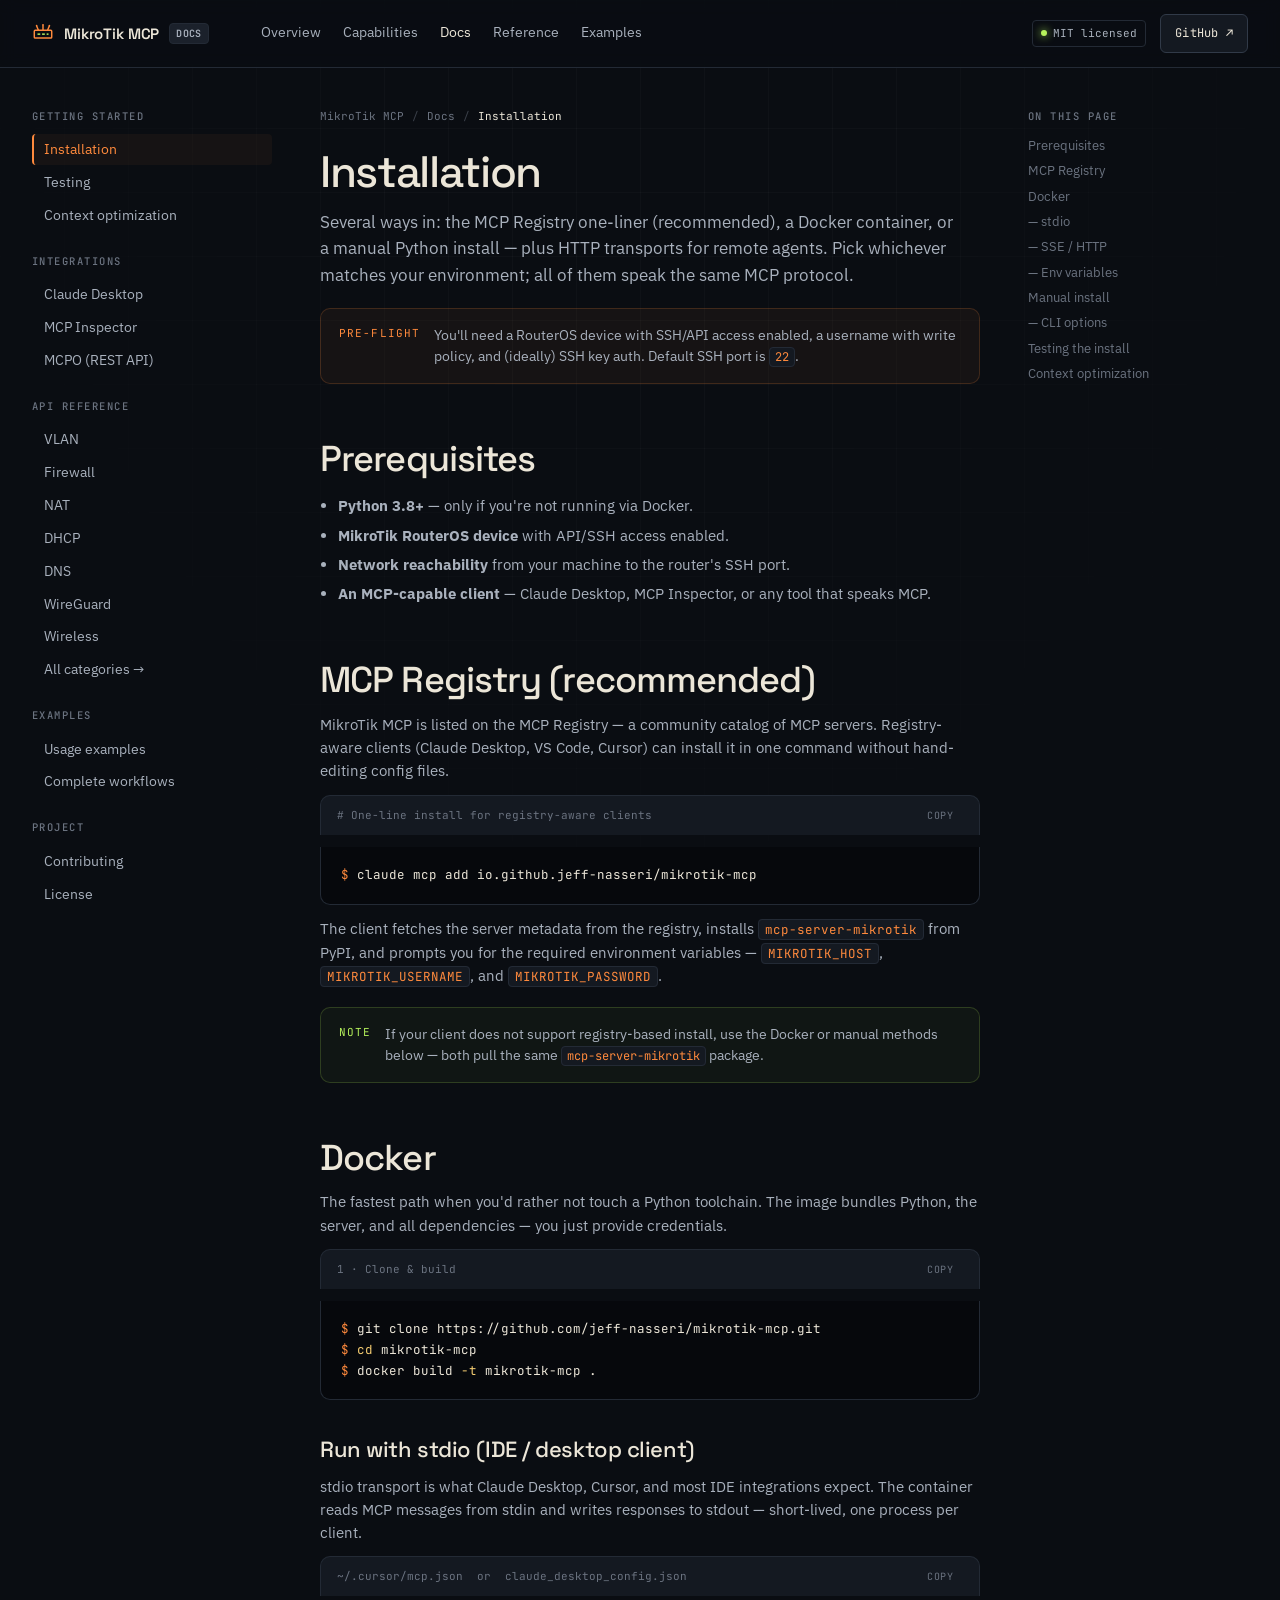
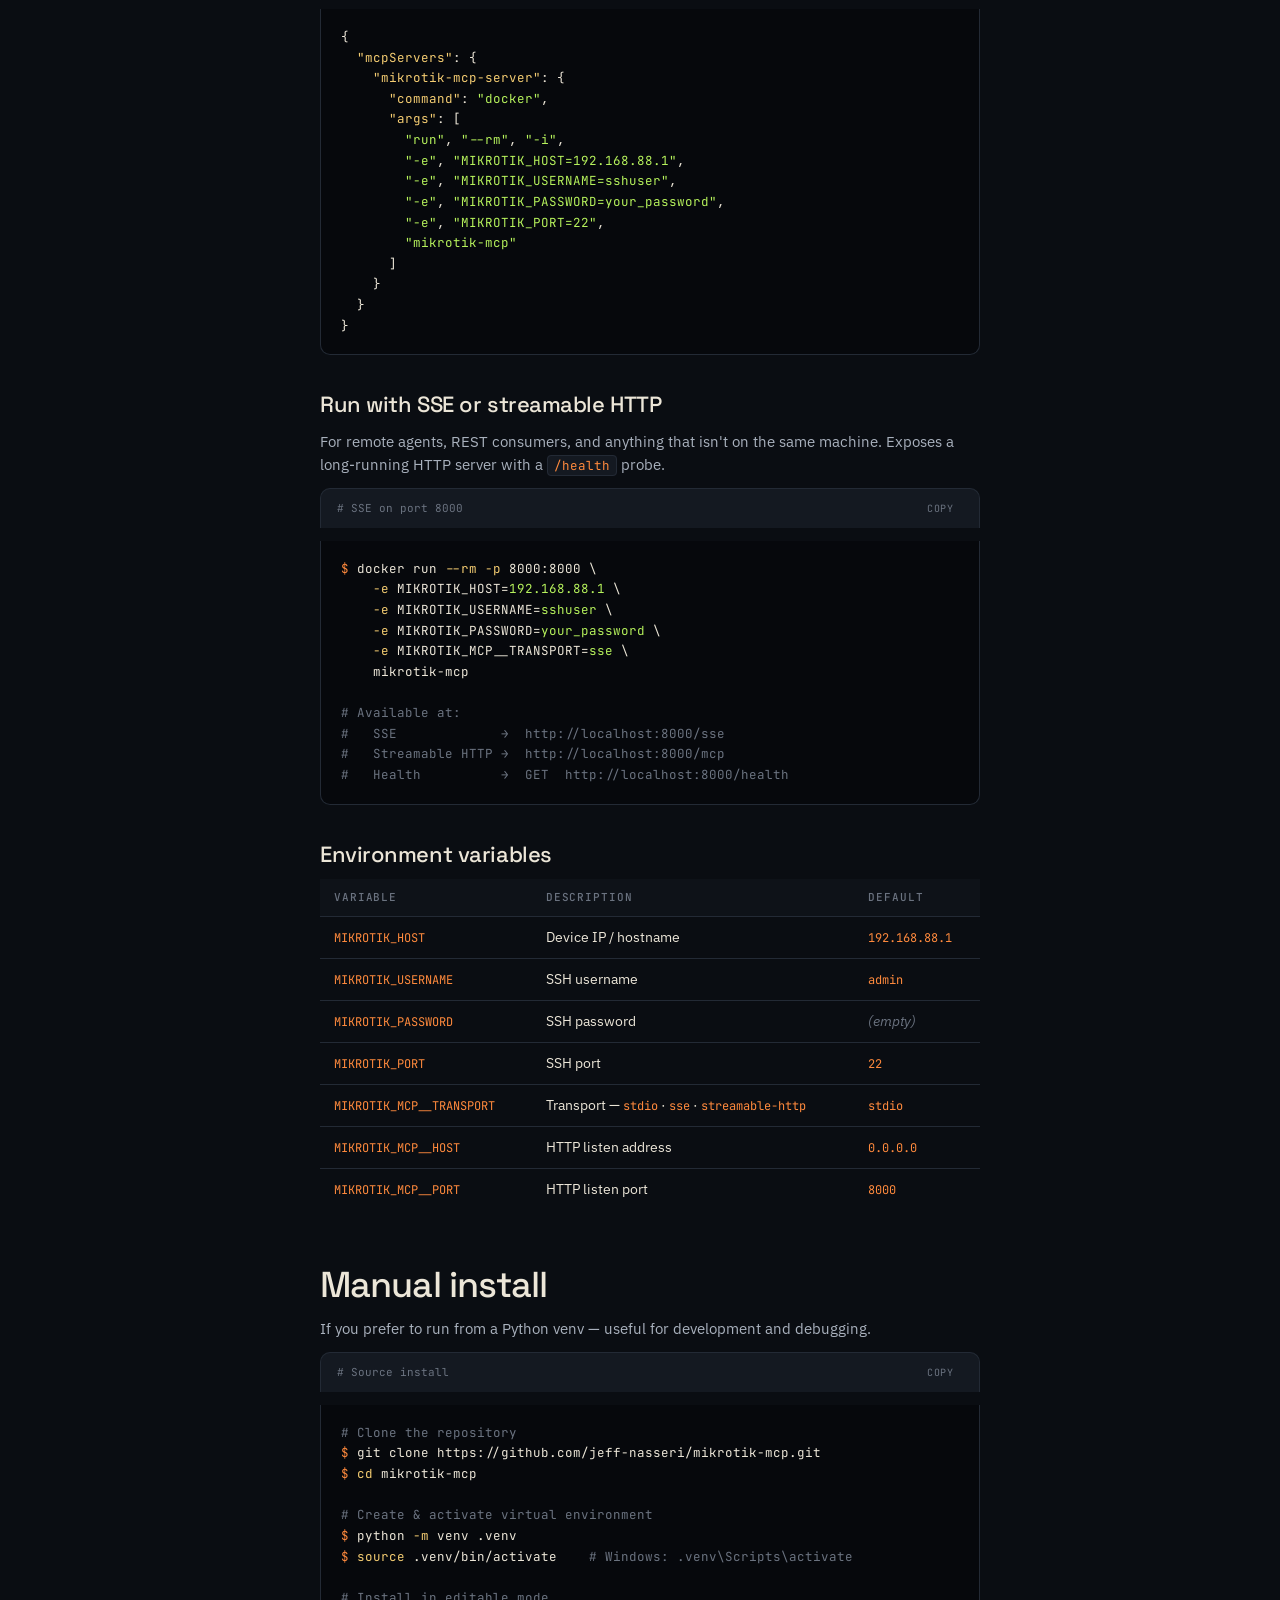
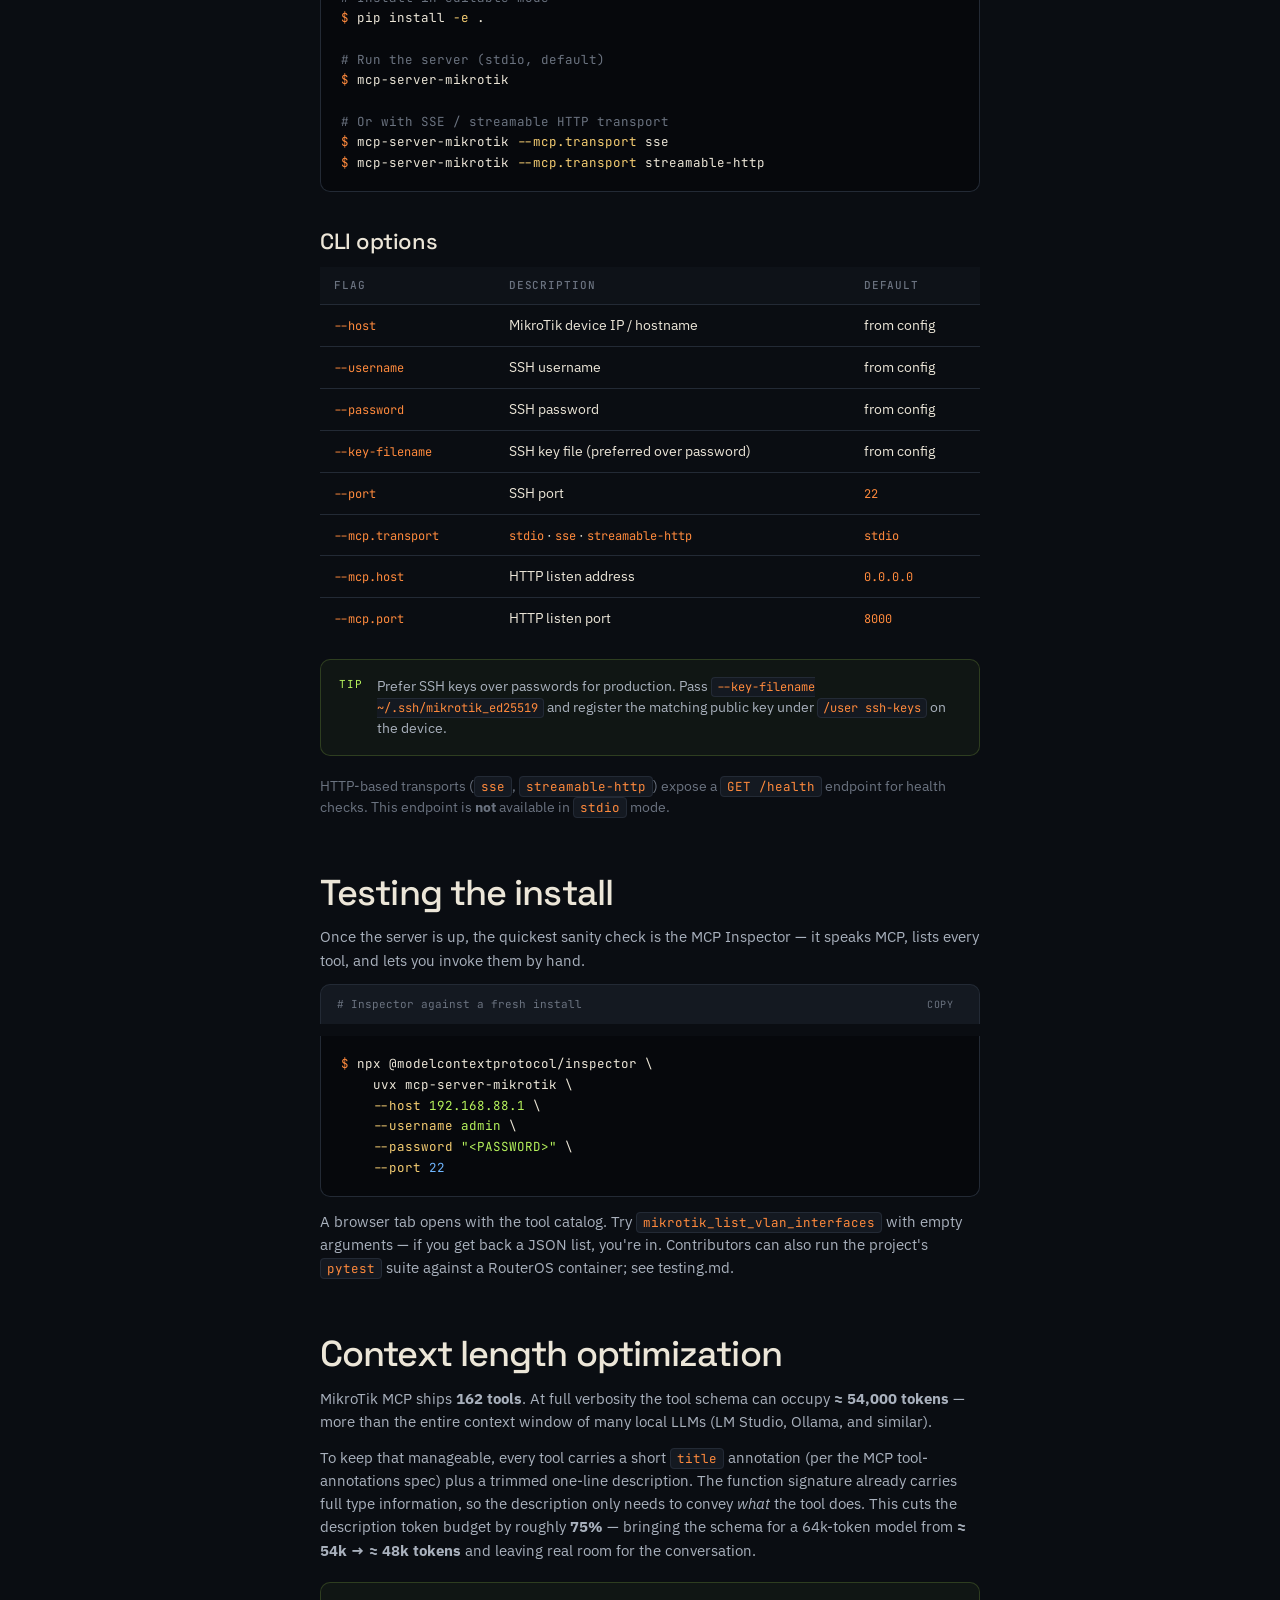
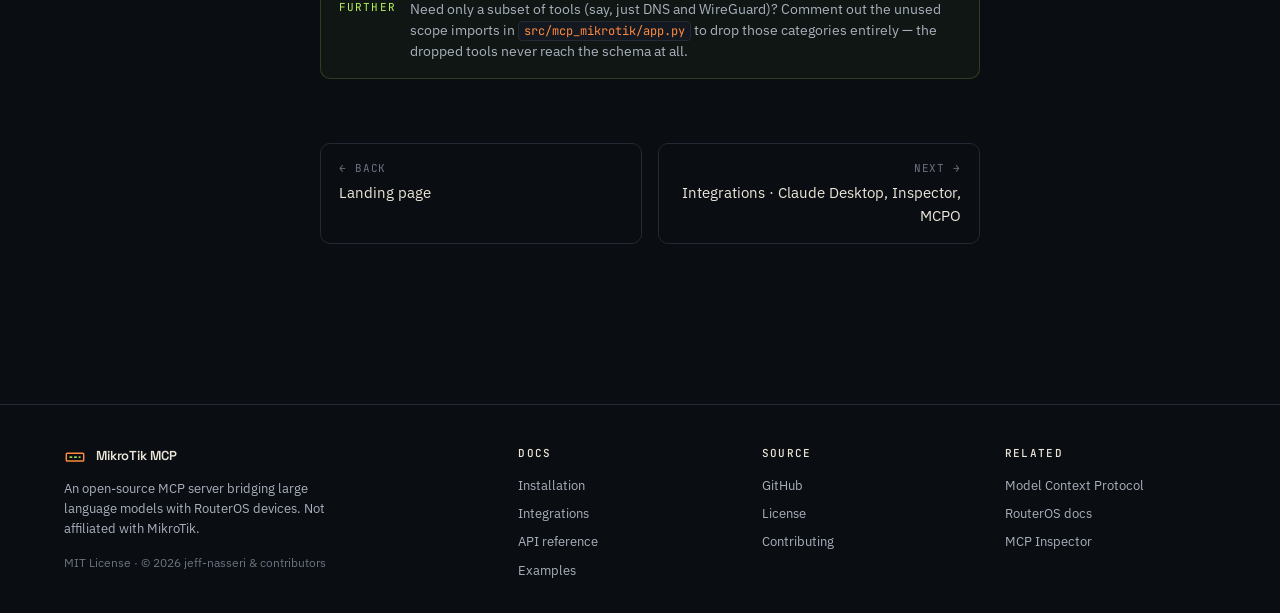
==== website-src/docs/index.html @ 06d845b5 "feat: add MikroTik MCP marketing and documentation website Static site (HTML/CSS/vanilla JS) for the" ====
<!doctype html>
<html lang="en">
<head>
<meta charset="utf-8" />
<meta name="viewport" content="width=device-width, initial-scale=1" />
<title>Installation — MikroTik MCP docs</title>
<meta name="description" content="Install the MikroTik MCP server via the MCP Registry, Docker, or a manual Python install. Configuration, environment variables, CLI options, and context optimization." />
<link rel="preconnect" href="https://fonts.googleapis.com" />
<link rel="preconnect" href="https://fonts.gstatic.com" crossorigin />
<link href="https://fonts.googleapis.com/css2?family=Space+Grotesk:wght@400;500;600&family=IBM+Plex+Sans:wght@300;400;500;600&family=JetBrains+Mono:wght@400;500;600&display=swap" rel="stylesheet" />
<link rel="stylesheet" href="../styles.css" />
</head>
<body>
<div class="grid-bg"></div>

<!-- NAV -->
<nav class="nav">
  <a href="../index.html" class="brand">
    <span class="brand-mark">
      <svg viewBox="0 0 24 24" width="22" height="22" fill="none" stroke="currentColor" stroke-width="1.6">
        <rect x="2.5" y="9" width="19" height="8.5" rx="1" stroke="var(--amber)"/>
        <line x1="6" y1="13.25" x2="9" y2="13.25" stroke="var(--lime)"/>
        <line x1="11" y1="13.25" x2="14" y2="13.25" stroke="var(--lime)"/>
        <line x1="16" y1="13.25" x2="18" y2="13.25" stroke="var(--lime)"/>
        <line x1="7" y1="9" x2="5" y2="4" stroke="var(--amber)"/>
        <line x1="12" y1="9" x2="12" y2="3" stroke="var(--amber)"/>
        <line x1="17" y1="9" x2="19" y2="4" stroke="var(--amber)"/>
        <circle cx="5" cy="4" r="0.9" fill="var(--amber)" stroke="none"/>
        <circle cx="12" cy="3" r="0.9" fill="var(--amber)" stroke="none"/>
        <circle cx="19" cy="4" r="0.9" fill="var(--amber)" stroke="none"/>
      </svg>
    </span>
    MikroTik MCP <span class="brand-tag">docs</span>
  </a>
  <div class="nav-links">
    <a href="../index.html#what">Overview</a>
    <a href="../index.html#capabilities">Capabilities</a>
    <a href="index.html" class="active">Docs</a>
    <a href="reference.html">Reference</a>
    <a href="examples.html">Examples</a>
  </div>
  <div class="nav-right">
    <span class="pill"><span class="dot"></span> MIT licensed</span>
    <a class="btn" href="https://github.com/jeff-nasseri/mikrotik-mcp" target="_blank" rel="noopener">GitHub ↗</a>
  </div>
</nav>

<!-- DOCS LAYOUT -->
<div class="docs">
  <!-- SIDEBAR -->
  <aside class="sidebar">
    <h6>Getting started</h6>
    <ul>
      <li><a href="index.html" class="active">Installation</a></li>
      <li><a href="index.html#testing">Testing</a></li>
      <li><a href="index.html#context">Context optimization</a></li>
    </ul>
    <h6>Integrations</h6>
    <ul>
      <li><a href="configure.html#claude">Claude Desktop</a></li>
      <li><a href="configure.html#inspector">MCP Inspector</a></li>
      <li><a href="configure.html#mcpo">MCPO (REST API)</a></li>
    </ul>
    <h6>API reference</h6>
    <ul>
      <li><a href="reference.html#vlan">VLAN</a></li>
      <li><a href="reference.html#firewall">Firewall</a></li>
      <li><a href="reference.html#nat">NAT</a></li>
      <li><a href="reference.html#dhcp">DHCP</a></li>
      <li><a href="reference.html#dns">DNS</a></li>
      <li><a href="reference.html#wireguard">WireGuard</a></li>
      <li><a href="reference.html#wireless">Wireless</a></li>
      <li><a href="reference.html">All categories →</a></li>
    </ul>
    <h6>Examples</h6>
    <ul>
      <li><a href="examples.html">Usage examples</a></li>
      <li><a href="examples.html#workflows">Complete workflows</a></li>
    </ul>
    <h6>Project</h6>
    <ul>
      <li><a href="https://github.com/jeff-nasseri/mikrotik-mcp/blob/master/docs/contributing.md" target="_blank" rel="noopener">Contributing</a></li>
      <li><a href="https://github.com/jeff-nasseri/mikrotik-mcp/blob/master/LICENSE" target="_blank" rel="noopener">License</a></li>
    </ul>
  </aside>

  <!-- MAIN -->
  <main class="doc-main">
    <div class="crumbs">
      <a href="../index.html">MikroTik MCP</a> <span>/</span>
      <a href="index.html">Docs</a> <span>/</span>
      <span style="color:var(--ink);opacity:1">Installation</span>
    </div>
    <h1 class="doc-title">Installation</h1>
    <p class="doc-lede">
      Several ways in: the MCP Registry one-liner (recommended), a Docker container,
      or a manual Python install — plus HTTP transports for remote agents.
      Pick whichever matches your environment; all of them speak the same MCP protocol.
    </p>

    <div class="callout">
      <span class="icon">PRE-FLIGHT</span>
      <div>
        You'll need a RouterOS device with SSH/API access enabled, a username with write policy,
        and (ideally) SSH key auth. Default SSH port is <code>22</code>.
      </div>
    </div>

    <h2 id="prereq">Prerequisites</h2>
    <ul>
      <li><strong>Python 3.8+</strong> — only if you're not running via Docker.</li>
      <li><strong>MikroTik RouterOS device</strong> with API/SSH access enabled.</li>
      <li><strong>Network reachability</strong> from your machine to the router's SSH port.</li>
      <li><strong>An MCP-capable client</strong> — Claude Desktop, MCP Inspector, or any tool that speaks MCP.</li>
    </ul>

    <!-- REGISTRY -->
    <h2 id="registry">MCP Registry (recommended)</h2>
    <p>MikroTik MCP is listed on the <a href="https://registry.modelcontextprotocol.io" target="_blank" rel="noopener">MCP Registry</a> —
      a community catalog of MCP servers. Registry-aware clients (Claude Desktop, VS Code, Cursor) can install it
      in one command without hand-editing config files.</p>

    <div class="code-header"><span># One-line install for registry-aware clients</span><button class="copy-btn">Copy</button></div>
    <pre class="code"><span class="p">$</span> claude mcp add io.github.jeff-nasseri/mikrotik-mcp</pre>

    <p>The client fetches the server metadata from the registry, installs
      <code>mcp-server-mikrotik</code> from PyPI, and prompts you for the required environment variables —
      <code>MIKROTIK_HOST</code>, <code>MIKROTIK_USERNAME</code>, and <code>MIKROTIK_PASSWORD</code>.</p>

    <div class="callout tip">
      <span class="icon">NOTE</span>
      <div>
        If your client does not support registry-based install, use the Docker or manual methods below —
        both pull the same <code>mcp-server-mikrotik</code> package.
      </div>
    </div>

    <!-- DOCKER -->
    <h2 id="docker">Docker</h2>
    <p>The fastest path when you'd rather not touch a Python toolchain. The image bundles Python, the server,
      and all dependencies — you just provide credentials.</p>

    <div class="code-header"><span>1 · Clone &amp; build</span><button class="copy-btn">Copy</button></div>
    <pre class="code"><span class="p">$</span> git clone https://github.com/jeff-nasseri/mikrotik-mcp.git
<span class="p">$</span> <span class="k">cd</span> mikrotik-mcp
<span class="p">$</span> docker build <span class="k">-t</span> mikrotik-mcp .</pre>

    <h3 id="stdio-docker">Run with stdio (IDE / desktop client)</h3>
    <p>stdio transport is what Claude Desktop, Cursor, and most IDE integrations expect. The container reads
      MCP messages from stdin and writes responses to stdout — short-lived, one process per client.</p>

    <div class="code-header"><span>~/.cursor/mcp.json &nbsp;or&nbsp; claude_desktop_config.json</span><button class="copy-btn">Copy</button></div>
    <pre class="code">{
  <span class="k">"mcpServers"</span>: {
    <span class="k">"mikrotik-mcp-server"</span>: {
      <span class="k">"command"</span>: <span class="s">"docker"</span>,
      <span class="k">"args"</span>: [
        <span class="s">"run"</span>, <span class="s">"--rm"</span>, <span class="s">"-i"</span>,
        <span class="s">"-e"</span>, <span class="s">"MIKROTIK_HOST=192.168.88.1"</span>,
        <span class="s">"-e"</span>, <span class="s">"MIKROTIK_USERNAME=sshuser"</span>,
        <span class="s">"-e"</span>, <span class="s">"MIKROTIK_PASSWORD=your_password"</span>,
        <span class="s">"-e"</span>, <span class="s">"MIKROTIK_PORT=22"</span>,
        <span class="s">"mikrotik-mcp"</span>
      ]
    }
  }
}</pre>

    <h3 id="sse-docker">Run with SSE or streamable HTTP</h3>
    <p>For remote agents, REST consumers, and anything that isn't on the same machine.
      Exposes a long-running HTTP server with a <code>/health</code> probe.</p>

    <div class="code-header"><span># SSE on port 8000</span><button class="copy-btn">Copy</button></div>
    <pre class="code"><span class="p">$</span> docker run <span class="k">--rm -p</span> 8000:8000 \
    <span class="k">-e</span> MIKROTIK_HOST=<span class="s">192.168.88.1</span> \
    <span class="k">-e</span> MIKROTIK_USERNAME=<span class="s">sshuser</span> \
    <span class="k">-e</span> MIKROTIK_PASSWORD=<span class="s">your_password</span> \
    <span class="k">-e</span> MIKROTIK_MCP__TRANSPORT=<span class="s">sse</span> \
    mikrotik-mcp

<span class="c"># Available at:</span>
<span class="c">#   SSE             →  http://localhost:8000/sse</span>
<span class="c">#   Streamable HTTP →  http://localhost:8000/mcp</span>
<span class="c">#   Health          →  GET  http://localhost:8000/health</span></pre>

    <h3 id="env">Environment variables</h3>
    <table class="table">
      <thead>
        <tr><th>Variable</th><th>Description</th><th>Default</th></tr>
      </thead>
      <tbody>
        <tr><td><code class="mono">MIKROTIK_HOST</code></td><td>Device IP / hostname</td><td><code class="mono">192.168.88.1</code></td></tr>
        <tr><td><code class="mono">MIKROTIK_USERNAME</code></td><td>SSH username</td><td><code class="mono">admin</code></td></tr>
        <tr><td><code class="mono">MIKROTIK_PASSWORD</code></td><td>SSH password</td><td><em style="color:var(--ink-mute)">(empty)</em></td></tr>
        <tr><td><code class="mono">MIKROTIK_PORT</code></td><td>SSH port</td><td><code class="mono">22</code></td></tr>
        <tr><td><code class="mono">MIKROTIK_MCP__TRANSPORT</code></td><td>Transport — <code>stdio</code> · <code>sse</code> · <code>streamable-http</code></td><td><code class="mono">stdio</code></td></tr>
        <tr><td><code class="mono">MIKROTIK_MCP__HOST</code></td><td>HTTP listen address</td><td><code class="mono">0.0.0.0</code></td></tr>
        <tr><td><code class="mono">MIKROTIK_MCP__PORT</code></td><td>HTTP listen port</td><td><code class="mono">8000</code></td></tr>
      </tbody>
    </table>

    <!-- MANUAL -->
    <h2 id="manual">Manual install</h2>
    <p>If you prefer to run from a Python venv — useful for development and debugging.</p>

    <div class="code-header"><span># Source install</span><button class="copy-btn">Copy</button></div>
    <pre class="code"><span class="c"># Clone the repository</span>
<span class="p">$</span> git clone https://github.com/jeff-nasseri/mikrotik-mcp.git
<span class="p">$</span> <span class="k">cd</span> mikrotik-mcp

<span class="c"># Create &amp; activate virtual environment</span>
<span class="p">$</span> python <span class="k">-m</span> venv .venv
<span class="p">$</span> <span class="k">source</span> .venv/bin/activate    <span class="c"># Windows: .venv\Scripts\activate</span>

<span class="c"># Install in editable mode</span>
<span class="p">$</span> pip install <span class="k">-e</span> .

<span class="c"># Run the server (stdio, default)</span>
<span class="p">$</span> mcp-server-mikrotik

<span class="c"># Or with SSE / streamable HTTP transport</span>
<span class="p">$</span> mcp-server-mikrotik <span class="k">--mcp.transport</span> sse
<span class="p">$</span> mcp-server-mikrotik <span class="k">--mcp.transport</span> streamable-http</pre>

    <h3 id="cli">CLI options</h3>
    <table class="table">
      <thead>
        <tr><th>Flag</th><th>Description</th><th>Default</th></tr>
      </thead>
      <tbody>
        <tr><td><code class="mono">--host</code></td><td>MikroTik device IP / hostname</td><td>from config</td></tr>
        <tr><td><code class="mono">--username</code></td><td>SSH username</td><td>from config</td></tr>
        <tr><td><code class="mono">--password</code></td><td>SSH password</td><td>from config</td></tr>
        <tr><td><code class="mono">--key-filename</code></td><td>SSH key file (preferred over password)</td><td>from config</td></tr>
        <tr><td><code class="mono">--port</code></td><td>SSH port</td><td><code class="mono">22</code></td></tr>
        <tr><td><code class="mono">--mcp.transport</code></td><td><code>stdio</code> · <code>sse</code> · <code>streamable-http</code></td><td><code class="mono">stdio</code></td></tr>
        <tr><td><code class="mono">--mcp.host</code></td><td>HTTP listen address</td><td><code class="mono">0.0.0.0</code></td></tr>
        <tr><td><code class="mono">--mcp.port</code></td><td>HTTP listen port</td><td><code class="mono">8000</code></td></tr>
      </tbody>
    </table>

    <div class="callout tip">
      <span class="icon">TIP</span>
      <div>
        Prefer SSH keys over passwords for production. Pass <code>--key-filename ~/.ssh/mikrotik_ed25519</code>
        and register the matching public key under <code>/user ssh-keys</code> on the device.
      </div>
    </div>

    <p style="font-size:13.5px;color:var(--ink-mute)">HTTP-based transports (<code>sse</code>, <code>streamable-http</code>)
      expose a <code>GET /health</code> endpoint for health checks. This endpoint is <strong>not</strong> available in
      <code>stdio</code> mode.</p>

    <!-- TESTING -->
    <h2 id="testing">Testing the install</h2>
    <p>Once the server is up, the quickest sanity check is the MCP Inspector — it speaks MCP, lists every tool,
      and lets you invoke them by hand.</p>

    <div class="code-header"><span># Inspector against a fresh install</span><button class="copy-btn">Copy</button></div>
    <pre class="code"><span class="p">$</span> npx @modelcontextprotocol/inspector \
    uvx mcp-server-mikrotik \
    <span class="k">--host</span> <span class="s">192.168.88.1</span> \
    <span class="k">--username</span> <span class="s">admin</span> \
    <span class="k">--password</span> <span class="s">"&lt;PASSWORD&gt;"</span> \
    <span class="k">--port</span> <span class="n">22</span></pre>

    <p>A browser tab opens with the tool catalog. Try <code>mikrotik_list_vlan_interfaces</code> with empty
      arguments — if you get back a JSON list, you're in. Contributors can also run the project's
      <code>pytest</code> suite against a RouterOS container; see
      <a href="https://github.com/jeff-nasseri/mikrotik-mcp/blob/master/docs/getting-started/testing.md" target="_blank" rel="noopener">testing.md</a>.</p>

    <!-- CONTEXT -->
    <h2 id="context">Context length optimization</h2>
    <p>MikroTik MCP ships <strong>162 tools</strong>. At full verbosity the tool schema can occupy
      <strong>≈ 54,000 tokens</strong> — more than the entire context window of many local LLMs
      (LM Studio, Ollama, and similar).</p>

    <p>To keep that manageable, every tool carries a short <code>title</code> annotation
      (per the MCP tool-annotations spec) plus a trimmed one-line description. The function signature
      already carries full type information, so the description only needs to convey <em>what</em> the
      tool does. This cuts the description token budget by roughly <strong>75%</strong> — bringing the
      schema for a 64k-token model from <strong>≈ 54k → ≈ 48k tokens</strong> and leaving real room for
      the conversation.</p>

    <div class="callout tip">
      <span class="icon">FURTHER</span>
      <div>
        Need only a subset of tools (say, just DNS and WireGuard)? Comment out the unused scope imports in
        <code>src/mcp_mikrotik/app.py</code> to drop those categories entirely — the dropped tools never
        reach the schema at all.
      </div>
    </div>

    <!-- NEXT -->
    <div class="pager">
      <a href="../index.html">
        <span class="label">← back</span>
        <span class="target">Landing page</span>
      </a>
      <a href="configure.html" class="next">
        <span class="label">next →</span>
        <span class="target">Integrations · Claude Desktop, Inspector, MCPO</span>
      </a>
    </div>
  </main>

  <!-- TOC -->
  <aside class="toc">
    <h6>On this page</h6>
    <ul>
      <li><a href="#prereq">Prerequisites</a></li>
      <li><a href="#registry">MCP Registry</a></li>
      <li><a href="#docker">Docker</a></li>
      <li><a href="#stdio-docker">— stdio</a></li>
      <li><a href="#sse-docker">— SSE / HTTP</a></li>
      <li><a href="#env">— Env variables</a></li>
      <li><a href="#manual">Manual install</a></li>
      <li><a href="#cli">— CLI options</a></li>
      <li><a href="#testing">Testing the install</a></li>
      <li><a href="#context">Context optimization</a></li>
    </ul>
  </aside>
</div>

<!-- FOOTER -->
<footer class="footer">
  <div class="wrap">
    <div>
      <div class="brand" style="margin-bottom: 12px;">
        <span class="brand-mark">
          <svg viewBox="0 0 24 24" width="22" height="22" fill="none" stroke="currentColor" stroke-width="1.6">
            <rect x="2.5" y="9" width="19" height="8.5" rx="1" stroke="var(--amber)"/>
            <line x1="6" y1="13.25" x2="9" y2="13.25" stroke="var(--lime)"/>
            <line x1="11" y1="13.25" x2="14" y2="13.25" stroke="var(--lime)"/>
            <line x1="16" y1="13.25" x2="18" y2="13.25" stroke="var(--lime)"/>
          </svg>
        </span>
        MikroTik MCP
      </div>
      <p style="font-size:13px;max-width:280px;">An open-source MCP server bridging large language models with RouterOS devices. Not affiliated with MikroTik.</p>
      <p style="margin-top: 14px; font-size: 12px; color: var(--ink-mute);">MIT License · © 2026 jeff-nasseri &amp; contributors</p>
    </div>
    <div>
      <h5>Docs</h5>
      <ul>
        <li><a href="index.html">Installation</a></li>
        <li><a href="configure.html">Integrations</a></li>
        <li><a href="reference.html">API reference</a></li>
        <li><a href="examples.html">Examples</a></li>
      </ul>
    </div>
    <div>
      <h5>Source</h5>
      <ul>
        <li><a href="https://github.com/jeff-nasseri/mikrotik-mcp" target="_blank" rel="noopener">GitHub</a></li>
        <li><a href="https://github.com/jeff-nasseri/mikrotik-mcp/blob/master/LICENSE" target="_blank" rel="noopener">License</a></li>
        <li><a href="https://github.com/jeff-nasseri/mikrotik-mcp/blob/master/docs/contributing.md" target="_blank" rel="noopener">Contributing</a></li>
      </ul>
    </div>
    <div>
      <h5>Related</h5>
      <ul>
        <li><a href="https://modelcontextprotocol.io" target="_blank" rel="noopener">Model Context Protocol</a></li>
        <li><a href="https://help.mikrotik.com/docs" target="_blank" rel="noopener">RouterOS docs</a></li>
        <li><a href="https://github.com/modelcontextprotocol/inspector" target="_blank" rel="noopener">MCP Inspector</a></li>
      </ul>
    </div>
  </div>
</footer>

<script>
  document.querySelectorAll('.copy-btn').forEach(btn => {
    btn.addEventListener('click', () => {
      const code = btn.closest('.code-header').nextElementSibling.innerText;
      navigator.clipboard.writeText(code).then(() => {
        const orig = btn.textContent;
        btn.textContent = 'Copied';
        setTimeout(() => btn.textContent = orig, 1200);
      });
    });
  });
</script>
</body>
</html>
---- website-src/styles.css ----
/* ---------- MikroTik MCP design system ---------- */
:root {
  --bg: #0a0d12;
  --bg-1: #0e1218;
  --bg-2: #141921;
  --bg-3: #1b212b;
  --line: #232a35;
  --line-strong: #313a48;
  --ink: #ece6d8;
  --ink-dim: #a9b1bd;
  --ink-mute: #6b7380;
  --amber: #ff8a3d;
  --amber-deep: #d96a22;
  --lime: #b6f25c;
  --azure: #6fb6ff;
  --rose: #ff5d6c;
  --shadow-1: 0 1px 0 rgba(255,255,255,0.04) inset, 0 0 0 1px var(--line);
  --rad: 6px;
  --rad-lg: 10px;
  --mono: "JetBrains Mono", ui-monospace, Menlo, monospace;
  --sans: "IBM Plex Sans", -apple-system, system-ui, sans-serif;
  --display: "Space Grotesk", "IBM Plex Sans", sans-serif;
}

* { box-sizing: border-box; }
html, body { margin: 0; padding: 0; background: var(--bg); color: var(--ink); }
html { scroll-behavior: smooth; }
body {
  font-family: var(--sans);
  font-size: 15px;
  line-height: 1.55;
  -webkit-font-smoothing: antialiased;
  text-rendering: optimizeLegibility;
}
::selection { background: var(--amber); color: #1a0e05; }

a { color: inherit; text-decoration: none; }
a:hover { color: var(--amber); }

/* Grid backdrop */
.grid-bg {
  position: fixed; inset: 0; pointer-events: none; z-index: 0;
  background-image:
    linear-gradient(to right, rgba(255,255,255,0.025) 1px, transparent 1px),
    linear-gradient(to bottom, rgba(255,255,255,0.025) 1px, transparent 1px);
  background-size: 64px 64px;
  mask-image: radial-gradient(ellipse at top, black 30%, transparent 80%);
}

/* ---------- Top nav ---------- */
.nav {
  position: sticky; top: 0; z-index: 50;
  display: flex; align-items: center; gap: 24px;
  padding: 14px 32px;
  background: rgba(10,13,18,0.78);
  backdrop-filter: blur(8px);
  border-bottom: 1px solid var(--line);
}
.brand {
  display: flex; align-items: center; gap: 10px;
  font-family: var(--display); font-weight: 600; letter-spacing: -0.01em;
  color: var(--ink);
}
.brand-mark {
  width: 22px; height: 22px; flex-shrink: 0;
  display: grid; place-items: center;
}
.brand-tag {
  font-family: var(--mono); font-size: 10px; padding: 2px 6px;
  background: var(--bg-3); border: 1px solid var(--line); border-radius: 4px;
  color: var(--ink-dim); letter-spacing: 0.04em; text-transform: uppercase;
}
.nav-links { display: flex; gap: 22px; margin-left: 28px; font-size: 14px; color: var(--ink-dim); }
.nav-links a:hover { color: var(--amber); }
.nav-links a.active { color: var(--ink); }
.nav-right { margin-left: auto; display: flex; align-items: center; gap: 14px; font-size: 13px; color: var(--ink-dim); }
.nav-right .pill {
  font-family: var(--mono); font-size: 11px; padding: 4px 8px;
  border: 1px solid var(--line); border-radius: 4px;
  display: inline-flex; align-items: center; gap: 6px;
}
.dot { width: 6px; height: 6px; border-radius: 50%; background: var(--lime); box-shadow: 0 0 8px var(--lime); }

.btn {
  display: inline-flex; align-items: center; gap: 8px;
  padding: 9px 14px; border-radius: var(--rad);
  font-family: var(--mono); font-size: 12px; letter-spacing: 0.02em;
  border: 1px solid var(--line-strong);
  background: var(--bg-2); color: var(--ink);
  cursor: pointer; transition: all 0.15s ease;
}
.btn:hover { border-color: var(--amber); color: var(--amber); }
.btn-primary {
  background: var(--amber); color: #18100a; border-color: var(--amber);
}
.btn-primary:hover { background: #ffa066; border-color: #ffa066; color: #18100a; }

/* ---------- Containers ---------- */
.wrap { max-width: 1280px; margin: 0 auto; padding: 0 32px; position: relative; z-index: 1; }
.narrow { max-width: 920px; margin: 0 auto; }

/* ---------- Typography ---------- */
h1, h2, h3, h4 { font-family: var(--display); font-weight: 500; letter-spacing: -0.02em; margin: 0; color: var(--ink); }
h1 { font-size: 64px; line-height: 1.02; letter-spacing: -0.035em; }
h2 { font-size: 36px; line-height: 1.1; letter-spacing: -0.025em; }
h3 { font-size: 22px; line-height: 1.2; }
h4 { font-size: 16px; line-height: 1.3; }
p { color: var(--ink-dim); margin: 0; }
.eyebrow {
  font-family: var(--mono); font-size: 11px; letter-spacing: 0.18em; text-transform: uppercase;
  color: var(--amber);
}
.divider-line {
  height: 1px; background: linear-gradient(to right, transparent, var(--line-strong) 20%, var(--line-strong) 80%, transparent);
}
.tick { color: var(--lime); font-family: var(--mono); }

/* ---------- Code blocks ---------- */
.code {
  font-family: var(--mono); font-size: 12.5px; line-height: 1.65;
  background: #06080c; border: 1px solid var(--line);
  border-radius: var(--rad-lg); padding: 18px 20px;
  color: var(--ink); white-space: pre; overflow-x: auto;
  position: relative;
}
.code-header {
  display: flex; align-items: center; justify-content: space-between;
  font-family: var(--mono); font-size: 11px; color: var(--ink-mute);
  padding: 10px 16px; border: 1px solid var(--line); border-bottom: 0;
  border-radius: var(--rad-lg) var(--rad-lg) 0 0;
  background: var(--bg-2);
}
.code-header + .code { border-radius: 0 0 var(--rad-lg) var(--rad-lg); border-top: 0; }
.code .c { color: var(--ink-mute); }              /* comment */
.code .k { color: #f5cd72; }                       /* keyword */
.code .s { color: var(--lime); }                   /* string */
.code .n { color: var(--azure); }                  /* number */
.code .p { color: var(--amber); }                  /* punctuation/prompt */
.code .v { color: #e2a3ff; }                       /* variable */
.code .f { color: #ffd47a; }                       /* function */
.copy-btn {
  font-family: var(--mono); font-size: 10px; letter-spacing: 0.08em; text-transform: uppercase;
  background: transparent; color: var(--ink-mute); border: 1px solid transparent;
  padding: 2px 8px; border-radius: 3px; cursor: pointer;
}
.copy-btn:hover { color: var(--amber); border-color: var(--line-strong); }
.kbd {
  font-family: var(--mono); font-size: 11px;
  background: var(--bg-3); border: 1px solid var(--line-strong);
  border-bottom-width: 2px;
  padding: 2px 6px; border-radius: 4px; color: var(--ink);
}

/* ---------- Cards ---------- */
.card {
  background: var(--bg-1);
  border: 1px solid var(--line);
  border-radius: var(--rad-lg);
  padding: 22px;
}

/* ---------- Tables ---------- */
table.table {
  width: 100%; border-collapse: collapse; font-size: 13.5px;
  margin: 12px 0;
}
table.table th, table.table td {
  text-align: left; padding: 10px 14px;
  border-bottom: 1px solid var(--line);
}
table.table th {
  font-family: var(--mono); font-size: 11px; letter-spacing: 0.08em;
  text-transform: uppercase; color: var(--ink-mute); font-weight: 500;
  background: var(--bg-1);
}
table.table tr:last-child td { border-bottom: 0; }
table.table td code, table.table td .mono {
  font-family: var(--mono); font-size: 12px; color: var(--amber);
}

/* ---------- Tags / chips ---------- */
.tag {
  display: inline-flex; align-items: center; gap: 6px;
  font-family: var(--mono); font-size: 11px;
  padding: 3px 8px; border-radius: 4px;
  background: var(--bg-3); border: 1px solid var(--line);
  color: var(--ink-dim);
}
.tag.required { color: var(--rose); border-color: rgba(255,93,108,0.3); }
.tag.optional { color: var(--ink-mute); }
.tag.method { color: var(--lime); border-color: rgba(182,242,92,0.25); }

/* ---------- Footer ---------- */
.footer {
  border-top: 1px solid var(--line);
  padding: 40px 32px 32px;
  margin-top: 80px;
  font-size: 13px; color: var(--ink-mute);
}
.footer .wrap { display: grid; grid-template-columns: 2fr 1fr 1fr 1fr; gap: 32px; }
.footer h5 {
  font-family: var(--mono); font-size: 11px; letter-spacing: 0.12em;
  text-transform: uppercase; color: var(--ink); font-weight: 500;
  margin: 0 0 14px;
}
.footer ul { list-style: none; padding: 0; margin: 0; display: grid; gap: 8px; }
.footer a { color: var(--ink-dim); }
.footer a:hover { color: var(--amber); }

/* ---------- Docs layout ---------- */
.docs {
  display: grid;
  grid-template-columns: 240px minmax(0, 1fr) 220px;
  gap: 48px;
  padding: 40px 32px 80px;
  max-width: 1320px;
  margin: 0 auto;
  position: relative; z-index: 1;
}
.sidebar {
  position: sticky; top: 80px; align-self: start;
  max-height: calc(100vh - 100px);
  overflow-y: auto;
  font-size: 13.5px;
}
.sidebar h6 {
  font-family: var(--mono); font-size: 10.5px; letter-spacing: 0.14em;
  text-transform: uppercase; color: var(--ink-mute); font-weight: 500;
  margin: 22px 0 10px;
}
.sidebar h6:first-child { margin-top: 0; }
.sidebar ul { list-style: none; padding: 0; margin: 0; display: grid; gap: 2px; }
.sidebar a {
  display: block; padding: 5px 10px; border-radius: 4px;
  color: var(--ink-dim); border-left: 2px solid transparent;
}
.sidebar a:hover { color: var(--ink); background: var(--bg-1); }
.sidebar a.active { color: var(--amber); border-left-color: var(--amber); background: rgba(255,138,61,0.05); }
.toc {
  position: sticky; top: 80px; align-self: start;
  font-size: 12.5px;
}
.toc h6 {
  font-family: var(--mono); font-size: 10.5px; letter-spacing: 0.14em;
  text-transform: uppercase; color: var(--ink-mute); font-weight: 500;
  margin: 0 0 12px;
}
.toc ul { list-style: none; padding: 0; margin: 0; display: grid; gap: 6px; }
.toc a { color: var(--ink-mute); }
.toc a:hover { color: var(--amber); }
.toc a.active { color: var(--amber); }

.doc-main { min-width: 0; }
.doc-main h2 { margin-top: 56px; }
.doc-main h2:first-child { margin-top: 0; }
.doc-main h3 { margin-top: 36px; margin-bottom: 8px; }
.doc-main p { margin: 12px 0; }
.doc-main p code, .doc-main li code {
  font-family: var(--mono); font-size: 12.5px;
  background: var(--bg-2); border: 1px solid var(--line);
  padding: 1px 6px; border-radius: 4px; color: var(--amber);
}
.doc-main ul { padding-left: 18px; color: var(--ink-dim); }
.doc-main ul li { margin: 6px 0; }
.crumbs {
  display: flex; gap: 8px; align-items: center;
  font-family: var(--mono); font-size: 11px; color: var(--ink-mute);
  margin-bottom: 24px;
}
.crumbs span { opacity: 0.5; }
.crumbs a:hover { color: var(--amber); }
.doc-title {
  font-size: 44px; line-height: 1.05; letter-spacing: -0.03em;
  margin-bottom: 14px;
}
.doc-lede {
  font-size: 17px; line-height: 1.55; color: var(--ink-dim);
  max-width: 640px; margin-bottom: 32px;
}

/* Note callout */
.callout {
  display: grid; grid-template-columns: auto 1fr; gap: 14px;
  padding: 16px 18px; border-radius: var(--rad-lg);
  background: rgba(255,138,61,0.05);
  border: 1px solid rgba(255,138,61,0.18);
  margin: 20px 0;
  font-size: 13.5px; color: var(--ink-dim);
}
.callout .icon {
  font-family: var(--mono); font-size: 11px; color: var(--amber);
  letter-spacing: 0.1em;
}
.callout.tip { background: rgba(182,242,92,0.04); border-color: rgba(182,242,92,0.18); }
.callout.tip .icon { color: var(--lime); }
.callout code {
  font-family: var(--mono); font-size: 12px;
  background: var(--bg-2); border: 1px solid var(--line);
  padding: 1px 5px; border-radius: 4px; color: var(--amber);
}

/* pages */
.pager {
  display: grid; grid-template-columns: 1fr 1fr; gap: 16px;
  margin-top: 64px;
}
.pager a {
  border: 1px solid var(--line); border-radius: var(--rad-lg);
  padding: 16px 18px;
  display: flex; flex-direction: column; gap: 4px;
}
.pager a:hover { border-color: var(--amber); }
.pager .label { font-family: var(--mono); font-size: 11px; color: var(--ink-mute); letter-spacing: 0.08em; text-transform: uppercase; }
.pager .target { font-family: var(--sans); font-size: 15px; color: var(--ink); }
.pager .next { text-align: right; }

/* ---------- Production touches ---------- */
/* Offset anchored headings so the sticky nav doesn't cover them */
[id] { scroll-margin-top: 84px; }

/* Responsive docs + nav */
@media (max-width: 1100px) {
  .docs { grid-template-columns: 200px minmax(0, 1fr); }
  .toc { display: none; }
}
@media (max-width: 820px) {
  .docs { grid-template-columns: 1fr; gap: 24px; }
  .sidebar { position: static; max-height: none; border-bottom: 1px solid var(--line); padding-bottom: 16px; }
  .nav { gap: 14px; flex-wrap: wrap; padding: 12px 20px; }
  .nav-links { margin-left: 0; gap: 16px; order: 3; width: 100%; }
  .nav-right { gap: 10px; }
  .nav-right .pill { display: none; }
  .wrap { padding: 0 20px; }
  .footer .wrap { grid-template-columns: 1fr 1fr; }
}
@media (max-width: 540px) {
  .footer .wrap { grid-template-columns: 1fr; }
  .pager { grid-template-columns: 1fr; }
}
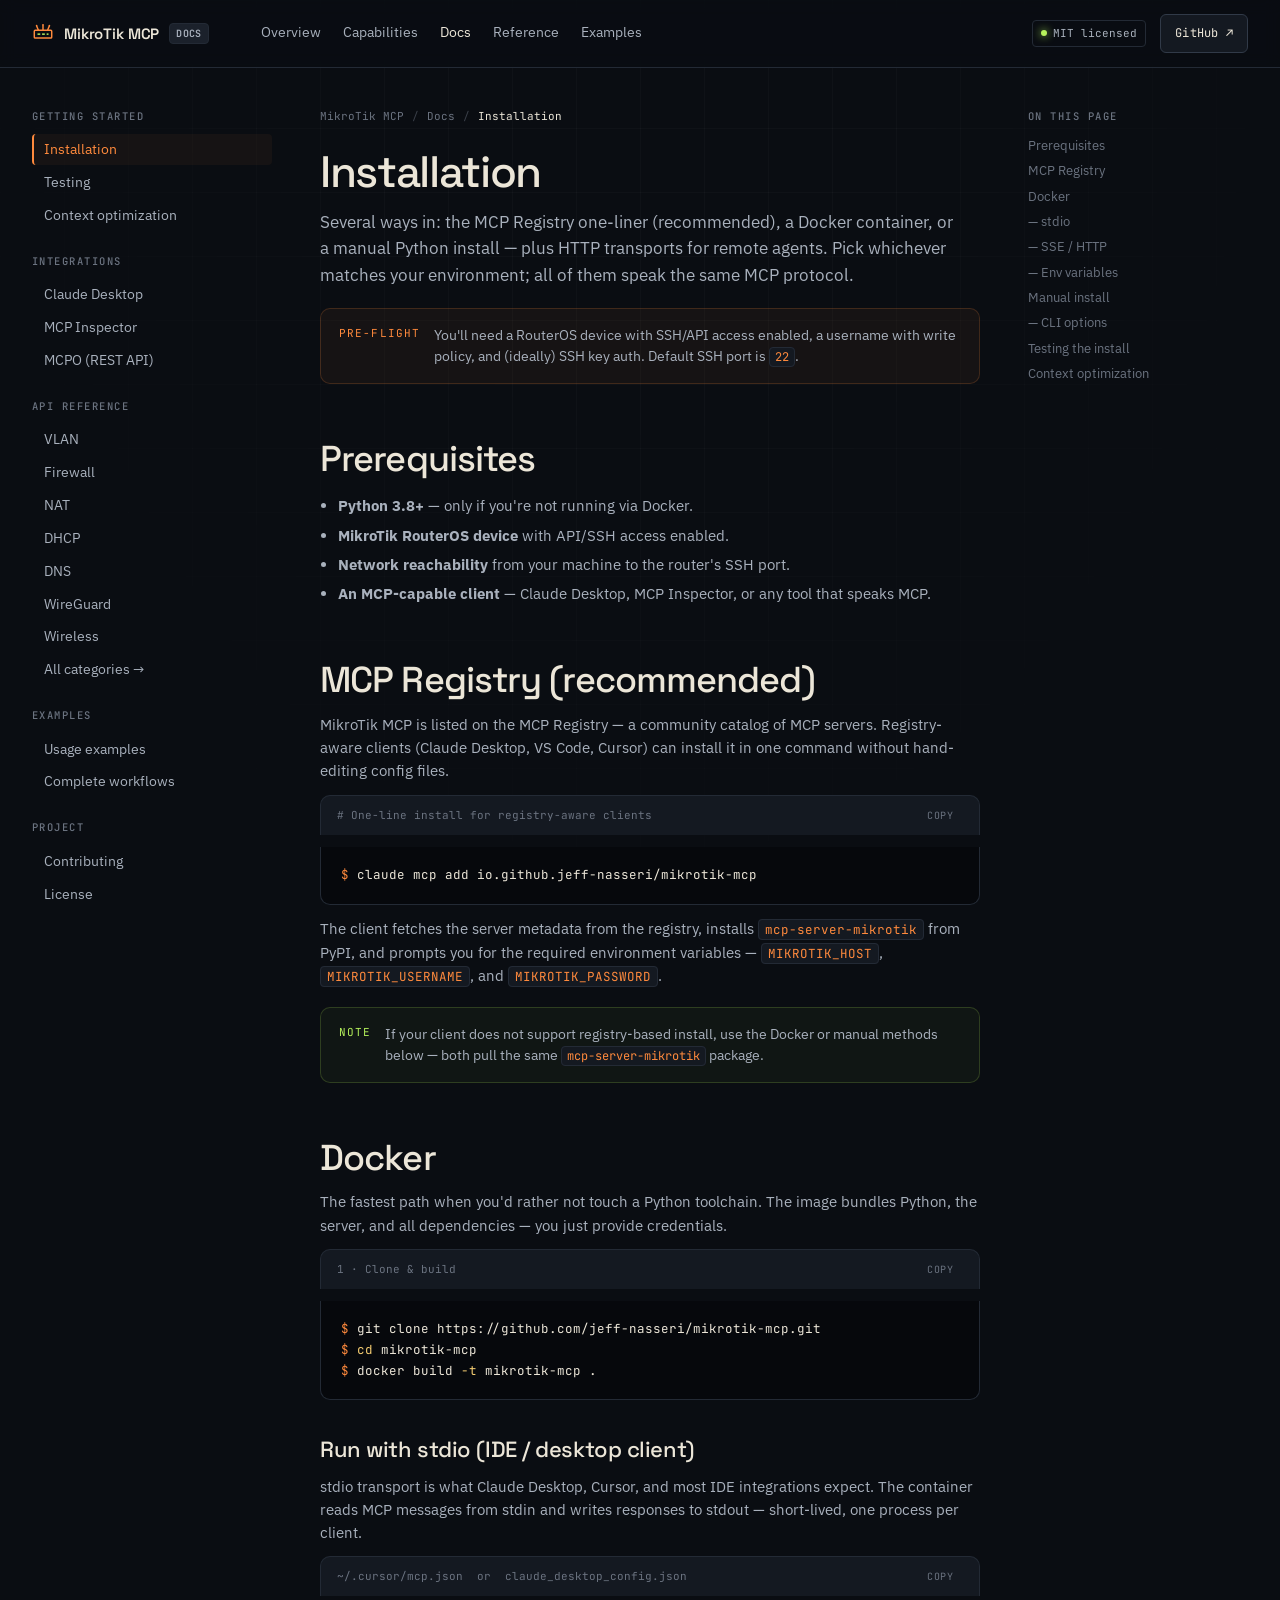
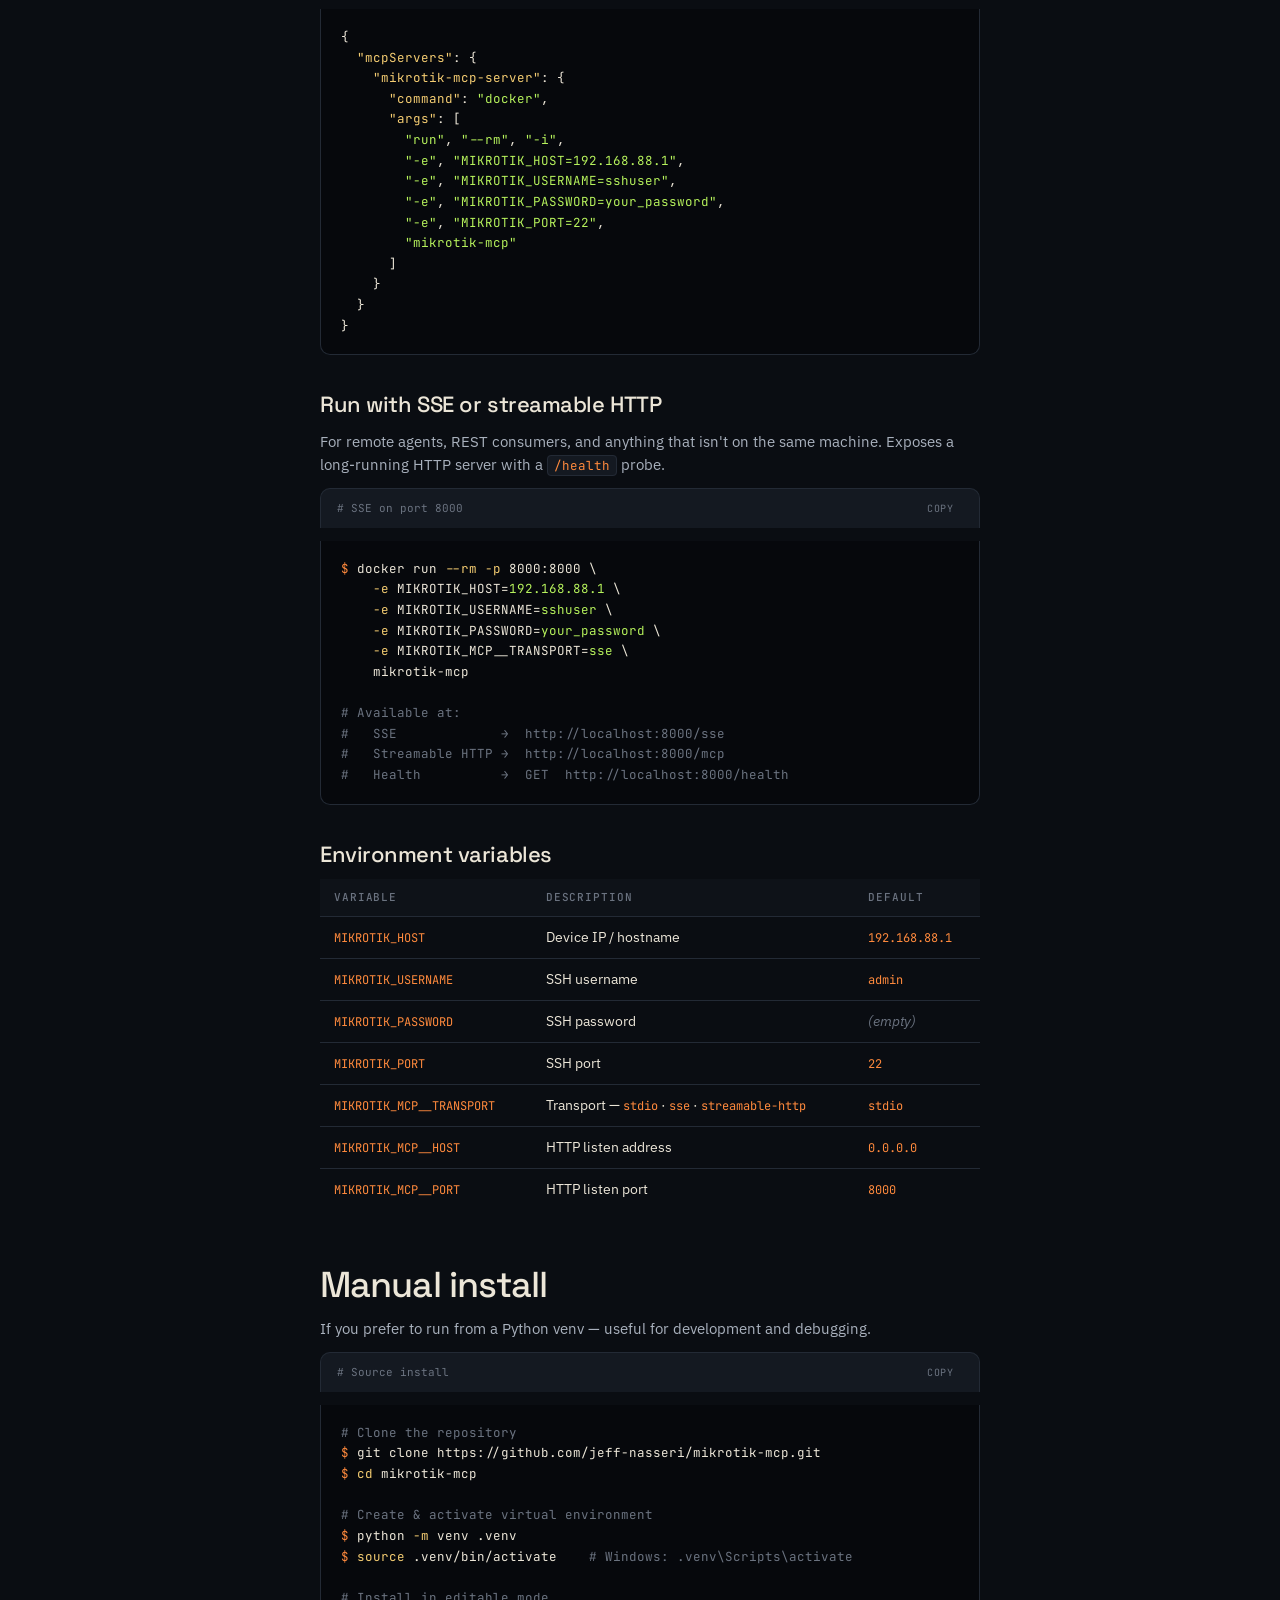
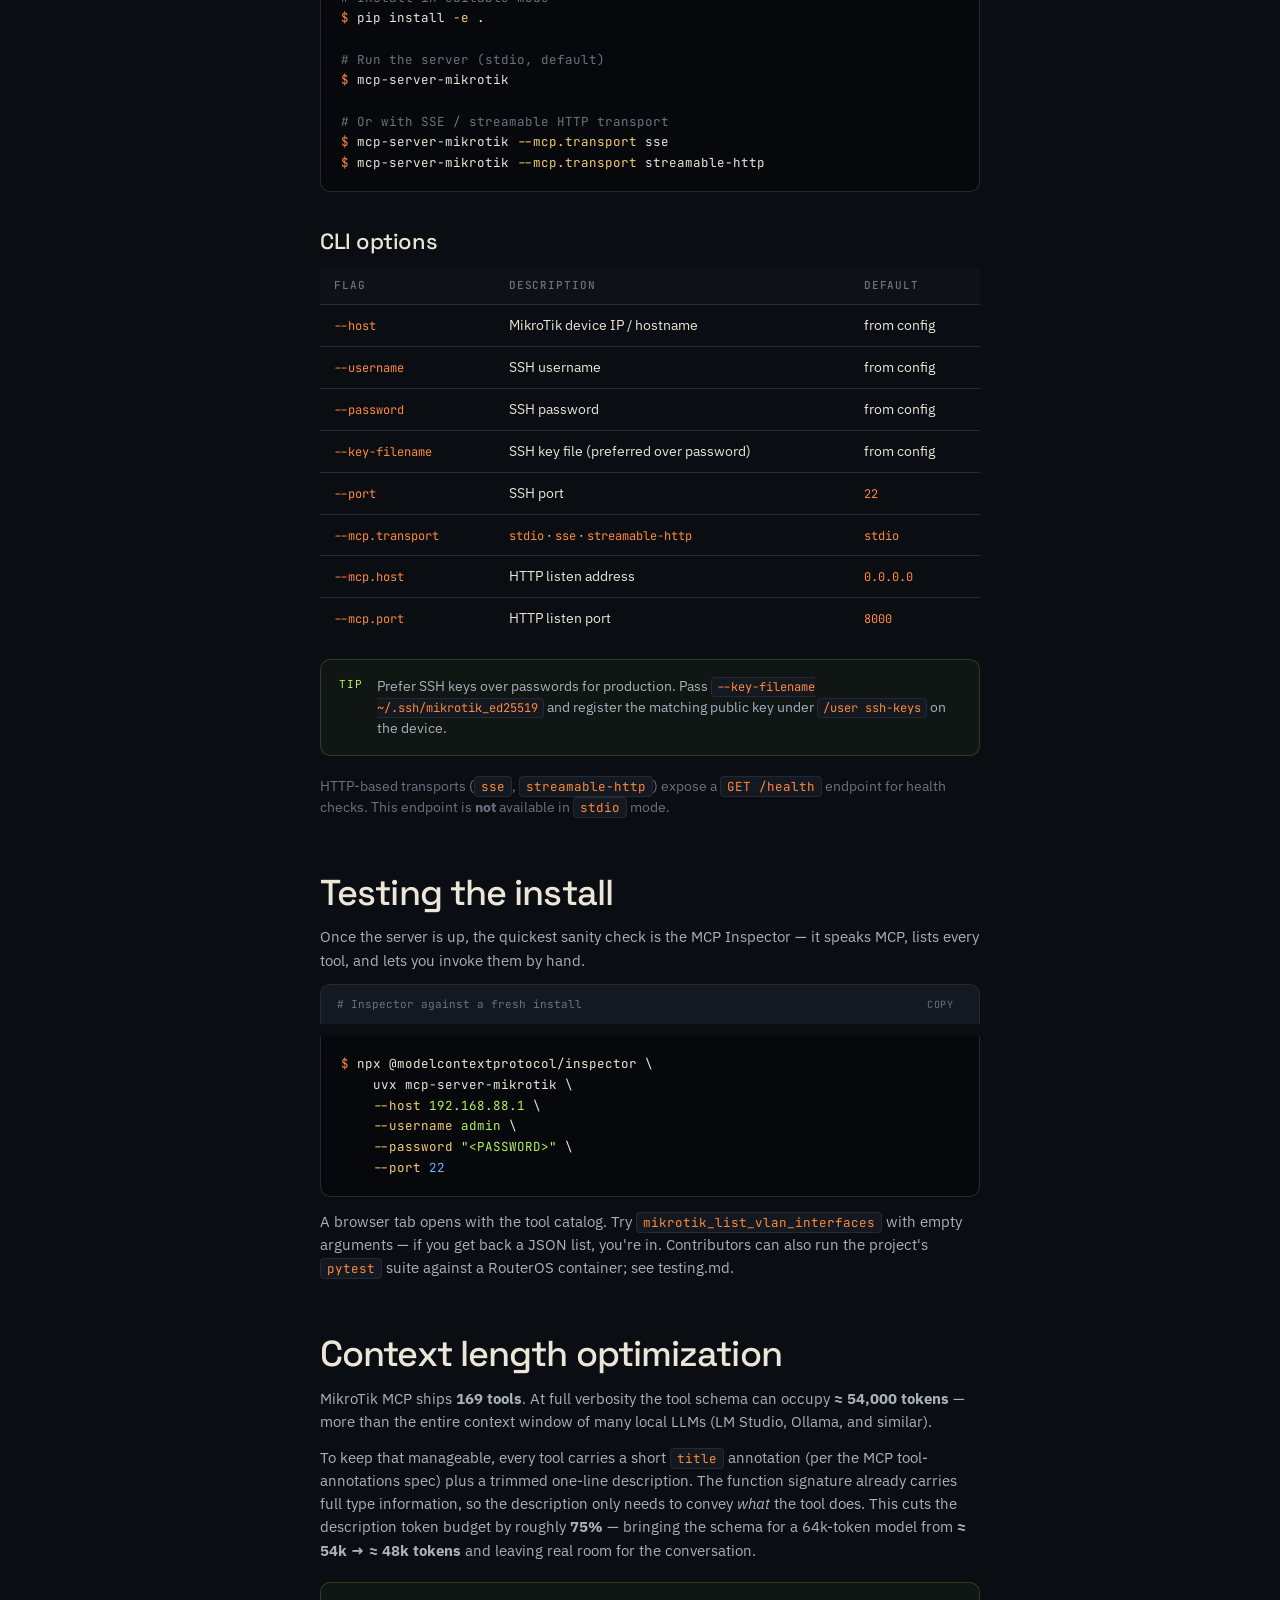
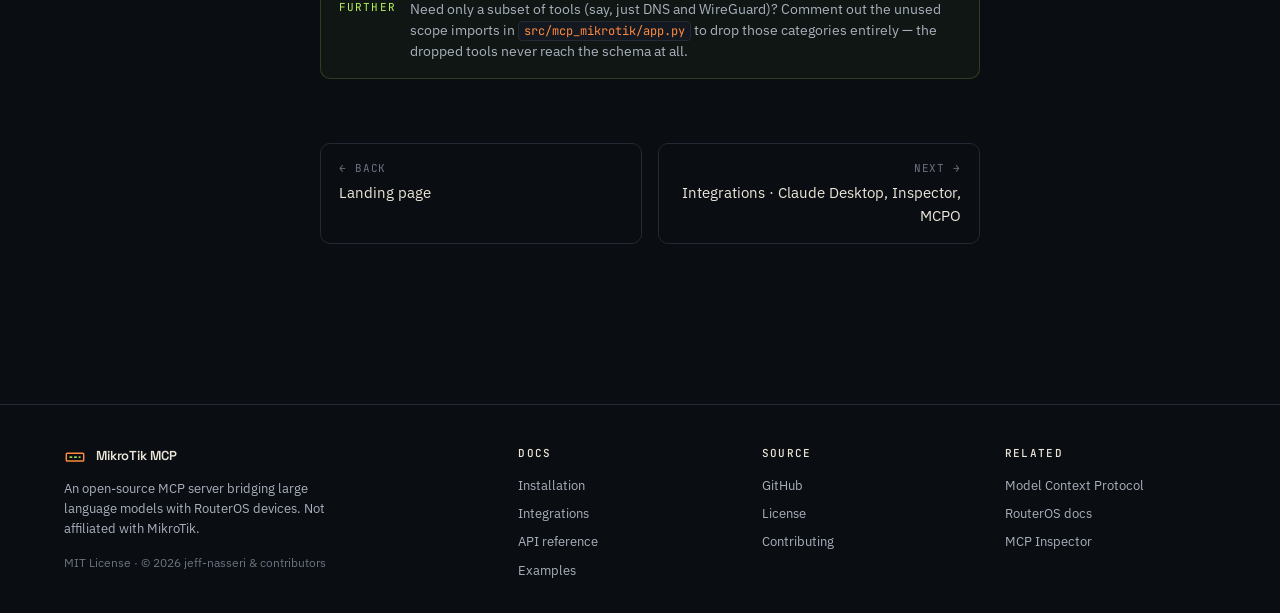
==== commit 13b4e365: "docs: document the PoE (Power over Ethernet) scope PoE monitoring shipped in the MCP server (get_poe" ====
--- a/website-src/docs/index.html
+++ b/website-src/docs/index.html
@@ -271,7 +271,7 @@
 
     <!-- CONTEXT -->
     <h2 id="context">Context length optimization</h2>
-    <p>MikroTik MCP ships <strong>162 tools</strong>. At full verbosity the tool schema can occupy
+    <p>MikroTik MCP ships <strong>169 tools</strong>. At full verbosity the tool schema can occupy
       <strong>≈ 54,000 tokens</strong> — more than the entire context window of many local LLMs
       (LM Studio, Ollama, and similar).</p>
 
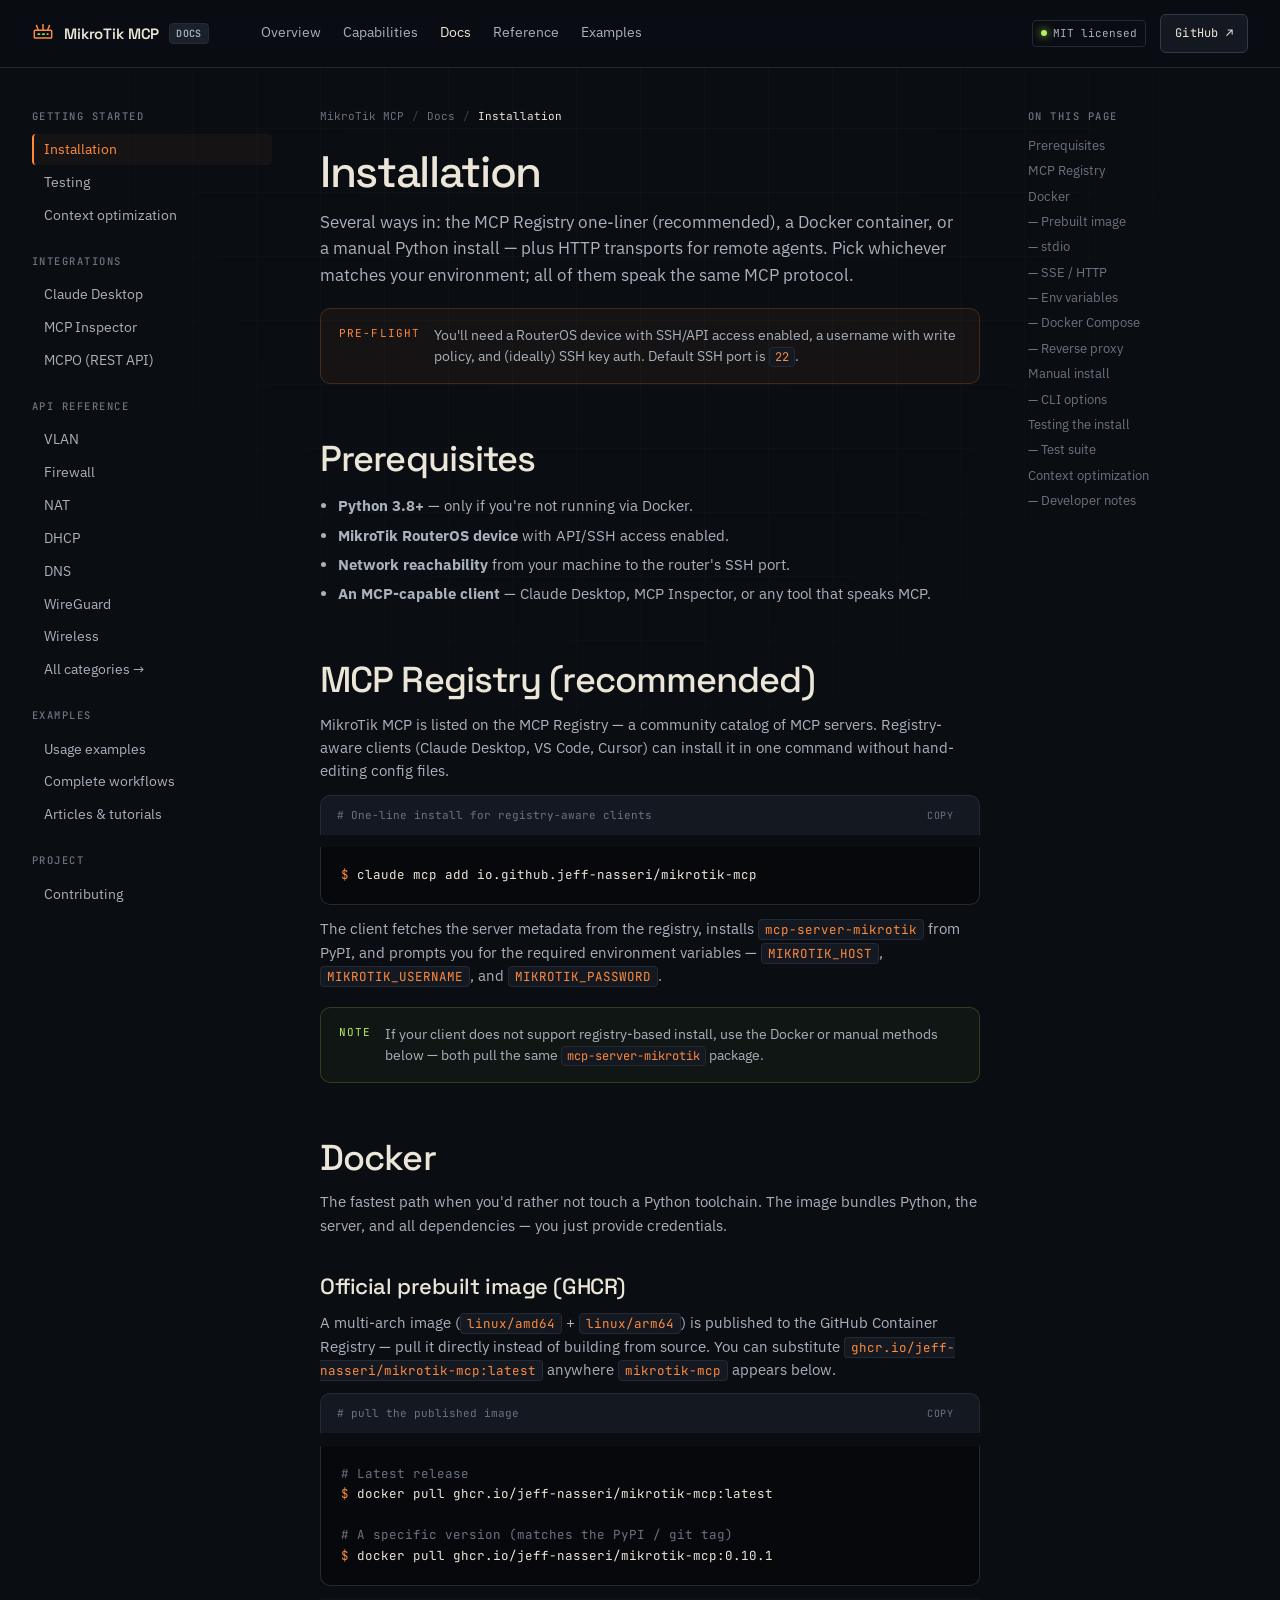
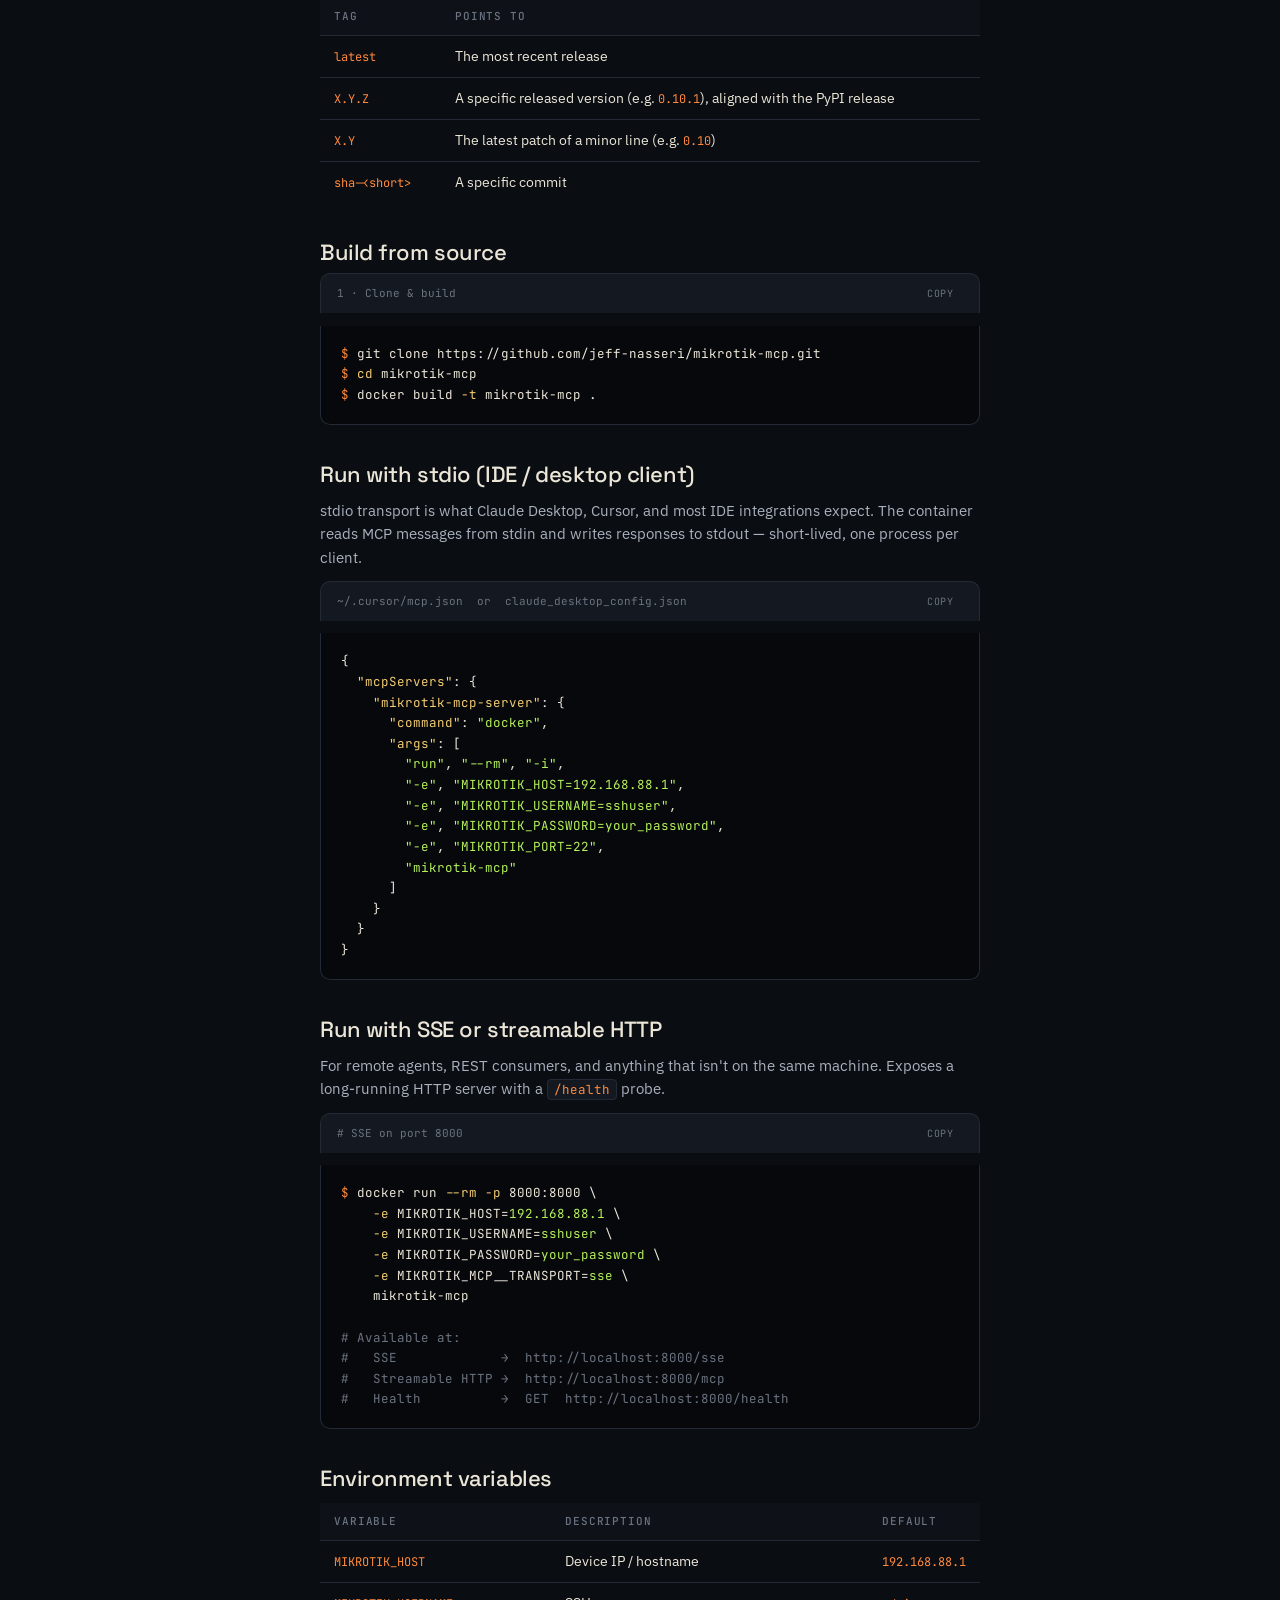
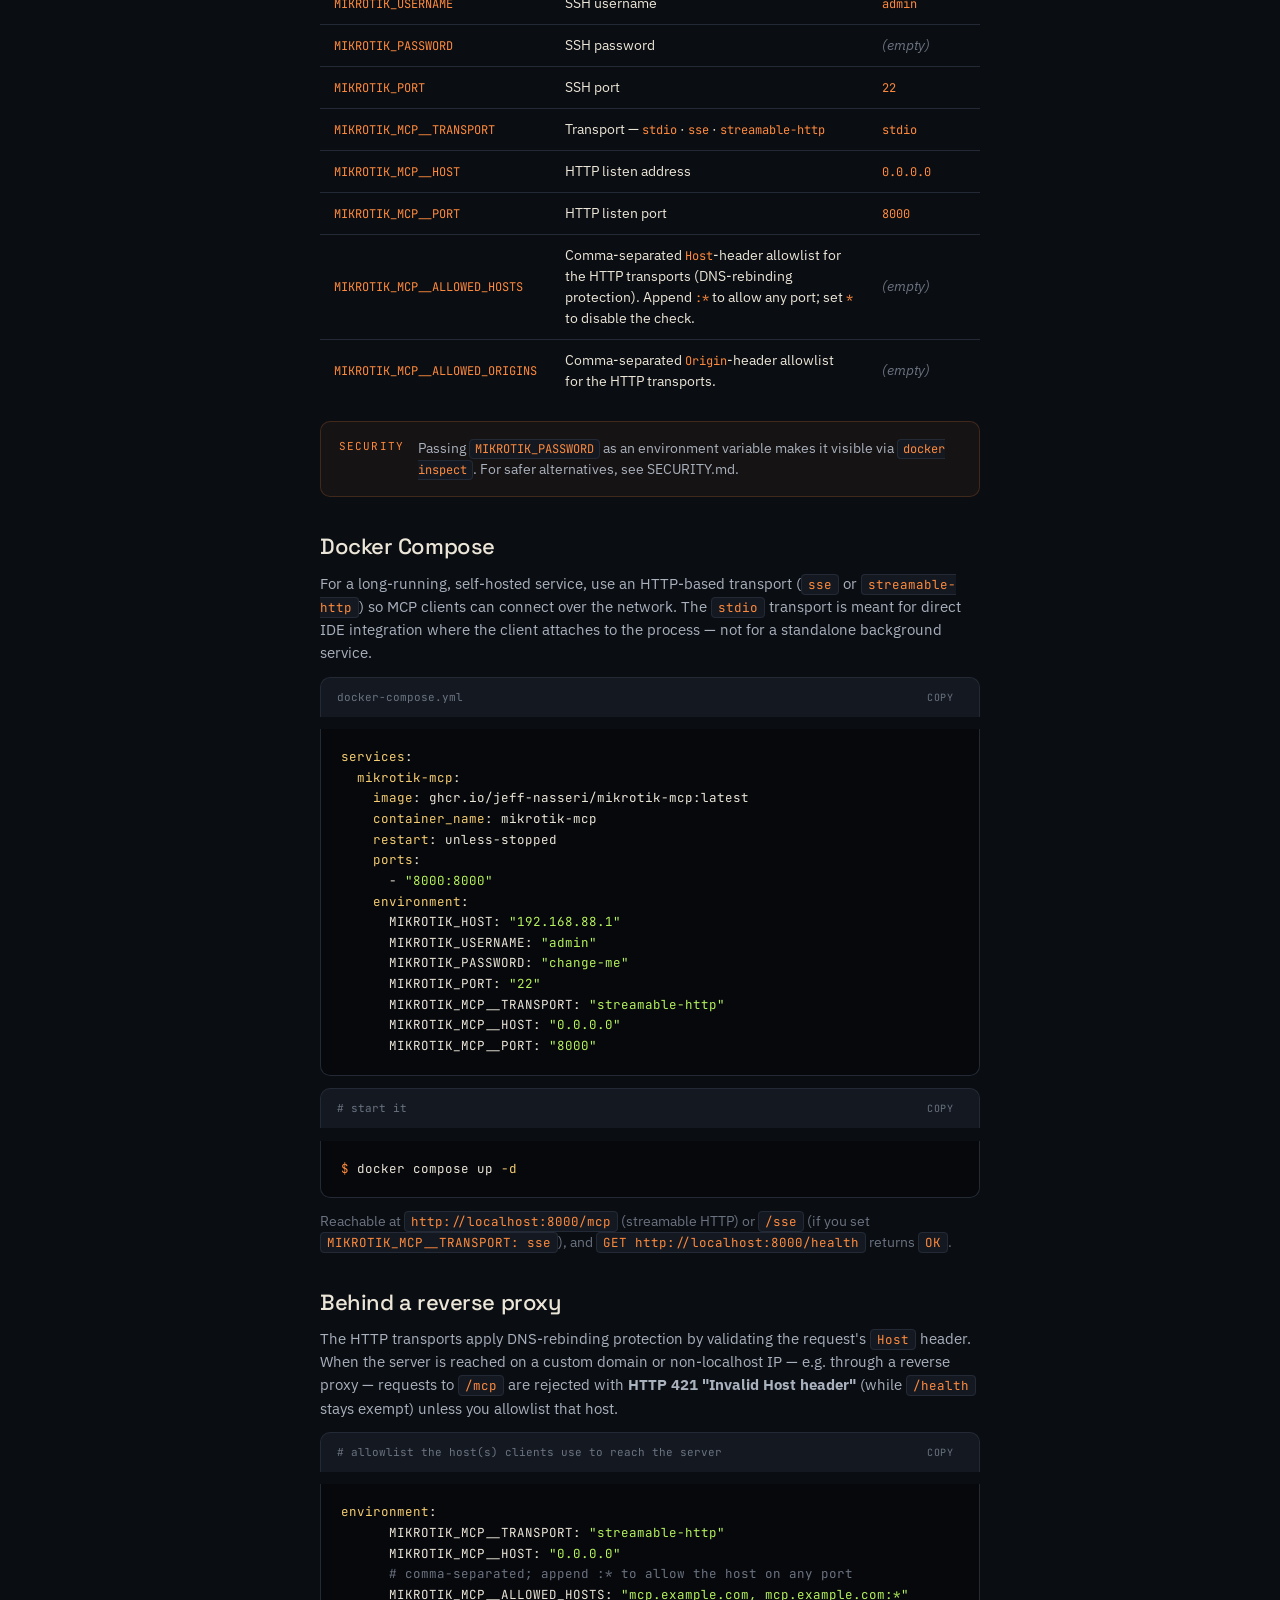
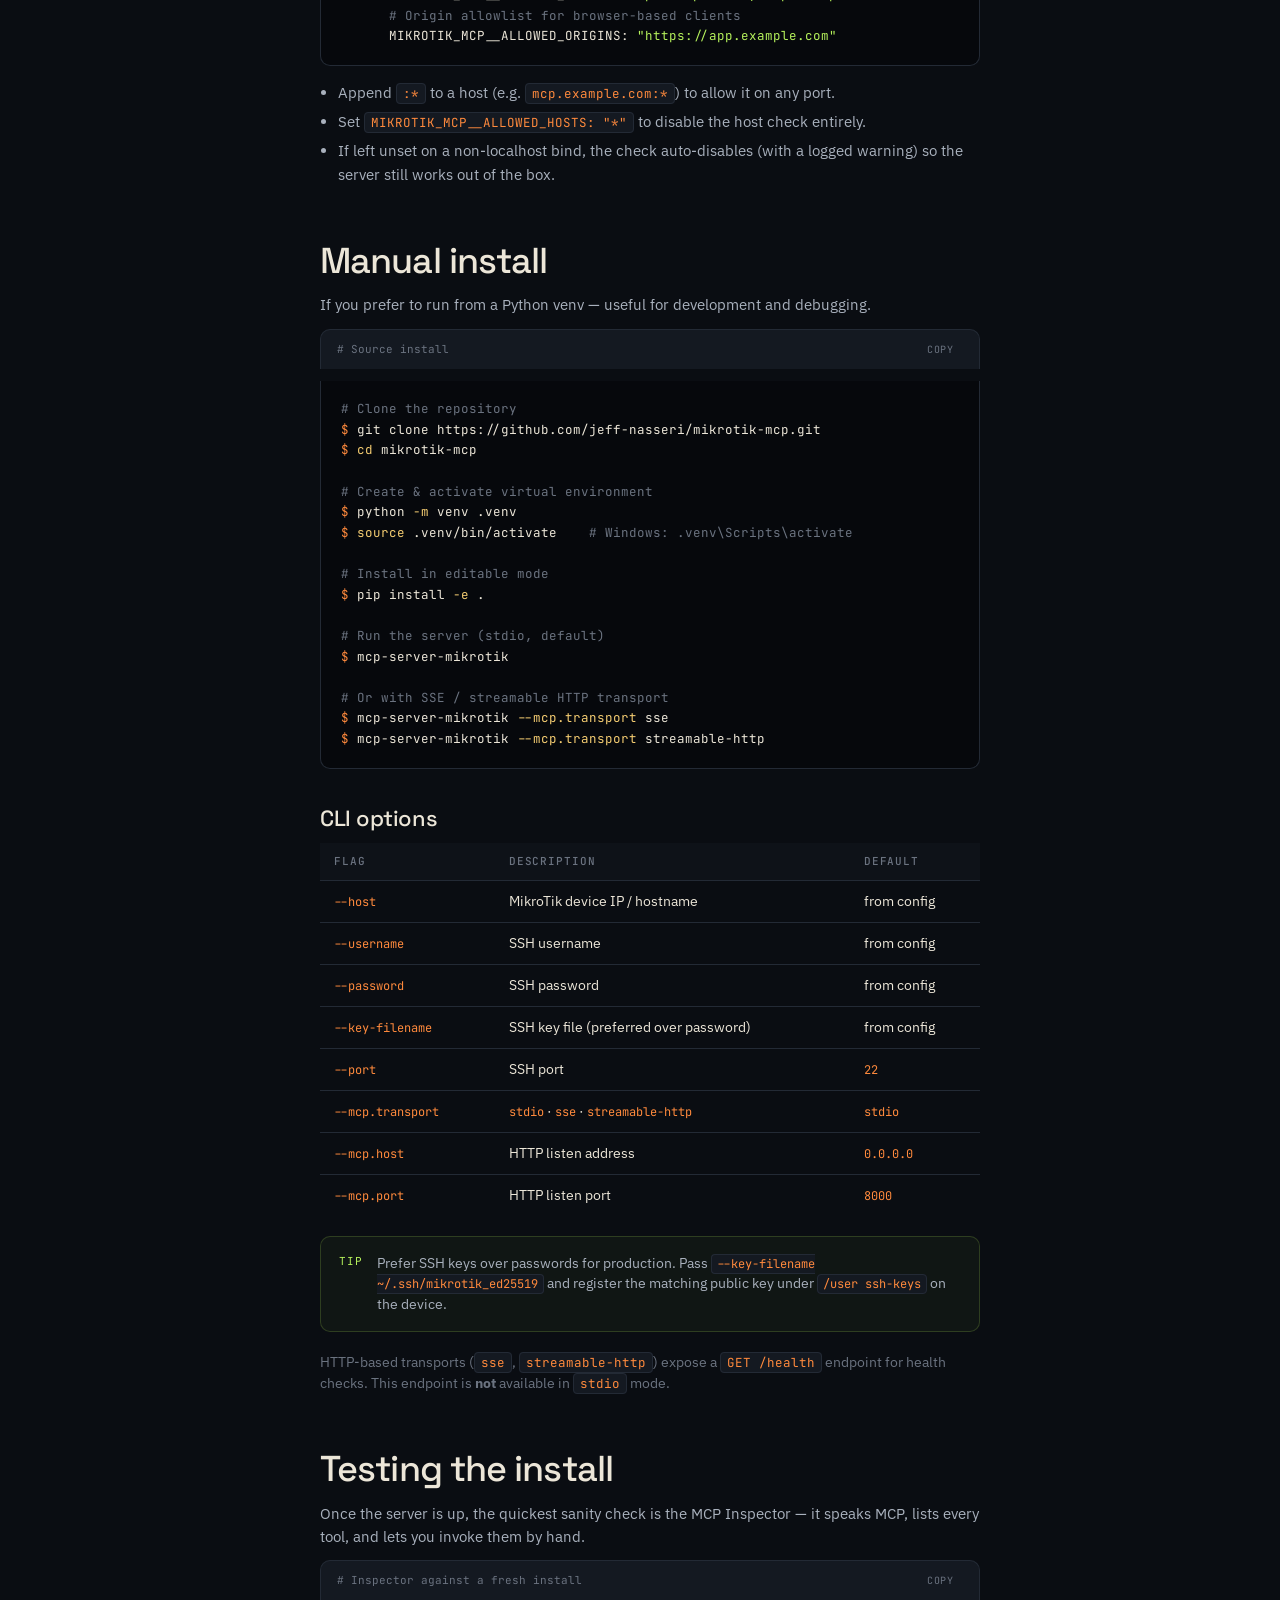
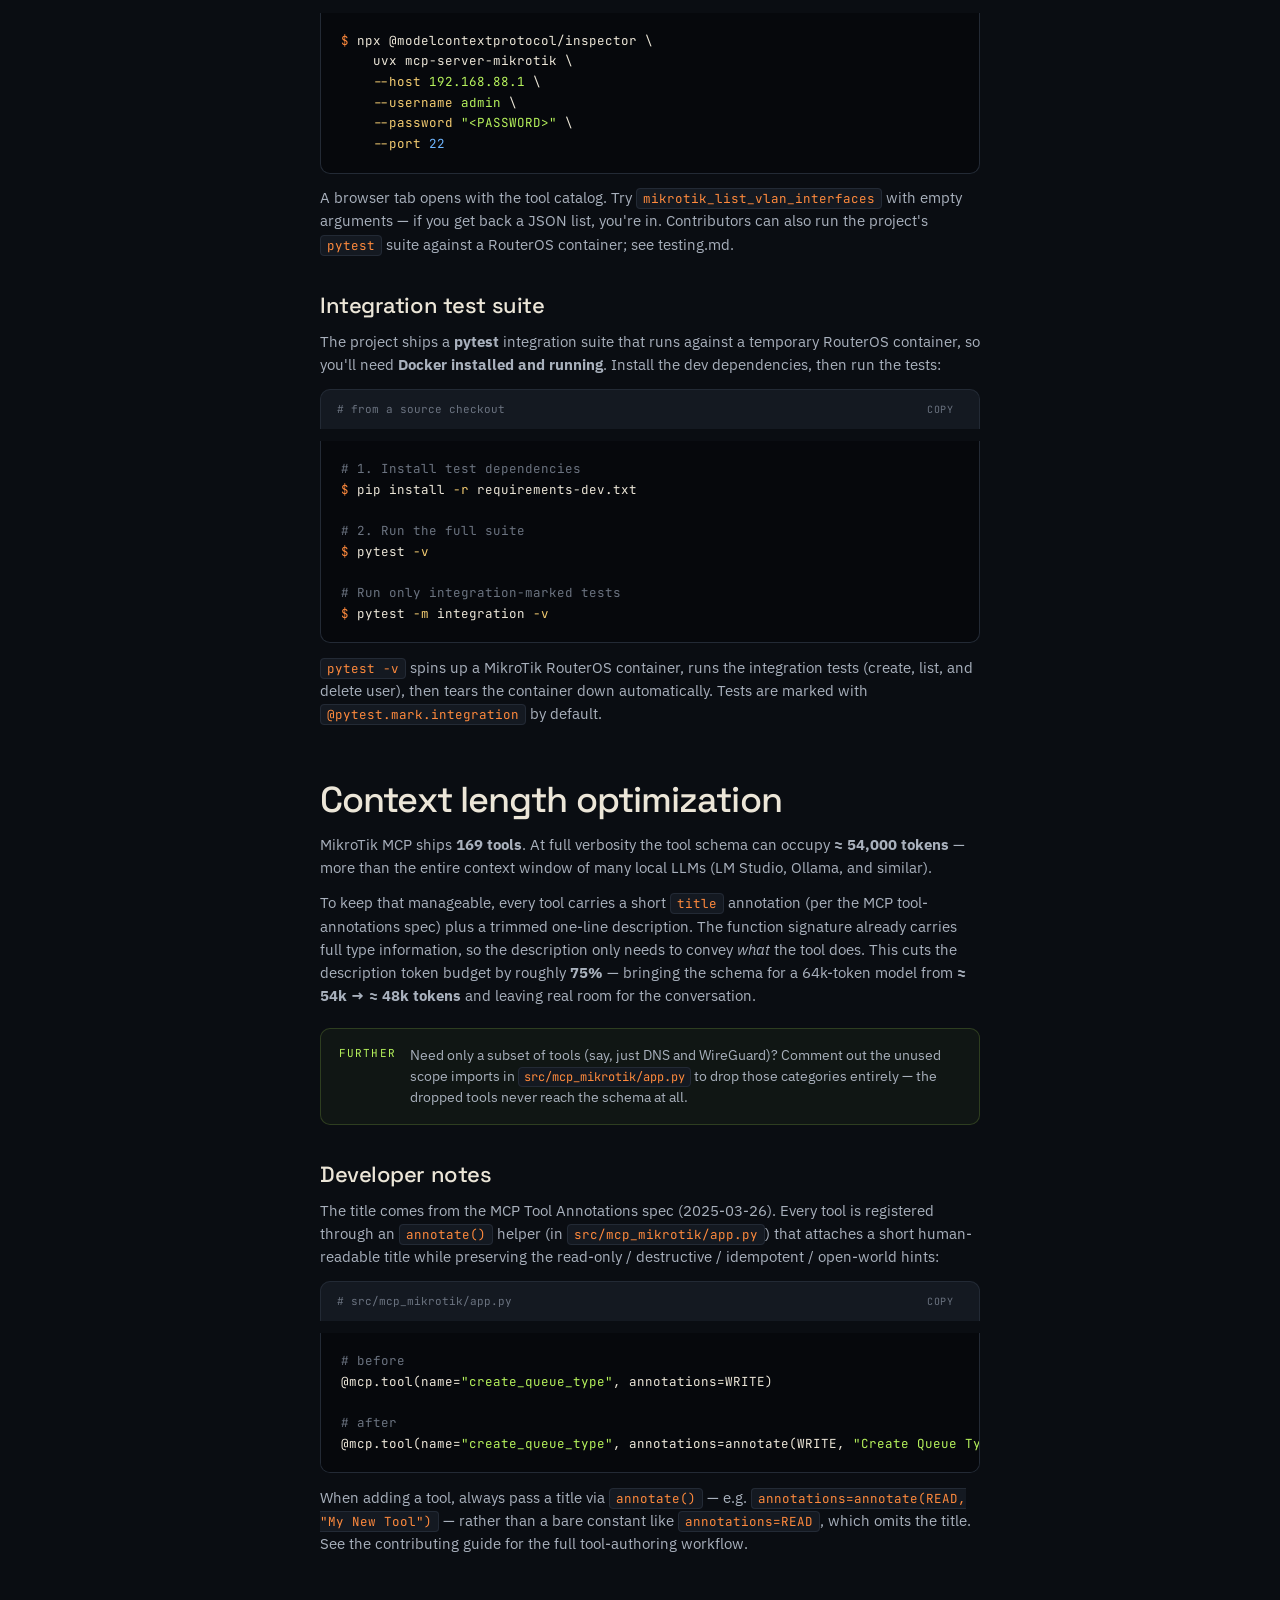
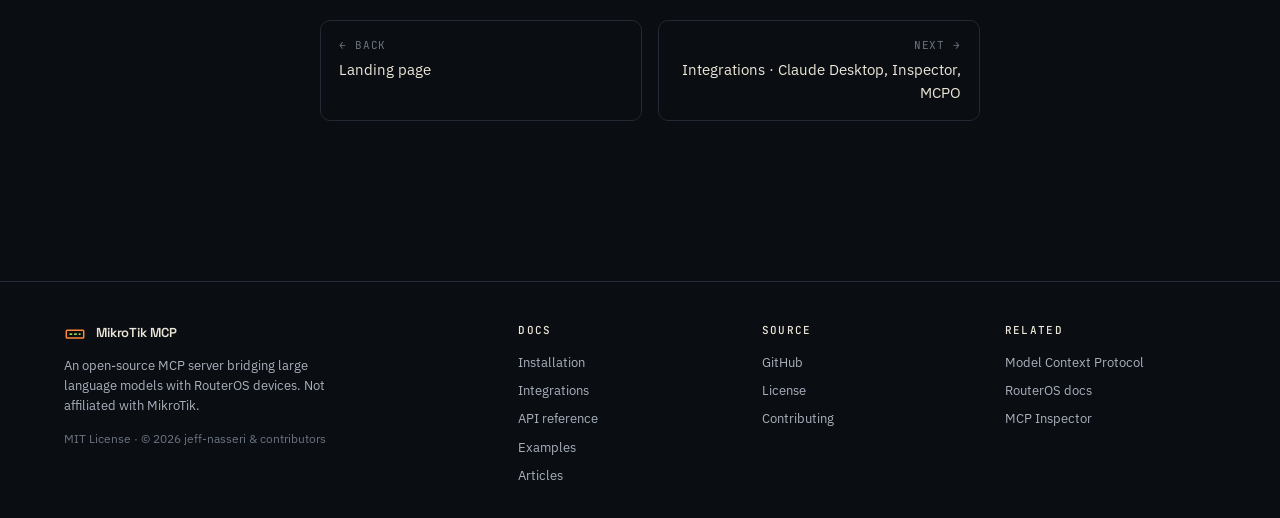
==== commit 6cdfe8ed: "docs: bring the website to 100% coverage of the GitHub Pages docs A coverage audit against the docs/" ====
--- a/website-src/docs/index.html
+++ b/website-src/docs/index.html
@@ -3,6 +3,12 @@
 <head>
 <meta charset="utf-8" />
 <meta name="viewport" content="width=device-width, initial-scale=1" />
+<link rel="icon" type="image/svg+xml" href="/favicon.svg" />
+<link rel="icon" type="image/png" sizes="32x32" href="/favicon-32.png" />
+<link rel="icon" type="image/png" sizes="16x16" href="/favicon-16.png" />
+<link rel="icon" href="/favicon.ico" sizes="any" />
+<link rel="apple-touch-icon" href="/apple-touch-icon.png" />
+<meta name="theme-color" content="#0a0d12" />
 <title>Installation — MikroTik MCP docs</title>
 <meta name="description" content="Install the MikroTik MCP server via the MCP Registry, Docker, or a manual Python install. Configuration, environment variables, CLI options, and context optimization." />
 <link rel="preconnect" href="https://fonts.googleapis.com" />
@@ -76,10 +82,11 @@
     <ul>
       <li><a href="examples.html">Usage examples</a></li>
       <li><a href="examples.html#workflows">Complete workflows</a></li>
+      <li><a href="articles.html">Articles &amp; tutorials</a></li>
     </ul>
     <h6>Project</h6>
     <ul>
-      <li><a href="https://github.com/jeff-nasseri/mikrotik-mcp/blob/master/docs/contributing.md" target="_blank" rel="noopener">Contributing</a></li>
+      <li><a href="contributing.html">Contributing</a></li>
       <li><a href="https://github.com/jeff-nasseri/mikrotik-mcp/blob/master/LICENSE" target="_blank" rel="noopener">License</a></li>
     </ul>
   </aside>
@@ -140,6 +147,27 @@
     <p>The fastest path when you'd rather not touch a Python toolchain. The image bundles Python, the server,
       and all dependencies — you just provide credentials.</p>
 
+    <h3 id="ghcr">Official prebuilt image (GHCR)</h3>
+    <p>A multi-arch image (<code>linux/amd64</code> + <code>linux/arm64</code>) is published to the GitHub
+      Container Registry — pull it directly instead of building from source. You can substitute
+      <code>ghcr.io/jeff-nasseri/mikrotik-mcp:latest</code> anywhere <code>mikrotik-mcp</code> appears below.</p>
+    <div class="code-header"><span># pull the published image</span><button class="copy-btn">Copy</button></div>
+    <pre class="code"><span class="c"># Latest release</span>
+<span class="p">$</span> docker pull ghcr.io/jeff-nasseri/mikrotik-mcp:latest
+
+<span class="c"># A specific version (matches the PyPI / git tag)</span>
+<span class="p">$</span> docker pull ghcr.io/jeff-nasseri/mikrotik-mcp:0.10.1</pre>
+    <table class="table">
+      <thead><tr><th>Tag</th><th>Points to</th></tr></thead>
+      <tbody>
+        <tr><td><code class="mono">latest</code></td><td>The most recent release</td></tr>
+        <tr><td><code class="mono">X.Y.Z</code></td><td>A specific released version (e.g. <code>0.10.1</code>), aligned with the PyPI release</td></tr>
+        <tr><td><code class="mono">X.Y</code></td><td>The latest patch of a minor line (e.g. <code>0.10</code>)</td></tr>
+        <tr><td><code class="mono">sha-&lt;short&gt;</code></td><td>A specific commit</td></tr>
+      </tbody>
+    </table>
+
+    <h3 id="build">Build from source</h3>
     <div class="code-header"><span>1 · Clone &amp; build</span><button class="copy-btn">Copy</button></div>
     <pre class="code"><span class="p">$</span> git clone https://github.com/jeff-nasseri/mikrotik-mcp.git
 <span class="p">$</span> <span class="k">cd</span> mikrotik-mcp
@@ -196,8 +224,65 @@
         <tr><td><code class="mono">MIKROTIK_MCP__TRANSPORT</code></td><td>Transport — <code>stdio</code> · <code>sse</code> · <code>streamable-http</code></td><td><code class="mono">stdio</code></td></tr>
         <tr><td><code class="mono">MIKROTIK_MCP__HOST</code></td><td>HTTP listen address</td><td><code class="mono">0.0.0.0</code></td></tr>
         <tr><td><code class="mono">MIKROTIK_MCP__PORT</code></td><td>HTTP listen port</td><td><code class="mono">8000</code></td></tr>
+        <tr><td><code class="mono">MIKROTIK_MCP__ALLOWED_HOSTS</code></td><td>Comma-separated <code>Host</code>-header allowlist for the HTTP transports (DNS-rebinding protection). Append <code>:*</code> to allow any port; set <code>*</code> to disable the check.</td><td><em style="color:var(--ink-mute)">(empty)</em></td></tr>
+        <tr><td><code class="mono">MIKROTIK_MCP__ALLOWED_ORIGINS</code></td><td>Comma-separated <code>Origin</code>-header allowlist for the HTTP transports.</td><td><em style="color:var(--ink-mute)">(empty)</em></td></tr>
       </tbody>
     </table>
+
+    <div class="callout">
+      <span class="icon">SECURITY</span>
+      <div>
+        Passing <code>MIKROTIK_PASSWORD</code> as an environment variable makes it visible via
+        <code>docker inspect</code>. For safer alternatives, see
+        <a href="https://github.com/jeff-nasseri/mikrotik-mcp/blob/master/SECURITY.md" target="_blank" rel="noopener">SECURITY.md</a>.
+      </div>
+    </div>
+
+    <h3 id="compose">Docker Compose</h3>
+    <p>For a long-running, self-hosted service, use an HTTP-based transport (<code>sse</code> or
+      <code>streamable-http</code>) so MCP clients can connect over the network. The <code>stdio</code>
+      transport is meant for direct IDE integration where the client attaches to the process — not for a
+      standalone background service.</p>
+    <div class="code-header"><span>docker-compose.yml</span><button class="copy-btn">Copy</button></div>
+    <pre class="code"><span class="k">services</span>:
+  <span class="k">mikrotik-mcp</span>:
+    <span class="k">image</span>: ghcr.io/jeff-nasseri/mikrotik-mcp:latest
+    <span class="k">container_name</span>: mikrotik-mcp
+    <span class="k">restart</span>: unless-stopped
+    <span class="k">ports</span>:
+      - <span class="s">"8000:8000"</span>
+    <span class="k">environment</span>:
+      MIKROTIK_HOST: <span class="s">"192.168.88.1"</span>
+      MIKROTIK_USERNAME: <span class="s">"admin"</span>
+      MIKROTIK_PASSWORD: <span class="s">"change-me"</span>
+      MIKROTIK_PORT: <span class="s">"22"</span>
+      MIKROTIK_MCP__TRANSPORT: <span class="s">"streamable-http"</span>
+      MIKROTIK_MCP__HOST: <span class="s">"0.0.0.0"</span>
+      MIKROTIK_MCP__PORT: <span class="s">"8000"</span></pre>
+    <div class="code-header"><span># start it</span><button class="copy-btn">Copy</button></div>
+    <pre class="code"><span class="p">$</span> docker compose up <span class="k">-d</span></pre>
+    <p style="font-size:13.5px;color:var(--ink-mute)">Reachable at <code>http://localhost:8000/mcp</code>
+      (streamable HTTP) or <code>/sse</code> (if you set <code>MIKROTIK_MCP__TRANSPORT: sse</code>), and
+      <code>GET http://localhost:8000/health</code> returns <code>OK</code>.</p>
+
+    <h3 id="reverse-proxy">Behind a reverse proxy</h3>
+    <p>The HTTP transports apply DNS-rebinding protection by validating the request's <code>Host</code>
+      header. When the server is reached on a custom domain or non-localhost IP — e.g. through a reverse
+      proxy — requests to <code>/mcp</code> are rejected with <strong>HTTP 421 "Invalid Host header"</strong>
+      (while <code>/health</code> stays exempt) unless you allowlist that host.</p>
+    <div class="code-header"><span># allowlist the host(s) clients use to reach the server</span><button class="copy-btn">Copy</button></div>
+    <pre class="code"><span class="k">environment</span>:
+      MIKROTIK_MCP__TRANSPORT: <span class="s">"streamable-http"</span>
+      MIKROTIK_MCP__HOST: <span class="s">"0.0.0.0"</span>
+      <span class="c"># comma-separated; append :* to allow the host on any port</span>
+      MIKROTIK_MCP__ALLOWED_HOSTS: <span class="s">"mcp.example.com, mcp.example.com:*"</span>
+      <span class="c"># Origin allowlist for browser-based clients</span>
+      MIKROTIK_MCP__ALLOWED_ORIGINS: <span class="s">"https://app.example.com"</span></pre>
+    <ul>
+      <li>Append <code>:*</code> to a host (e.g. <code>mcp.example.com:*</code>) to allow it on any port.</li>
+      <li>Set <code>MIKROTIK_MCP__ALLOWED_HOSTS: "*"</code> to disable the host check entirely.</li>
+      <li>If left unset on a non-localhost bind, the check auto-disables (with a logged warning) so the server still works out of the box.</li>
+    </ul>
 
     <!-- MANUAL -->
     <h2 id="manual">Manual install</h2>
@@ -269,6 +354,23 @@
       <code>pytest</code> suite against a RouterOS container; see
       <a href="https://github.com/jeff-nasseri/mikrotik-mcp/blob/master/docs/getting-started/testing.md" target="_blank" rel="noopener">testing.md</a>.</p>
 
+    <h3 id="pytest">Integration test suite</h3>
+    <p>The project ships a <strong>pytest</strong> integration suite that runs against a temporary RouterOS
+      container, so you'll need <strong>Docker installed and running</strong>. Install the dev dependencies,
+      then run the tests:</p>
+    <div class="code-header"><span># from a source checkout</span><button class="copy-btn">Copy</button></div>
+    <pre class="code"><span class="c"># 1. Install test dependencies</span>
+<span class="p">$</span> pip install <span class="k">-r</span> requirements-dev.txt
+
+<span class="c"># 2. Run the full suite</span>
+<span class="p">$</span> pytest <span class="k">-v</span>
+
+<span class="c"># Run only integration-marked tests</span>
+<span class="p">$</span> pytest <span class="k">-m</span> integration <span class="k">-v</span></pre>
+    <p><code>pytest -v</code> spins up a MikroTik RouterOS container, runs the integration tests (create,
+      list, and delete user), then tears the container down automatically. Tests are marked with
+      <code>@pytest.mark.integration</code> by default.</p>
+
     <!-- CONTEXT -->
     <h2 id="context">Context length optimization</h2>
     <p>MikroTik MCP ships <strong>169 tools</strong>. At full verbosity the tool schema can occupy
@@ -290,6 +392,22 @@
         reach the schema at all.
       </div>
     </div>
+
+    <h3 id="devnotes">Developer notes</h3>
+    <p>The title comes from the <a href="https://blog.modelcontextprotocol.io/posts/2026-03-16-tool-annotations/" target="_blank" rel="noopener">MCP Tool Annotations spec</a>
+      (2025-03-26). Every tool is registered through an <code>annotate()</code> helper (in
+      <code>src/mcp_mikrotik/app.py</code>) that attaches a short human-readable title while preserving the
+      read-only / destructive / idempotent / open-world hints:</p>
+    <div class="code-header"><span># src/mcp_mikrotik/app.py</span><button class="copy-btn">Copy</button></div>
+    <pre class="code"><span class="c"># before</span>
+@mcp.tool(name=<span class="s">"create_queue_type"</span>, annotations=WRITE)
+
+<span class="c"># after</span>
+@mcp.tool(name=<span class="s">"create_queue_type"</span>, annotations=annotate(WRITE, <span class="s">"Create Queue Type"</span>))</pre>
+    <p>When adding a tool, always pass a title via <code>annotate()</code> — e.g.
+      <code>annotations=annotate(READ, "My New Tool")</code> — rather than a bare constant like
+      <code>annotations=READ</code>, which omits the title. See the
+      <a href="contributing.html">contributing guide</a> for the full tool-authoring workflow.</p>
 
     <!-- NEXT -->
     <div class="pager">
@@ -311,13 +429,18 @@
       <li><a href="#prereq">Prerequisites</a></li>
       <li><a href="#registry">MCP Registry</a></li>
       <li><a href="#docker">Docker</a></li>
+      <li><a href="#ghcr">— Prebuilt image</a></li>
       <li><a href="#stdio-docker">— stdio</a></li>
       <li><a href="#sse-docker">— SSE / HTTP</a></li>
       <li><a href="#env">— Env variables</a></li>
+      <li><a href="#compose">— Docker Compose</a></li>
+      <li><a href="#reverse-proxy">— Reverse proxy</a></li>
       <li><a href="#manual">Manual install</a></li>
       <li><a href="#cli">— CLI options</a></li>
       <li><a href="#testing">Testing the install</a></li>
+      <li><a href="#pytest">— Test suite</a></li>
       <li><a href="#context">Context optimization</a></li>
+      <li><a href="#devnotes">— Developer notes</a></li>
     </ul>
   </aside>
 </div>
@@ -347,6 +470,7 @@
         <li><a href="configure.html">Integrations</a></li>
         <li><a href="reference.html">API reference</a></li>
         <li><a href="examples.html">Examples</a></li>
+        <li><a href="articles.html">Articles</a></li>
       </ul>
     </div>
     <div>
@@ -354,7 +478,7 @@
       <ul>
         <li><a href="https://github.com/jeff-nasseri/mikrotik-mcp" target="_blank" rel="noopener">GitHub</a></li>
         <li><a href="https://github.com/jeff-nasseri/mikrotik-mcp/blob/master/LICENSE" target="_blank" rel="noopener">License</a></li>
-        <li><a href="https://github.com/jeff-nasseri/mikrotik-mcp/blob/master/docs/contributing.md" target="_blank" rel="noopener">Contributing</a></li>
+        <li><a href="contributing.html">Contributing</a></li>
       </ul>
     </div>
     <div>
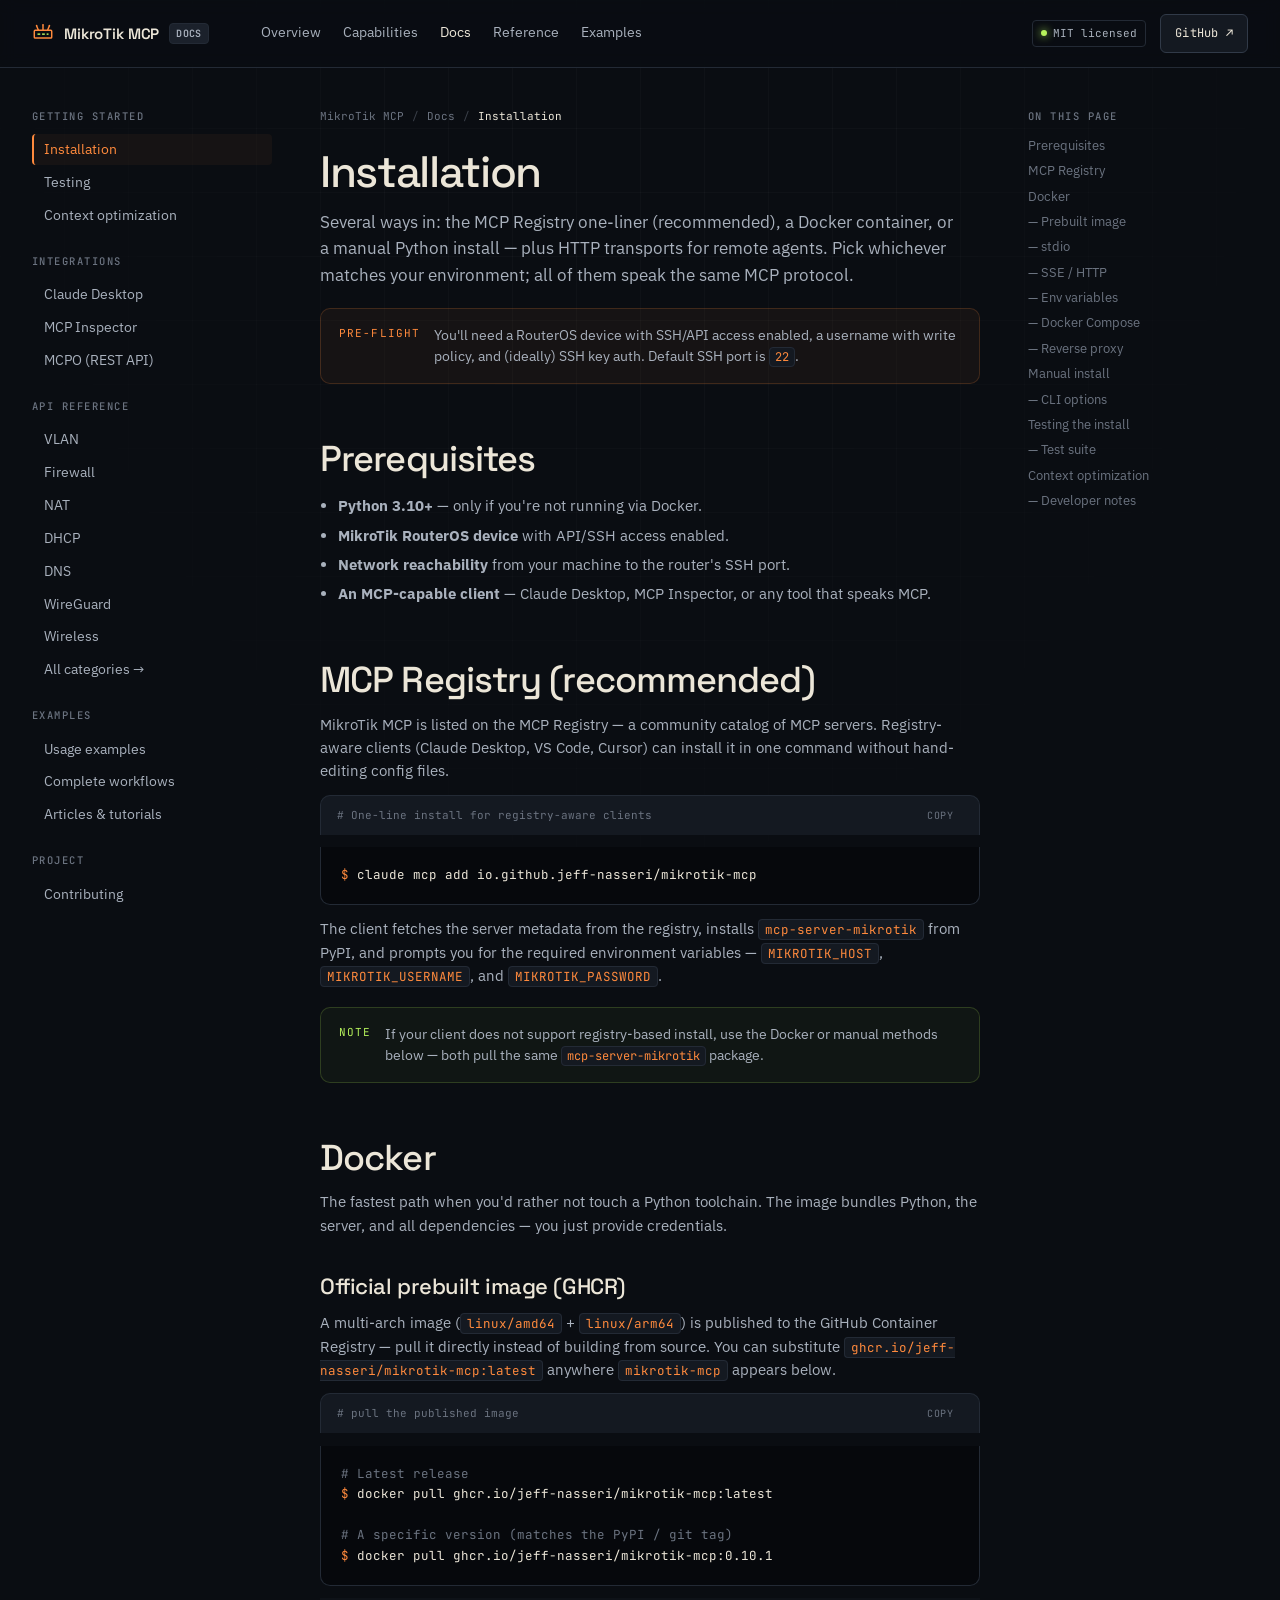
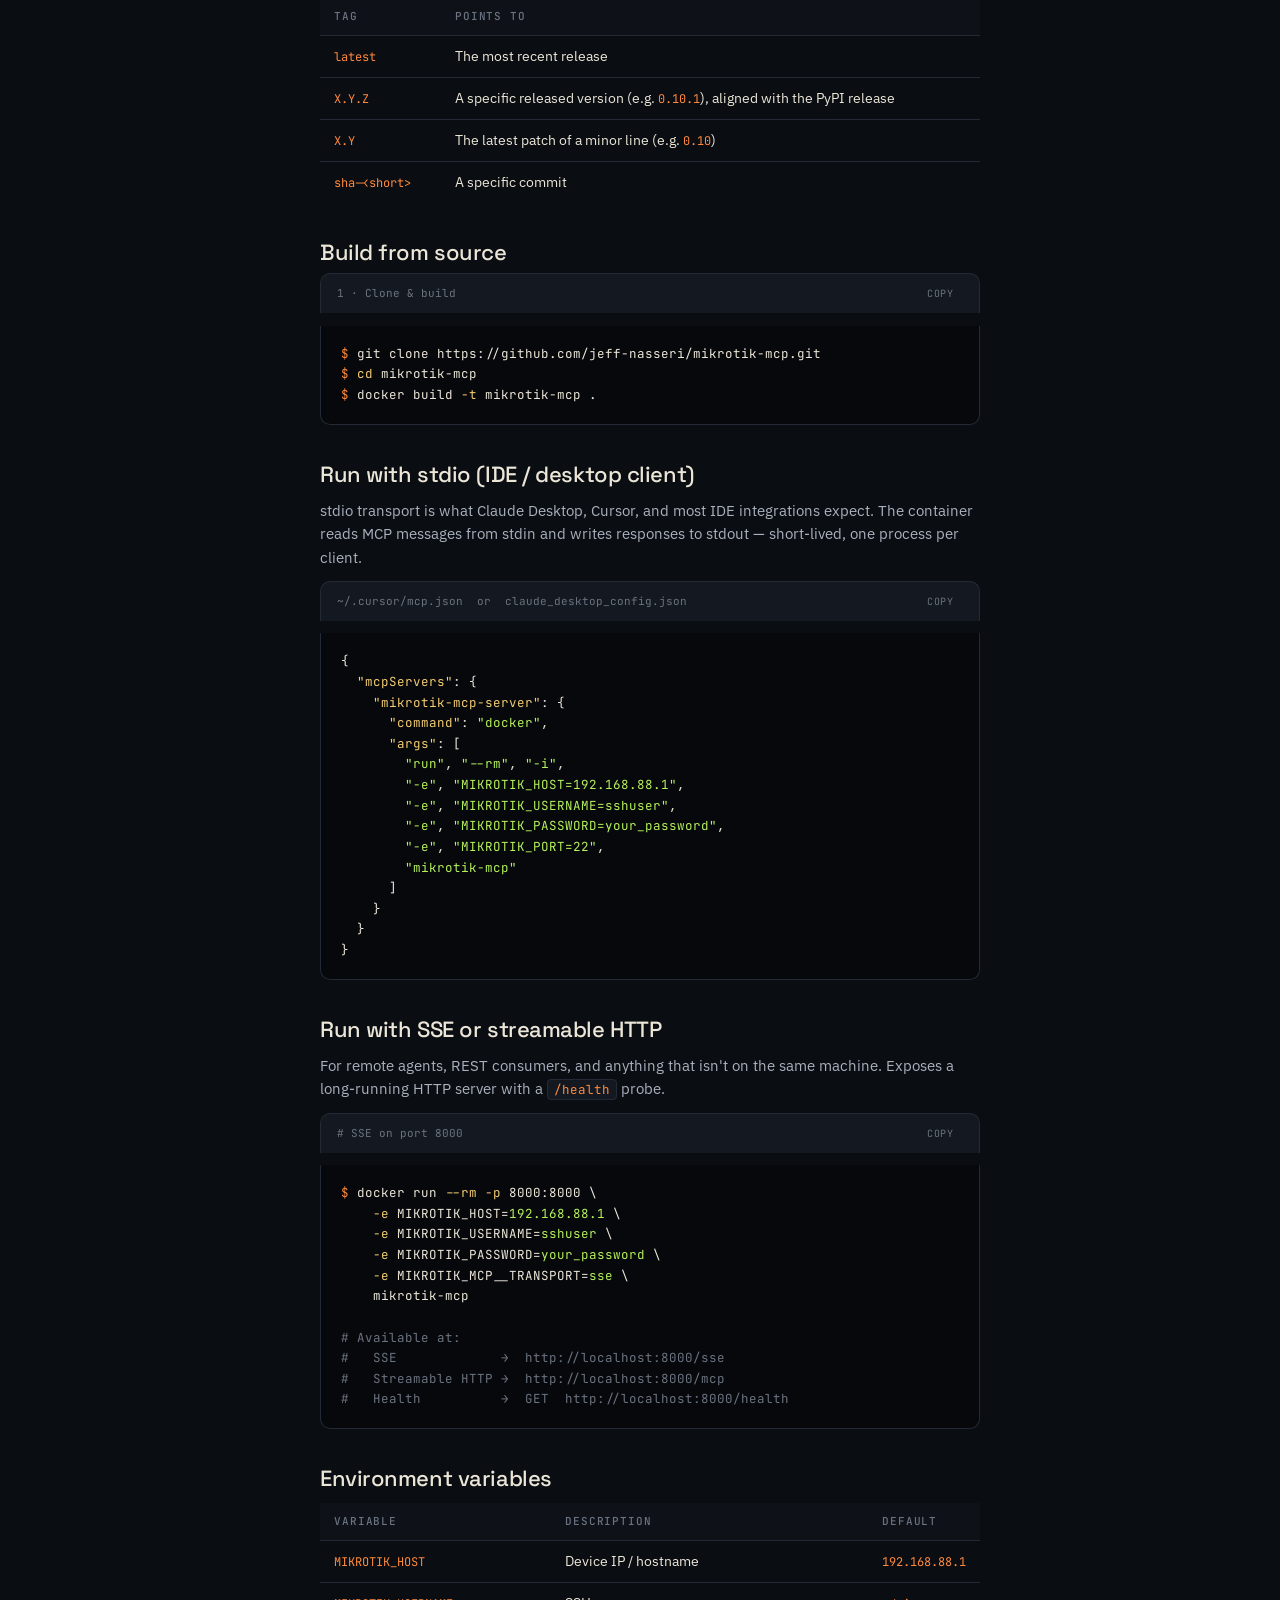
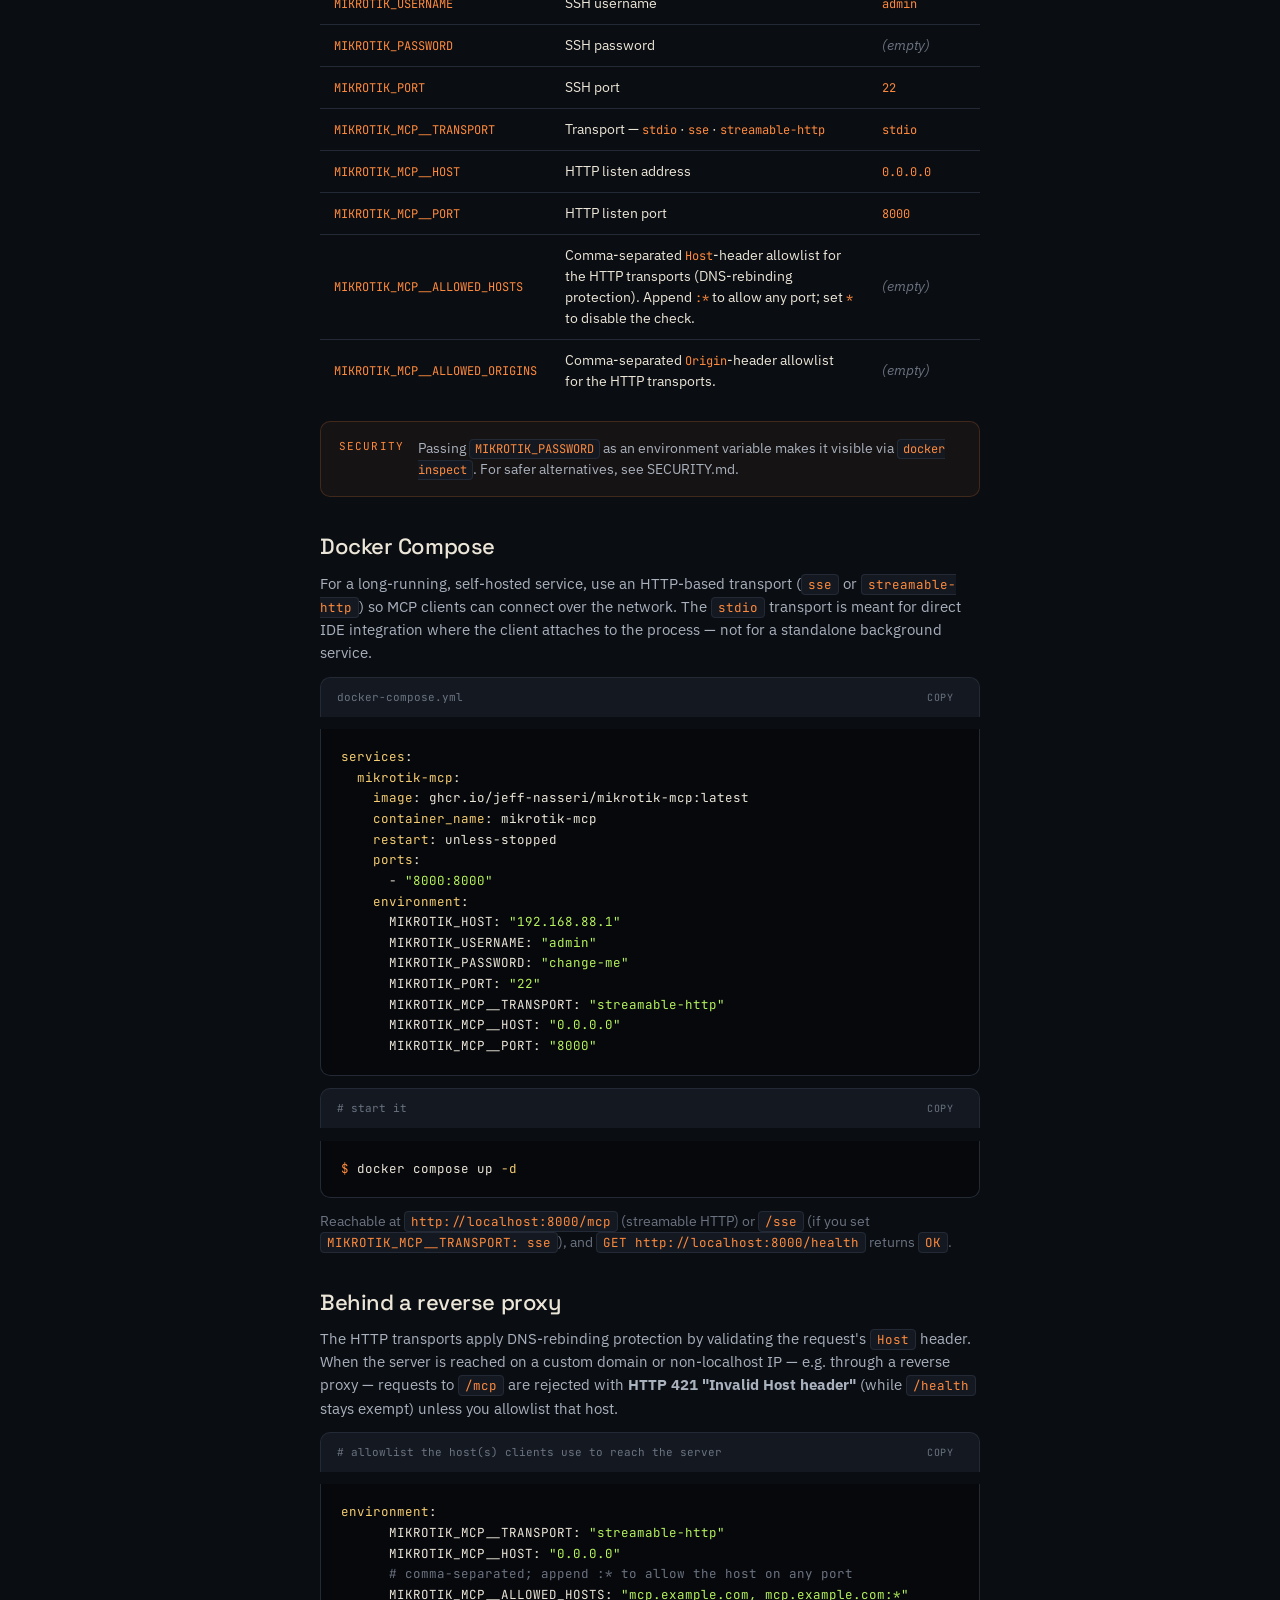
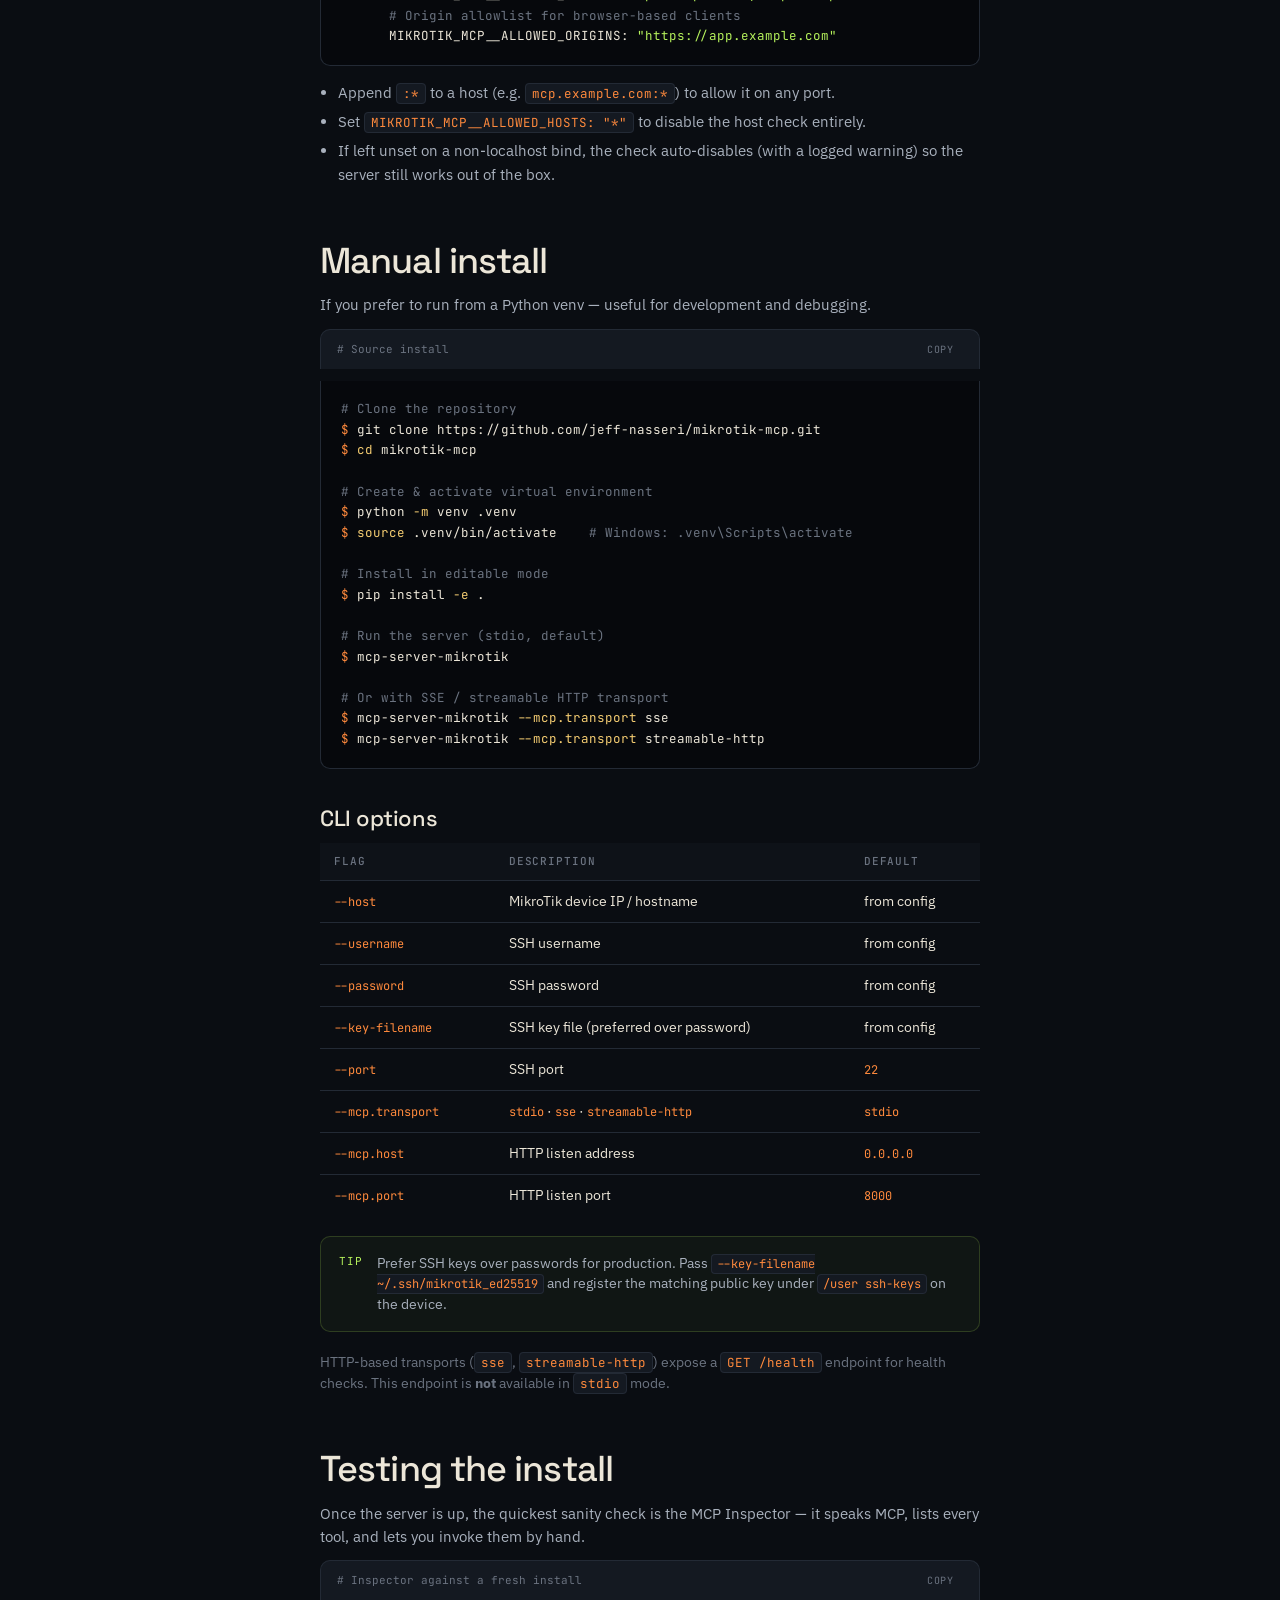
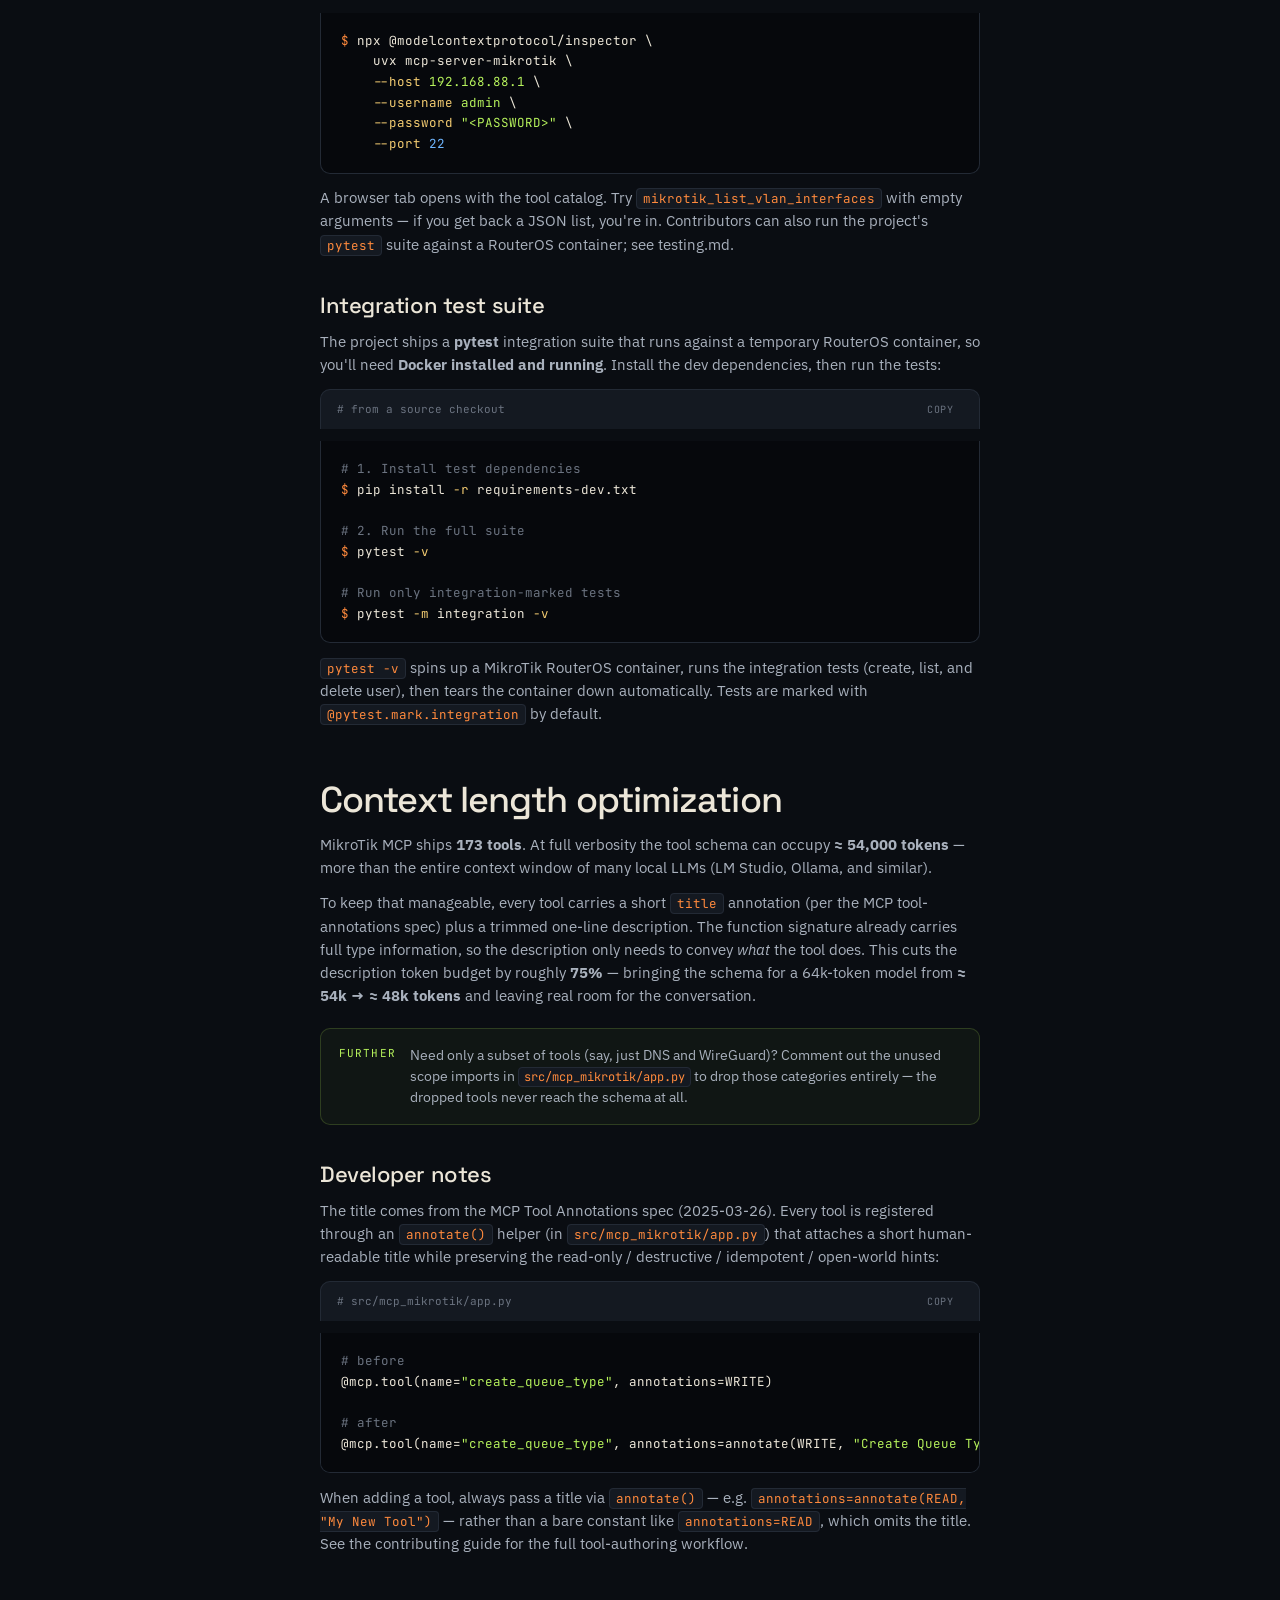
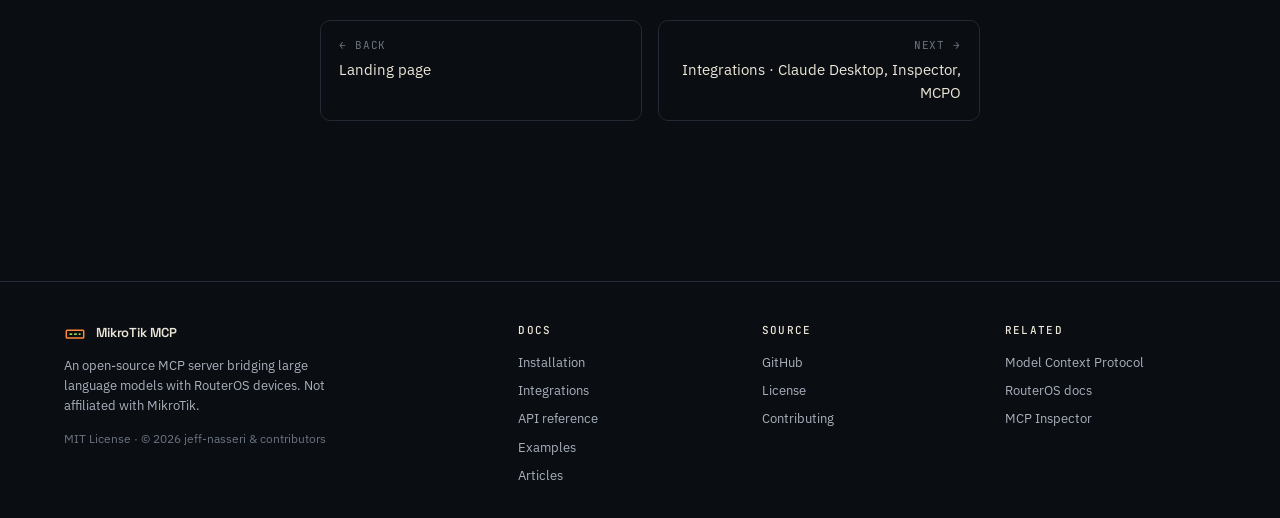
==== commit 13776868: "docs: sync website with latest repository changes (IPv6, MCP 2.0, SFTP) Catches the site up with the" ====
--- a/website-src/docs/index.html
+++ b/website-src/docs/index.html
@@ -115,7 +115,7 @@
 
     <h2 id="prereq">Prerequisites</h2>
     <ul>
-      <li><strong>Python 3.8+</strong> — only if you're not running via Docker.</li>
+      <li><strong>Python 3.10+</strong> — only if you're not running via Docker.</li>
       <li><strong>MikroTik RouterOS device</strong> with API/SSH access enabled.</li>
       <li><strong>Network reachability</strong> from your machine to the router's SSH port.</li>
       <li><strong>An MCP-capable client</strong> — Claude Desktop, MCP Inspector, or any tool that speaks MCP.</li>
@@ -373,7 +373,7 @@
 
     <!-- CONTEXT -->
     <h2 id="context">Context length optimization</h2>
-    <p>MikroTik MCP ships <strong>169 tools</strong>. At full verbosity the tool schema can occupy
+    <p>MikroTik MCP ships <strong>173 tools</strong>. At full verbosity the tool schema can occupy
       <strong>≈ 54,000 tokens</strong> — more than the entire context window of many local LLMs
       (LM Studio, Ollama, and similar).</p>
 
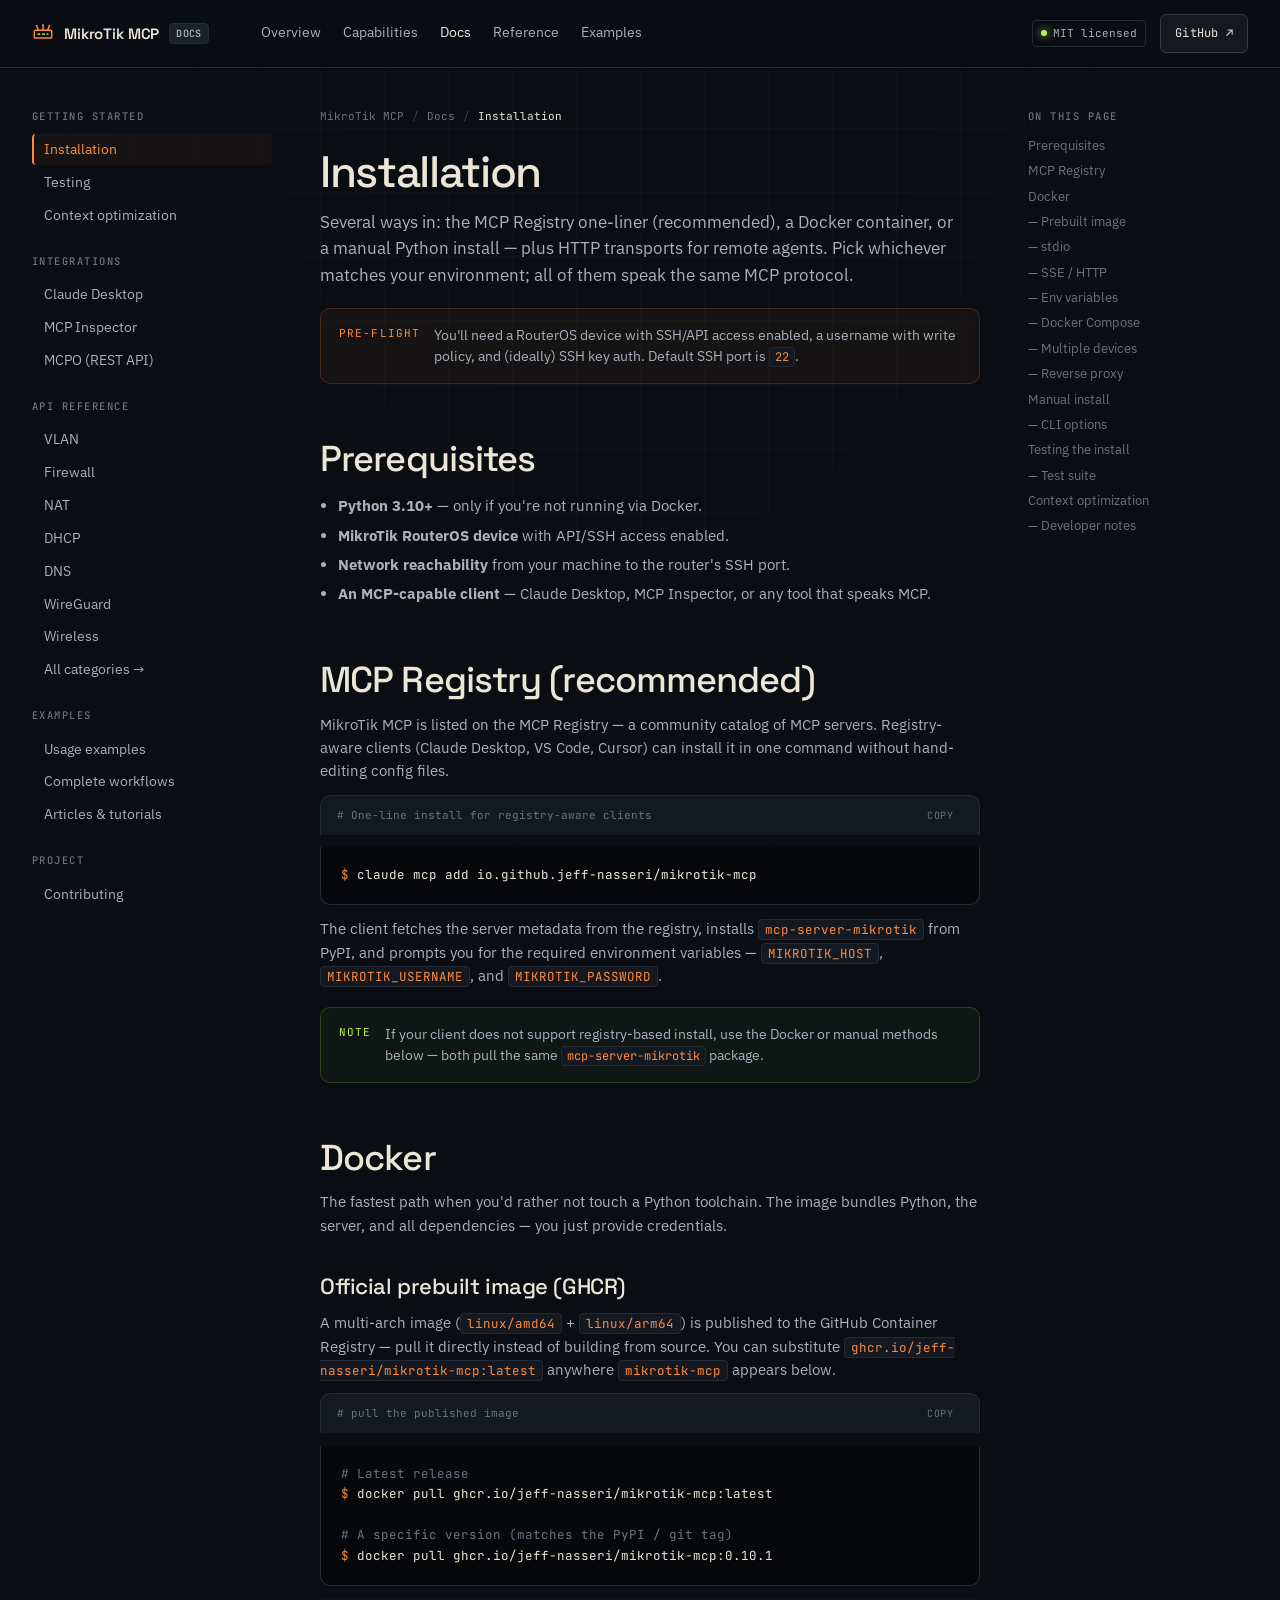
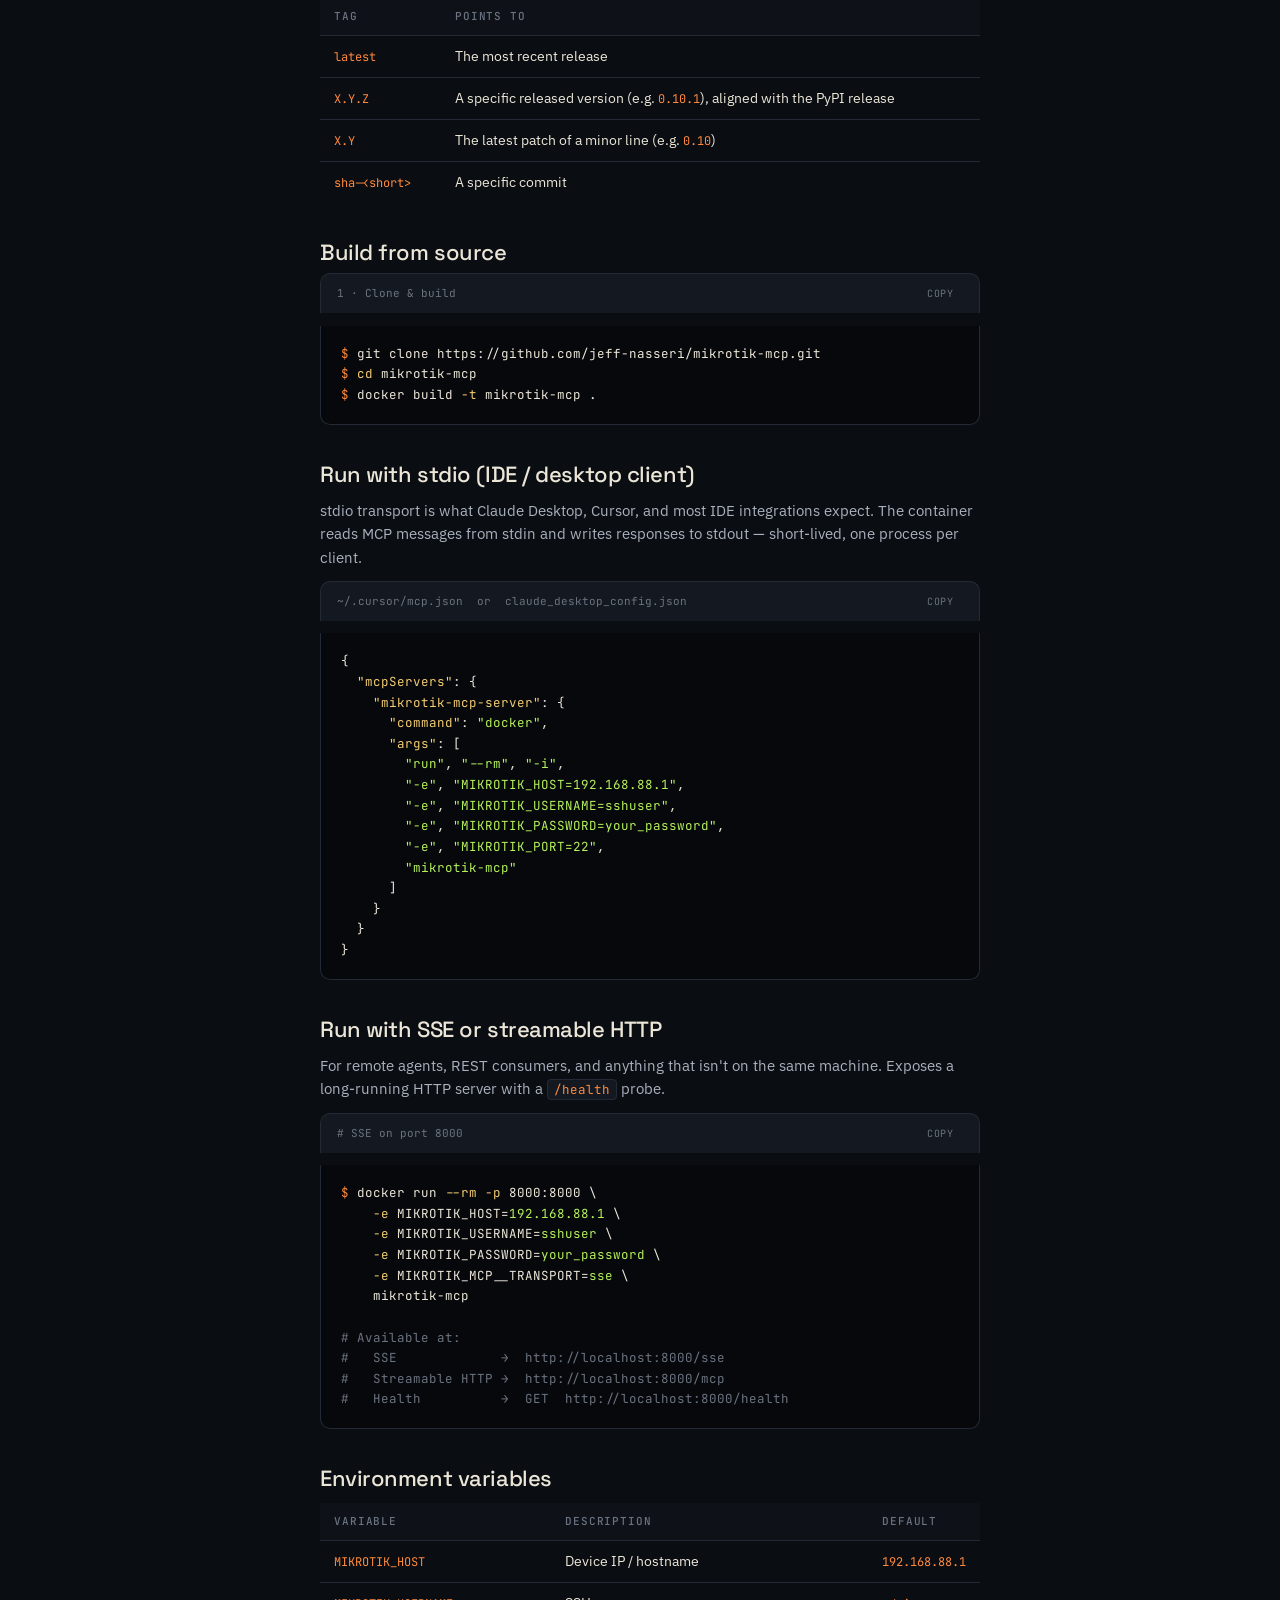
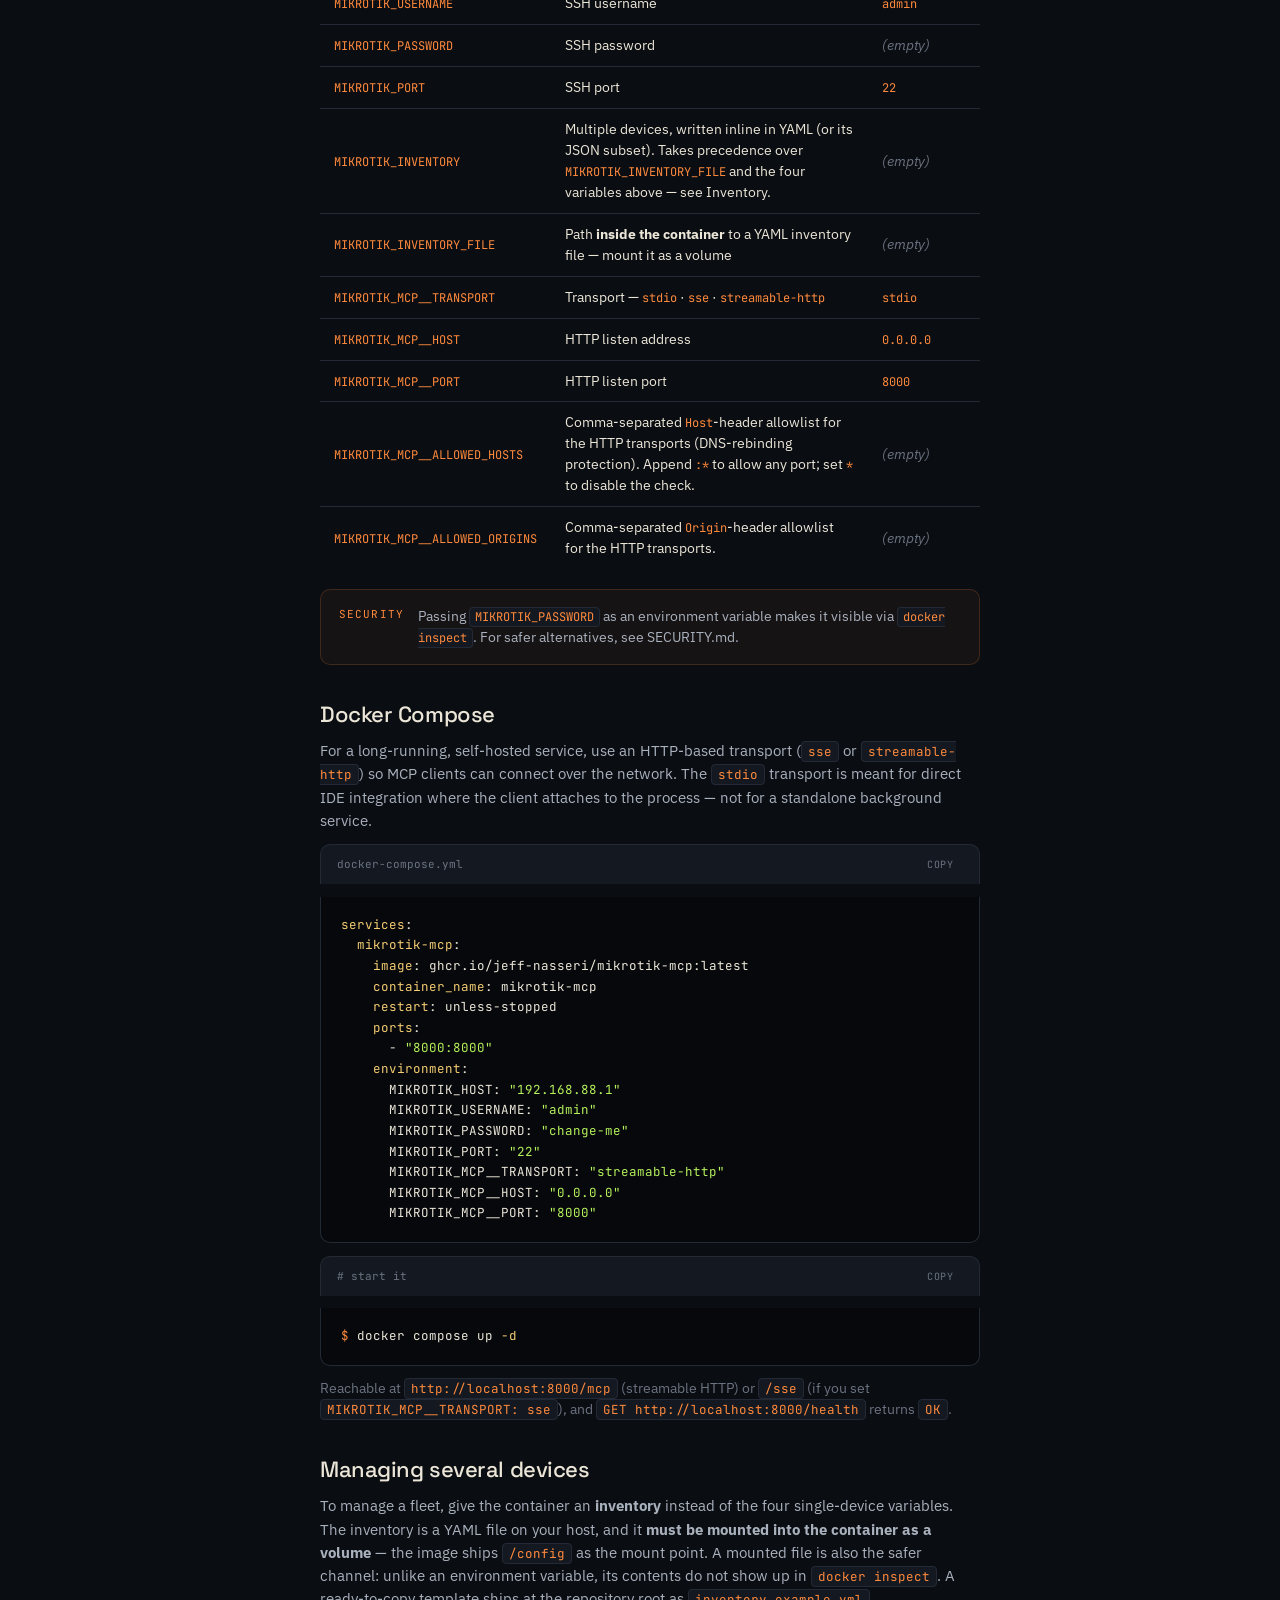
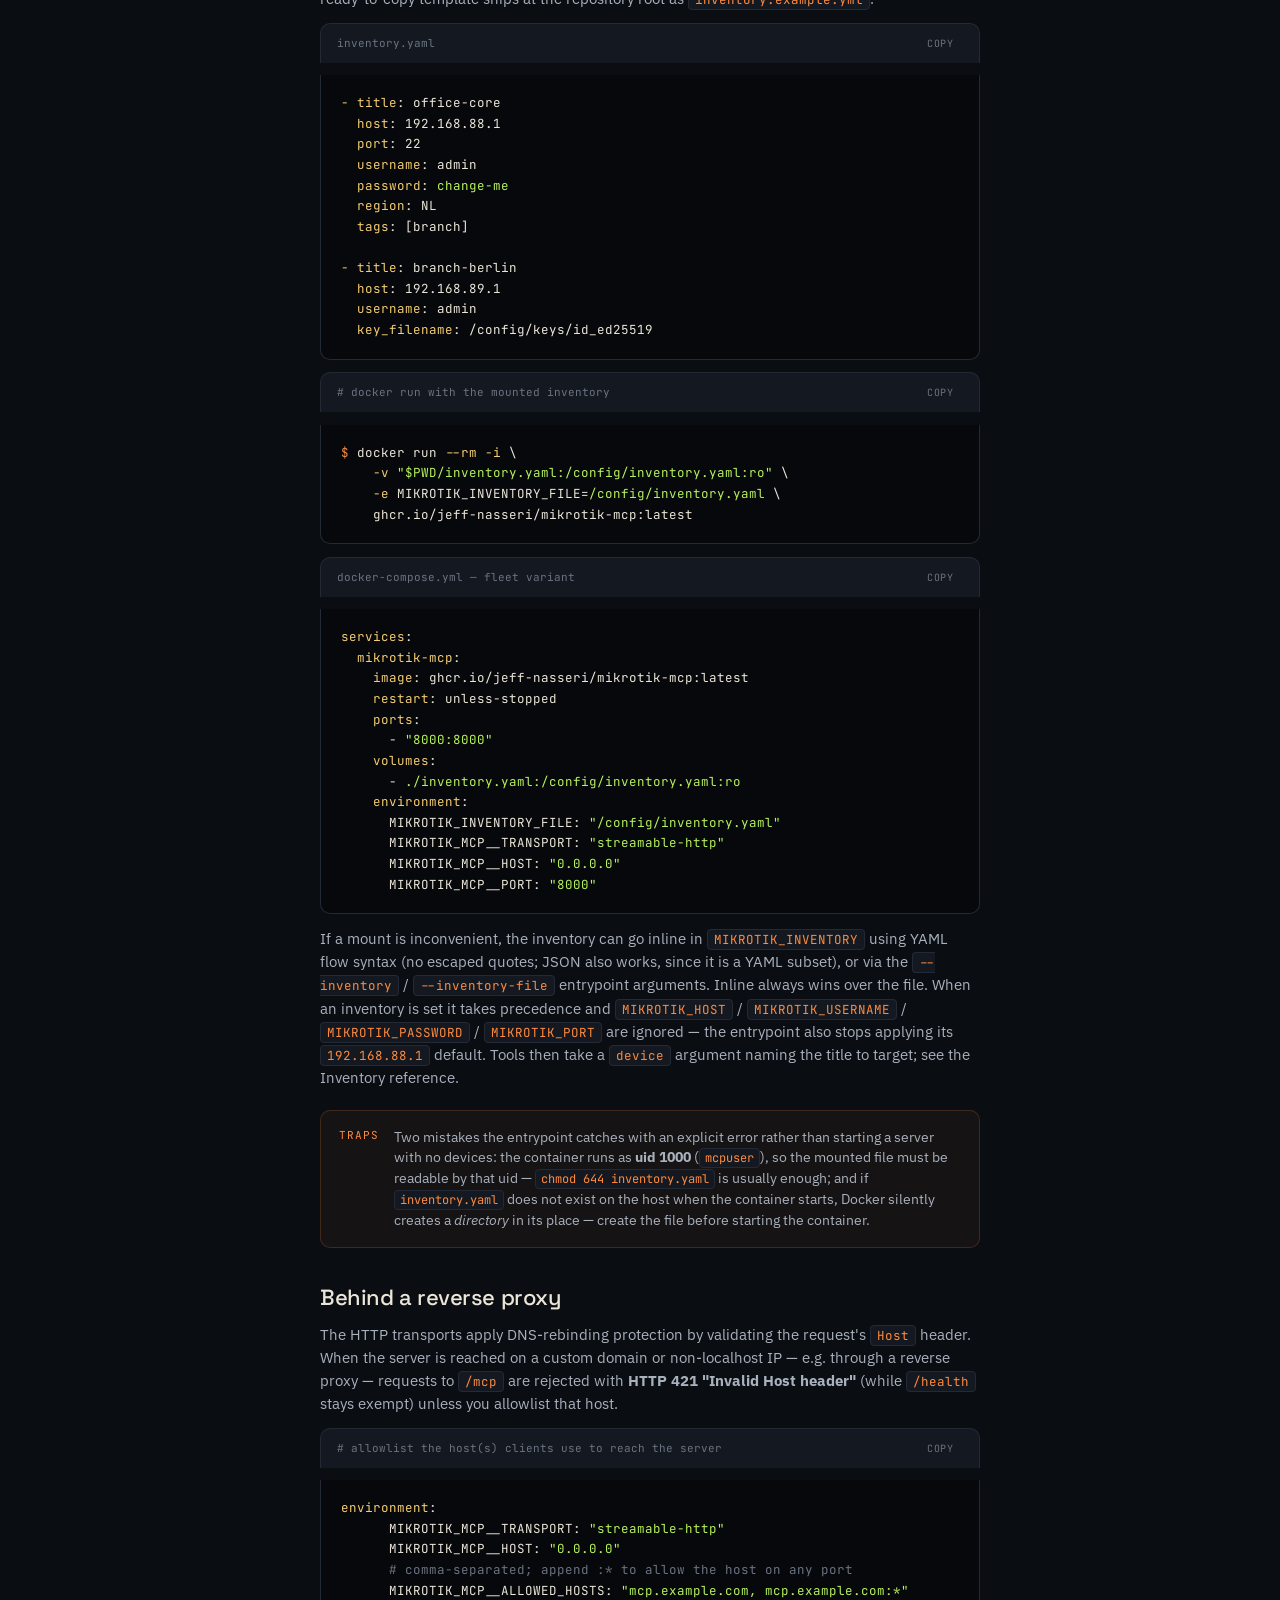
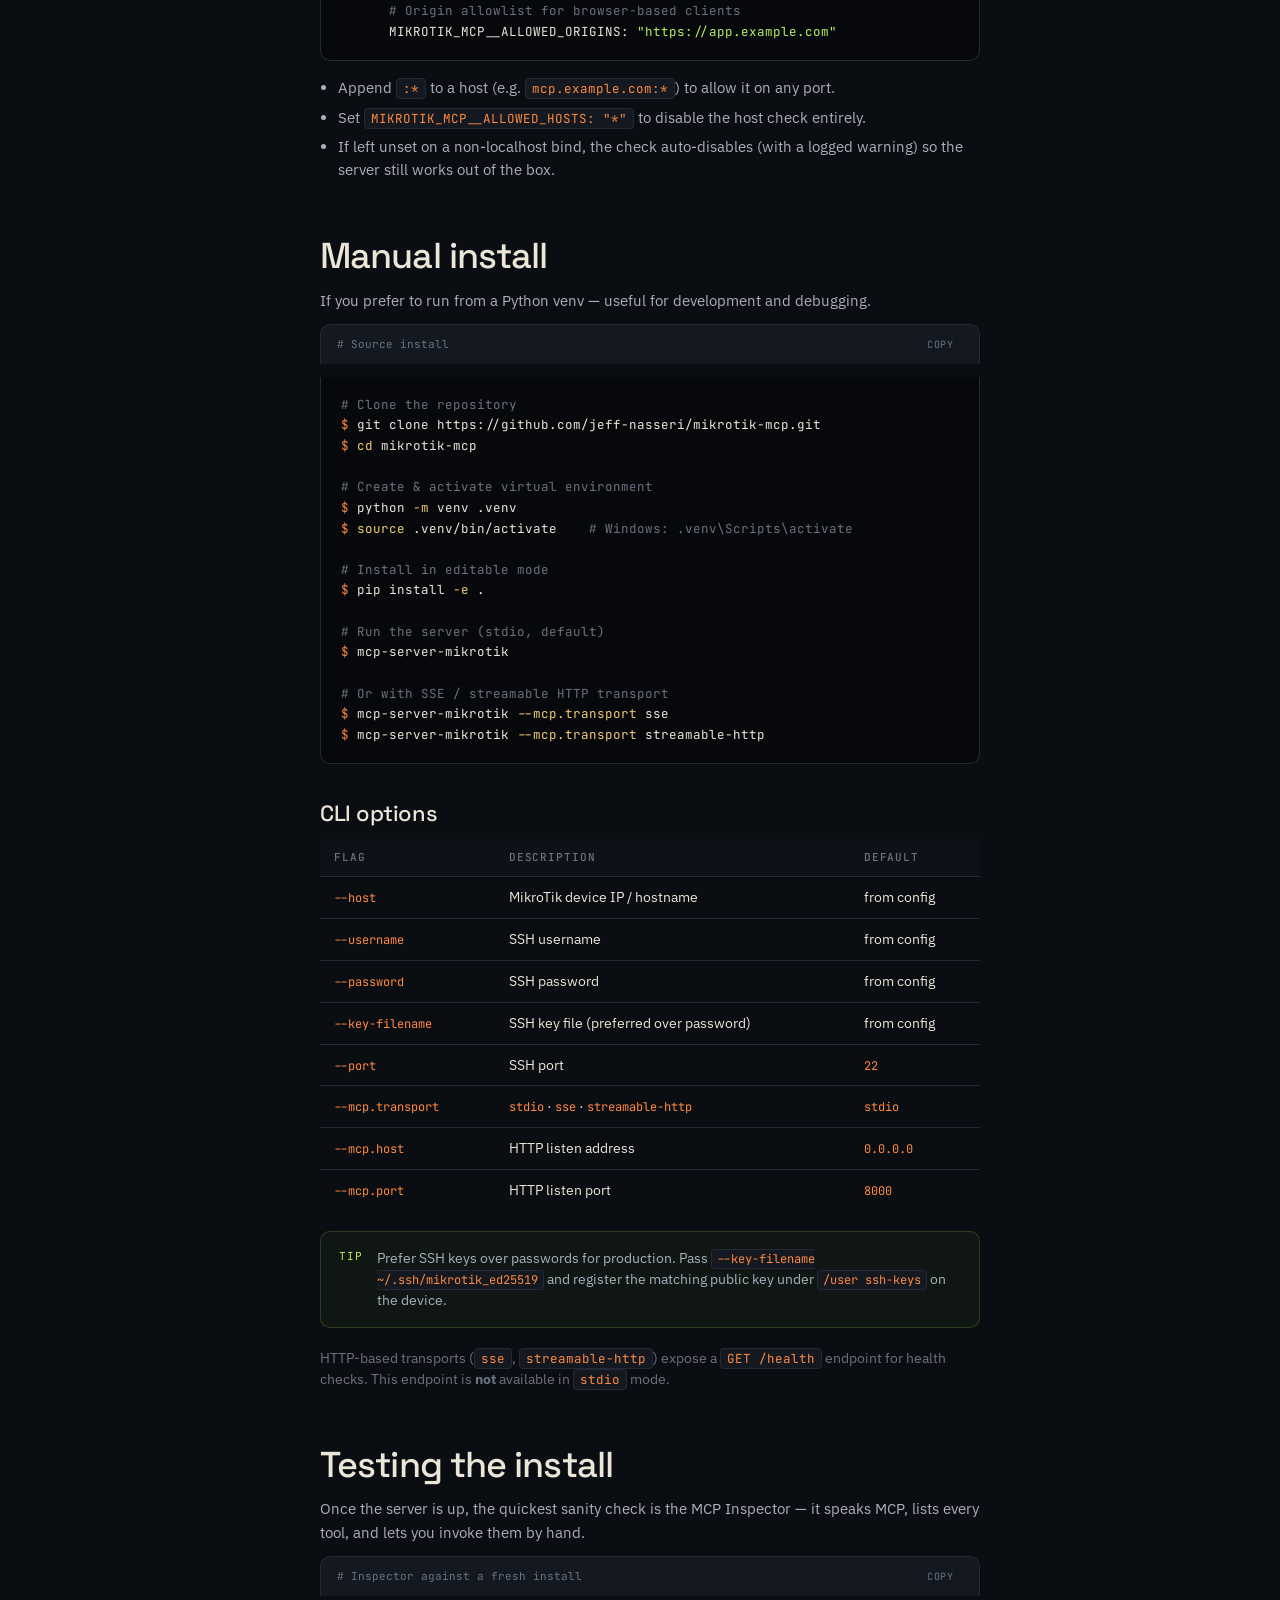
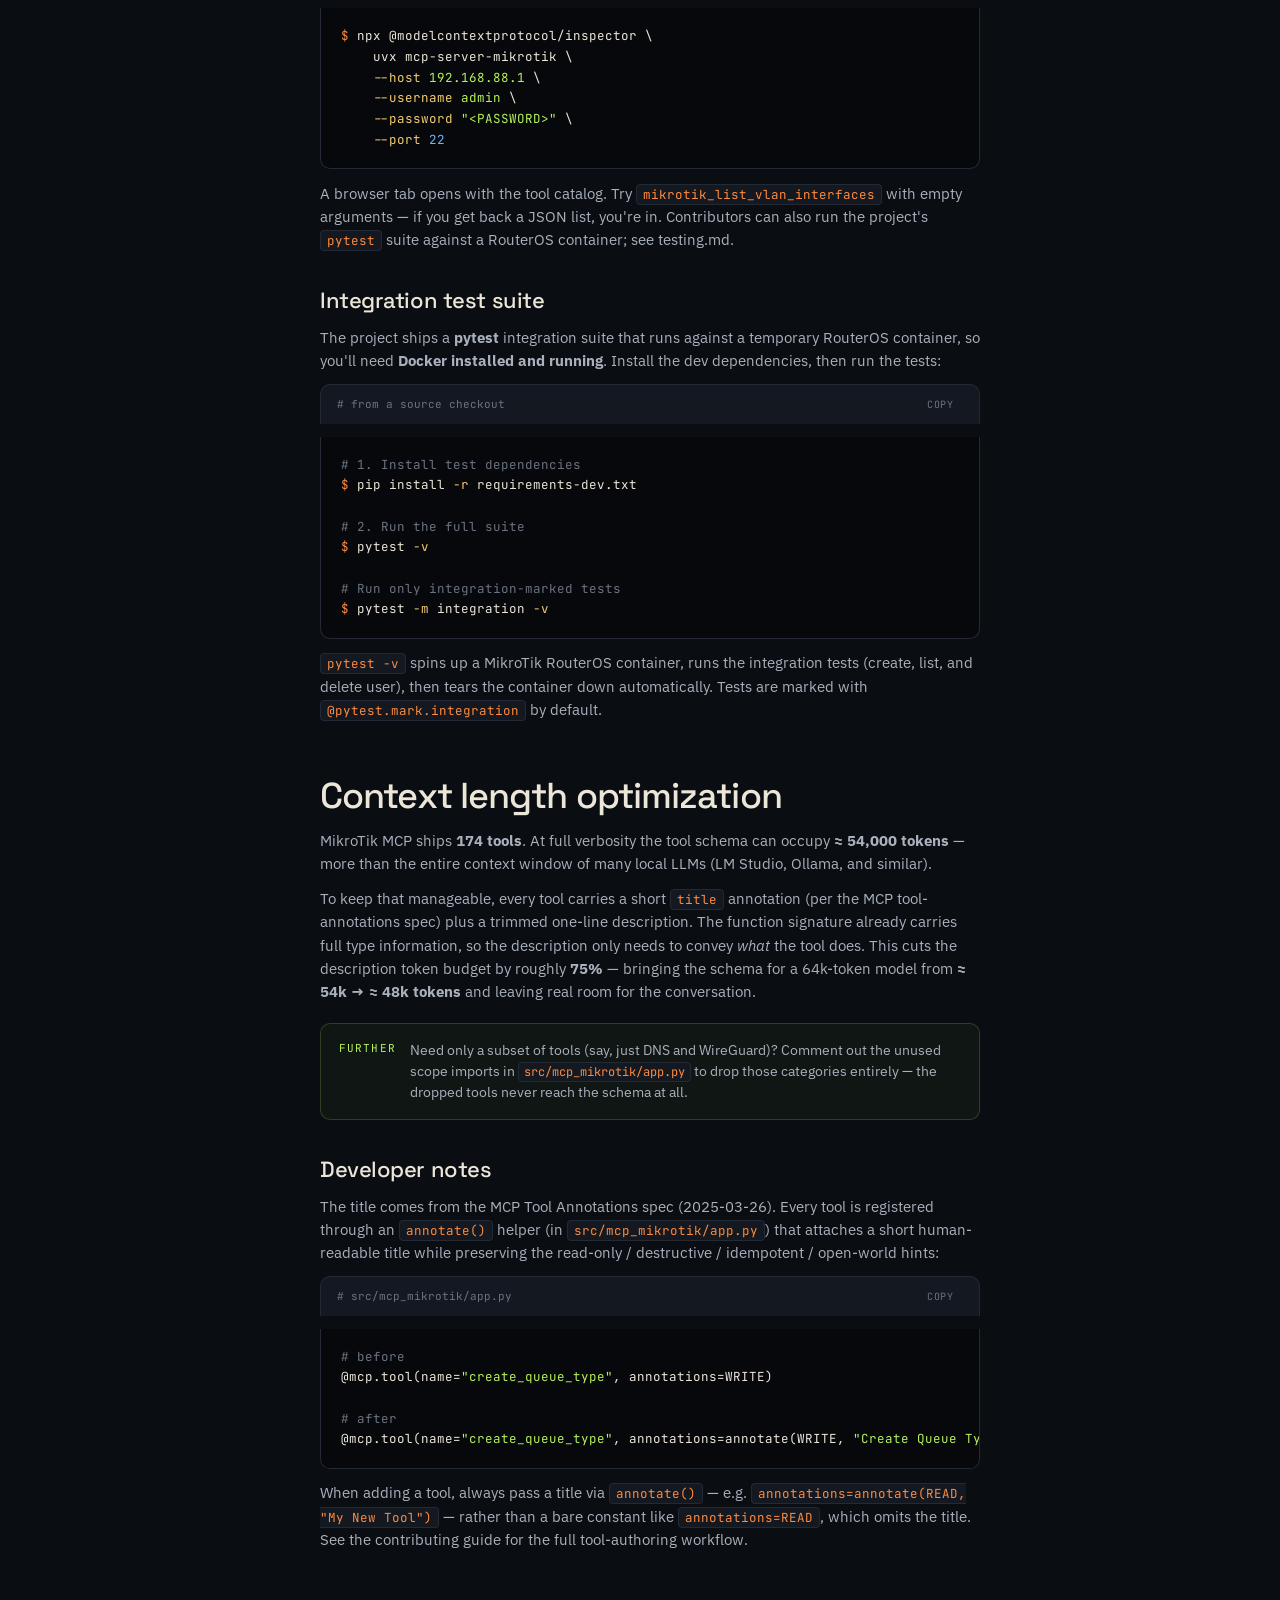
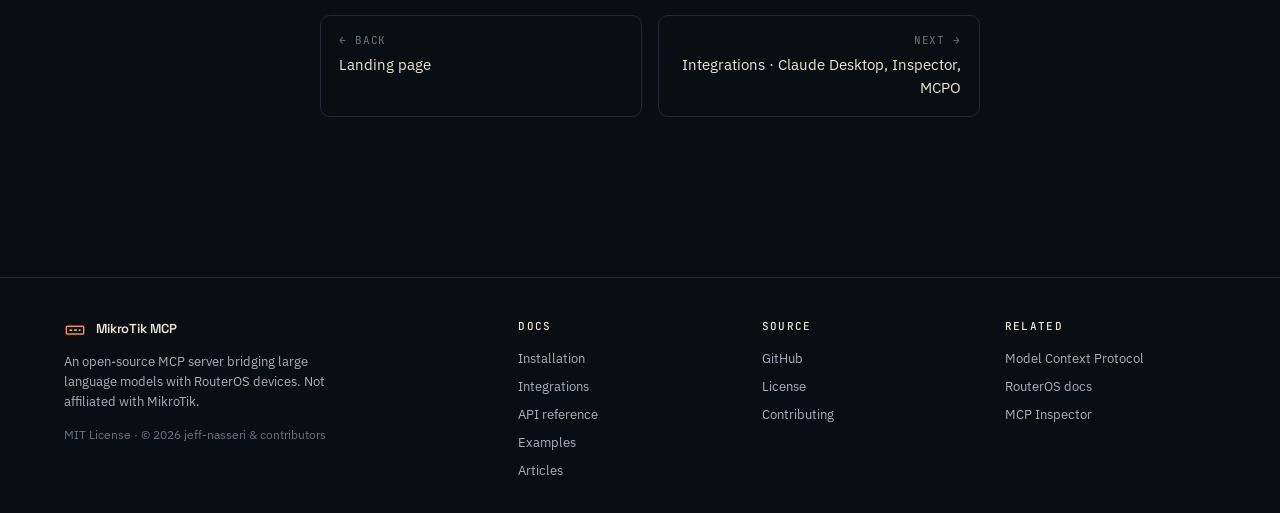
==== commit 9d0fbf5d: "docs: cover the multi-device inventory (v0.14.1) across the website The server can now manage a whol" ====
--- a/website-src/docs/index.html
+++ b/website-src/docs/index.html
@@ -221,6 +221,8 @@
         <tr><td><code class="mono">MIKROTIK_USERNAME</code></td><td>SSH username</td><td><code class="mono">admin</code></td></tr>
         <tr><td><code class="mono">MIKROTIK_PASSWORD</code></td><td>SSH password</td><td><em style="color:var(--ink-mute)">(empty)</em></td></tr>
         <tr><td><code class="mono">MIKROTIK_PORT</code></td><td>SSH port</td><td><code class="mono">22</code></td></tr>
+        <tr><td><code class="mono">MIKROTIK_INVENTORY</code></td><td>Multiple devices, written inline in YAML (or its JSON subset). Takes precedence over <code>MIKROTIK_INVENTORY_FILE</code> and the four variables above — see <a href="reference.html#inventory">Inventory</a>.</td><td><em style="color:var(--ink-mute)">(empty)</em></td></tr>
+        <tr><td><code class="mono">MIKROTIK_INVENTORY_FILE</code></td><td>Path <strong>inside the container</strong> to a YAML inventory file — mount it as a volume</td><td><em style="color:var(--ink-mute)">(empty)</em></td></tr>
         <tr><td><code class="mono">MIKROTIK_MCP__TRANSPORT</code></td><td>Transport — <code>stdio</code> · <code>sse</code> · <code>streamable-http</code></td><td><code class="mono">stdio</code></td></tr>
         <tr><td><code class="mono">MIKROTIK_MCP__HOST</code></td><td>HTTP listen address</td><td><code class="mono">0.0.0.0</code></td></tr>
         <tr><td><code class="mono">MIKROTIK_MCP__PORT</code></td><td>HTTP listen port</td><td><code class="mono">8000</code></td></tr>
@@ -265,6 +267,71 @@
       (streamable HTTP) or <code>/sse</code> (if you set <code>MIKROTIK_MCP__TRANSPORT: sse</code>), and
       <code>GET http://localhost:8000/health</code> returns <code>OK</code>.</p>
 
+    <h3 id="inventory-docker">Managing several devices</h3>
+    <p>To manage a fleet, give the container an <strong>inventory</strong> instead of the four
+      single-device variables. The inventory is a YAML file on your host, and it <strong>must be
+      mounted into the container as a volume</strong> — the image ships <code>/config</code> as the
+      mount point. A mounted file is also the safer channel: unlike an environment variable, its
+      contents do not show up in <code>docker inspect</code>. A ready-to-copy template ships at the
+      repository root as
+      <a href="https://github.com/jeff-nasseri/mikrotik-mcp/blob/master/inventory.example.yml" target="_blank" rel="noopener"><code>inventory.example.yml</code></a>.</p>
+
+    <div class="code-header"><span>inventory.yaml</span><button class="copy-btn">Copy</button></div>
+    <pre class="code"><span class="k">- title</span>: office-core
+  <span class="k">host</span>: 192.168.88.1
+  <span class="k">port</span>: 22
+  <span class="k">username</span>: admin
+  <span class="k">password</span>: <span class="s">change-me</span>
+  <span class="k">region</span>: NL
+  <span class="k">tags</span>: [branch]
+
+<span class="k">- title</span>: branch-berlin
+  <span class="k">host</span>: 192.168.89.1
+  <span class="k">username</span>: admin
+  <span class="k">key_filename</span>: /config/keys/id_ed25519</pre>
+
+    <div class="code-header"><span># docker run with the mounted inventory</span><button class="copy-btn">Copy</button></div>
+    <pre class="code"><span class="p">$</span> docker run <span class="k">--rm -i</span> \
+    <span class="k">-v</span> <span class="s">"$PWD/inventory.yaml:/config/inventory.yaml:ro"</span> \
+    <span class="k">-e</span> MIKROTIK_INVENTORY_FILE=<span class="s">/config/inventory.yaml</span> \
+    ghcr.io/jeff-nasseri/mikrotik-mcp:latest</pre>
+
+    <div class="code-header"><span>docker-compose.yml — fleet variant</span><button class="copy-btn">Copy</button></div>
+    <pre class="code"><span class="k">services</span>:
+  <span class="k">mikrotik-mcp</span>:
+    <span class="k">image</span>: ghcr.io/jeff-nasseri/mikrotik-mcp:latest
+    <span class="k">restart</span>: unless-stopped
+    <span class="k">ports</span>:
+      - <span class="s">"8000:8000"</span>
+    <span class="k">volumes</span>:
+      - <span class="s">./inventory.yaml:/config/inventory.yaml:ro</span>
+    <span class="k">environment</span>:
+      MIKROTIK_INVENTORY_FILE: <span class="s">"/config/inventory.yaml"</span>
+      MIKROTIK_MCP__TRANSPORT: <span class="s">"streamable-http"</span>
+      MIKROTIK_MCP__HOST: <span class="s">"0.0.0.0"</span>
+      MIKROTIK_MCP__PORT: <span class="s">"8000"</span></pre>
+
+    <p>If a mount is inconvenient, the inventory can go inline in <code>MIKROTIK_INVENTORY</code>
+      using YAML flow syntax (no escaped quotes; JSON also works, since it is a YAML subset), or via
+      the <code>--inventory</code> / <code>--inventory-file</code> entrypoint arguments. Inline always
+      wins over the file. When an inventory is set it takes precedence and <code>MIKROTIK_HOST</code> /
+      <code>MIKROTIK_USERNAME</code> / <code>MIKROTIK_PASSWORD</code> / <code>MIKROTIK_PORT</code> are
+      ignored — the entrypoint also stops applying its <code>192.168.88.1</code> default. Tools then
+      take a <code>device</code> argument naming the title to target; see the
+      <a href="reference.html#inventory">Inventory reference</a>.</p>
+
+    <div class="callout">
+      <span class="icon">TRAPS</span>
+      <div>
+        Two mistakes the entrypoint catches with an explicit error rather than starting a server with
+        no devices: the container runs as <strong>uid&nbsp;1000</strong> (<code>mcpuser</code>), so the
+        mounted file must be readable by that uid — <code>chmod 644 inventory.yaml</code> is usually
+        enough; and if <code>inventory.yaml</code> does not exist on the host when the container
+        starts, Docker silently creates a <em>directory</em> in its place — create the file before
+        starting the container.
+      </div>
+    </div>
+
     <h3 id="reverse-proxy">Behind a reverse proxy</h3>
     <p>The HTTP transports apply DNS-rebinding protection by validating the request's <code>Host</code>
       header. When the server is reached on a custom domain or non-localhost IP — e.g. through a reverse
@@ -373,7 +440,7 @@
 
     <!-- CONTEXT -->
     <h2 id="context">Context length optimization</h2>
-    <p>MikroTik MCP ships <strong>173 tools</strong>. At full verbosity the tool schema can occupy
+    <p>MikroTik MCP ships <strong>174 tools</strong>. At full verbosity the tool schema can occupy
       <strong>≈ 54,000 tokens</strong> — more than the entire context window of many local LLMs
       (LM Studio, Ollama, and similar).</p>
 
@@ -434,6 +501,7 @@
       <li><a href="#sse-docker">— SSE / HTTP</a></li>
       <li><a href="#env">— Env variables</a></li>
       <li><a href="#compose">— Docker Compose</a></li>
+      <li><a href="#inventory-docker">— Multiple devices</a></li>
       <li><a href="#reverse-proxy">— Reverse proxy</a></li>
       <li><a href="#manual">Manual install</a></li>
       <li><a href="#cli">— CLI options</a></li>
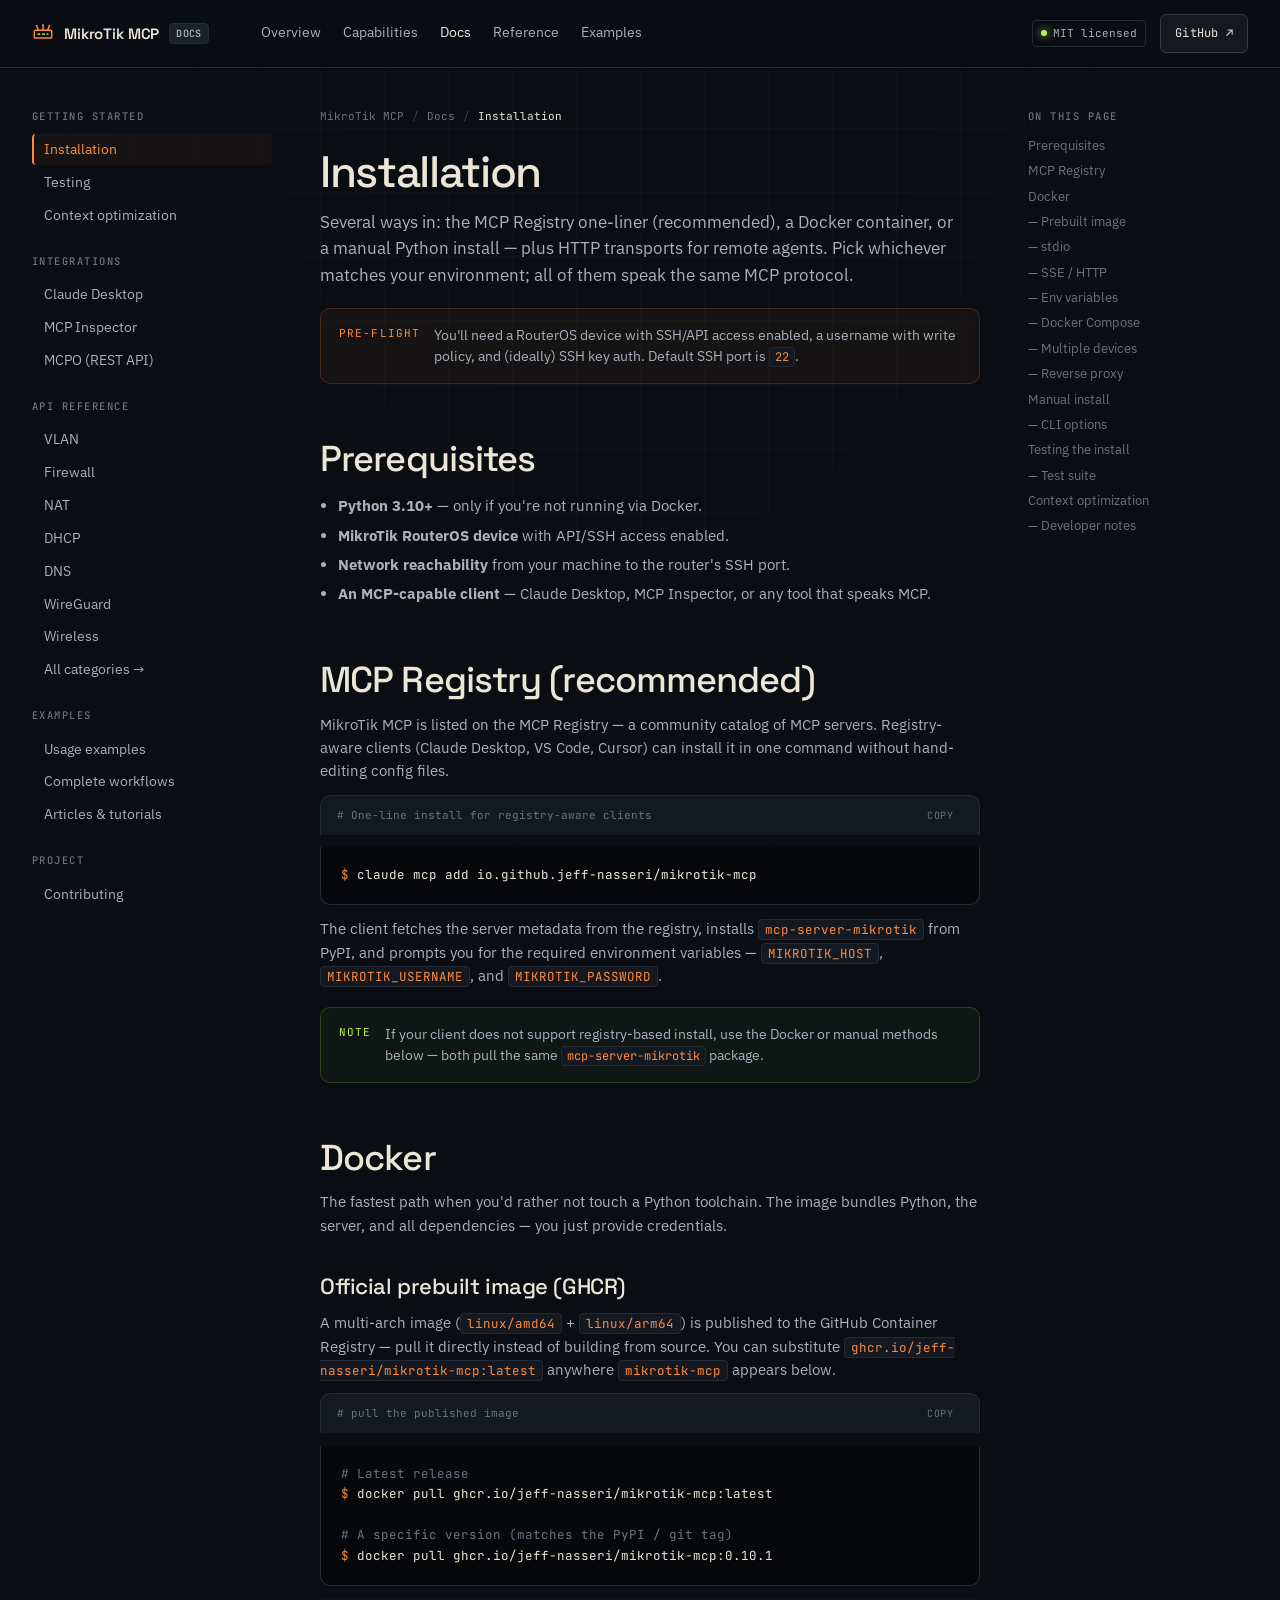
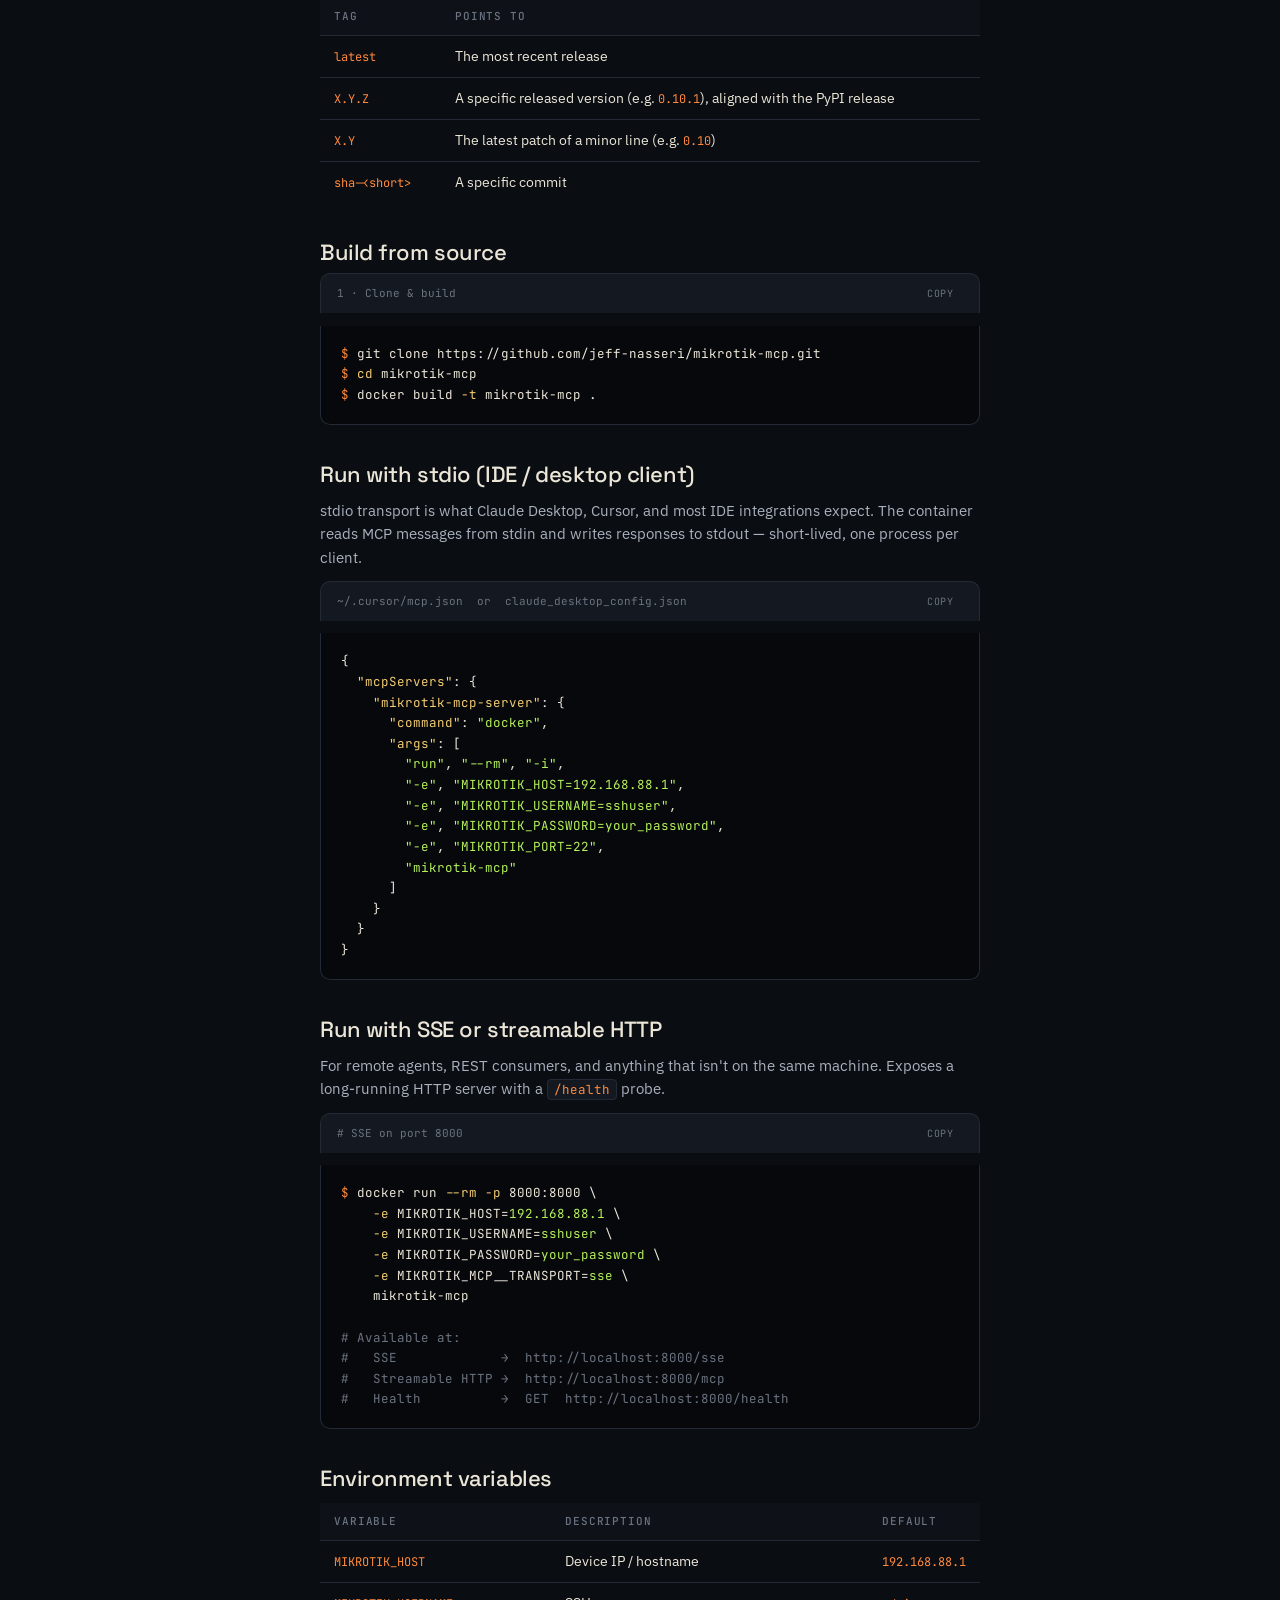
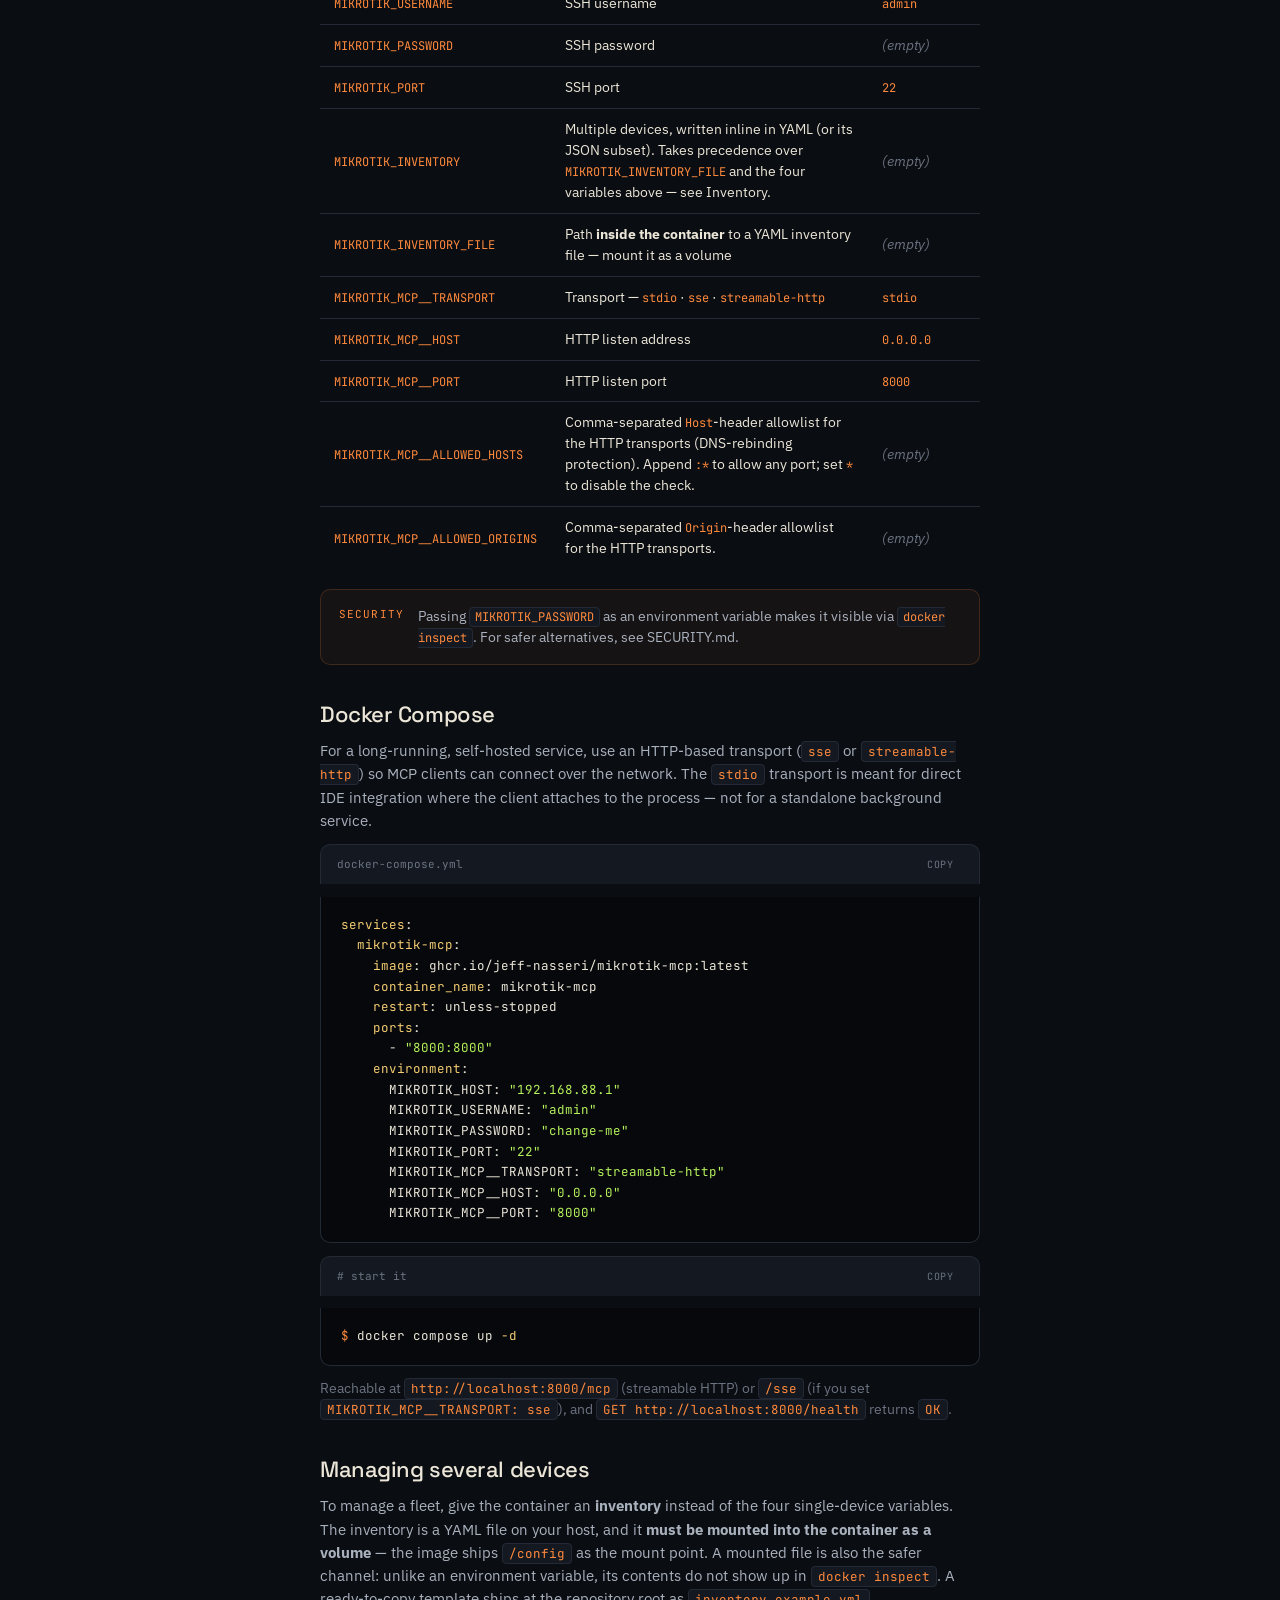
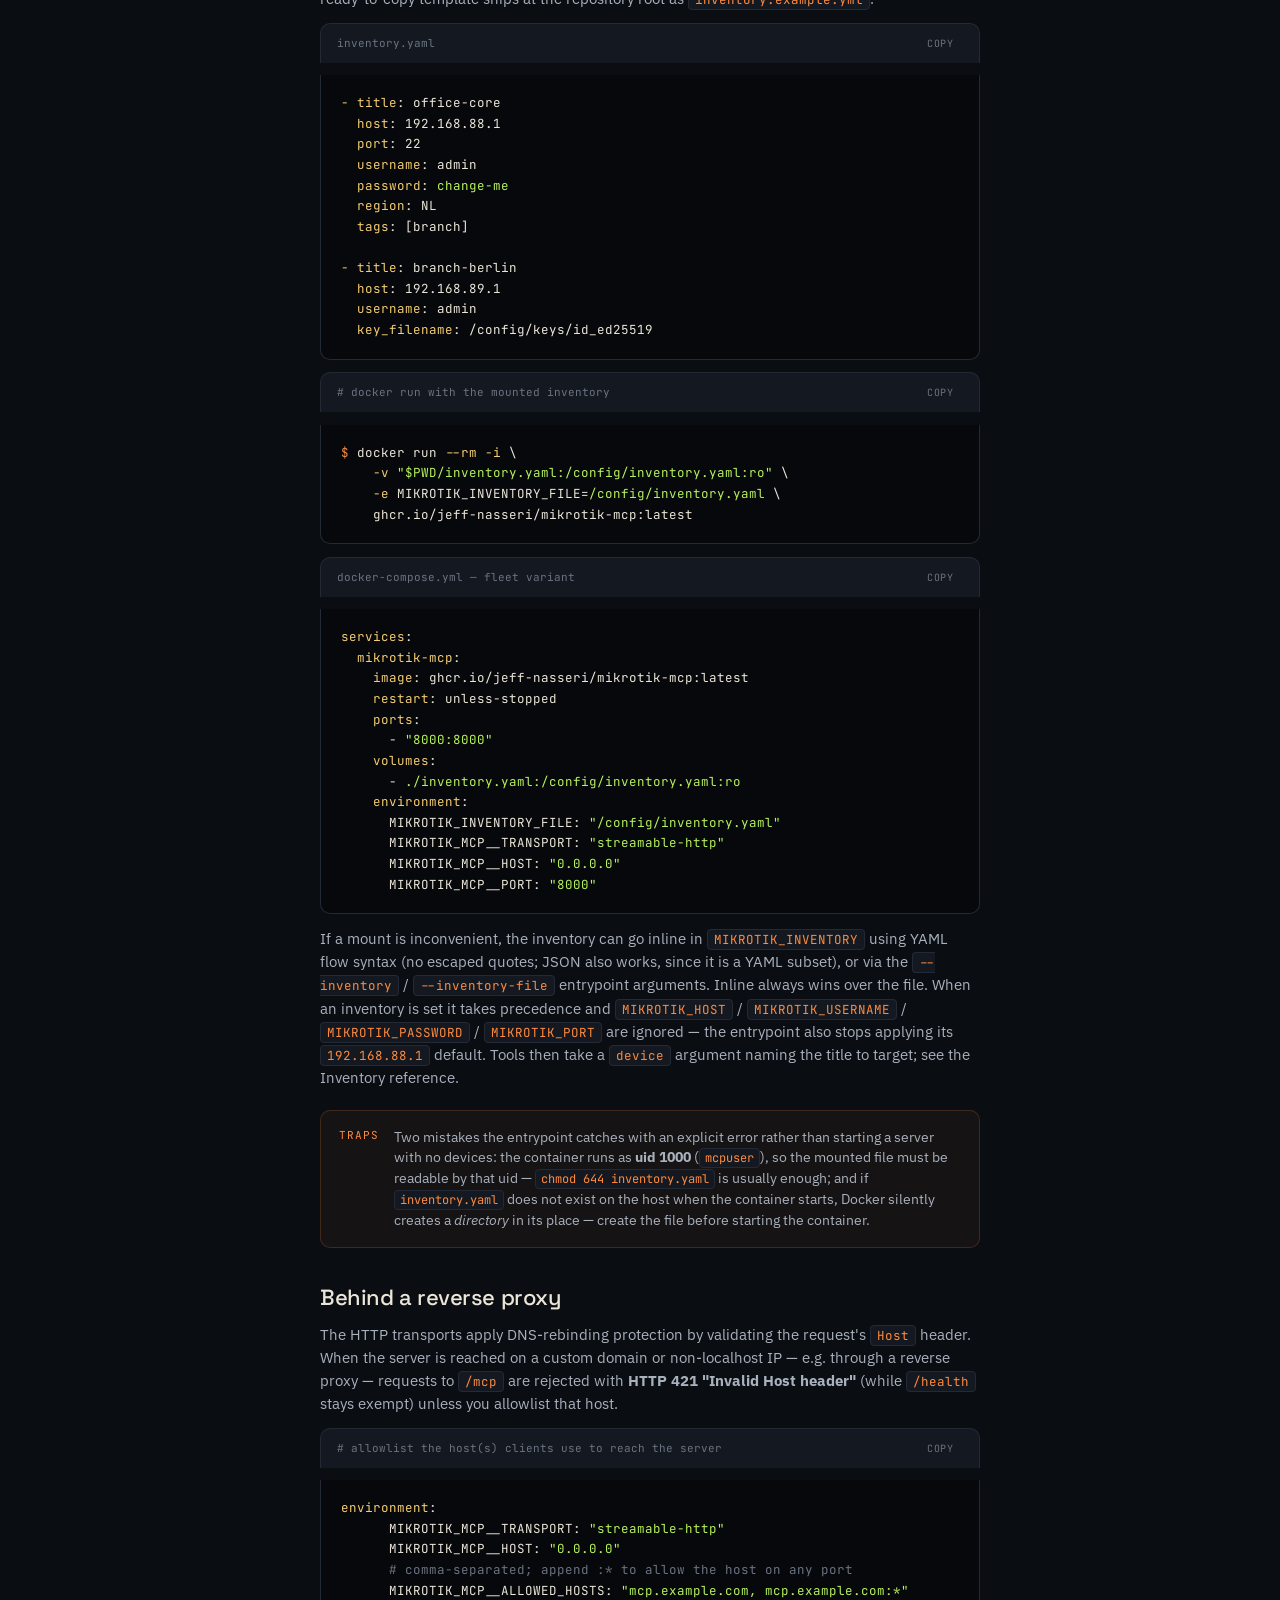
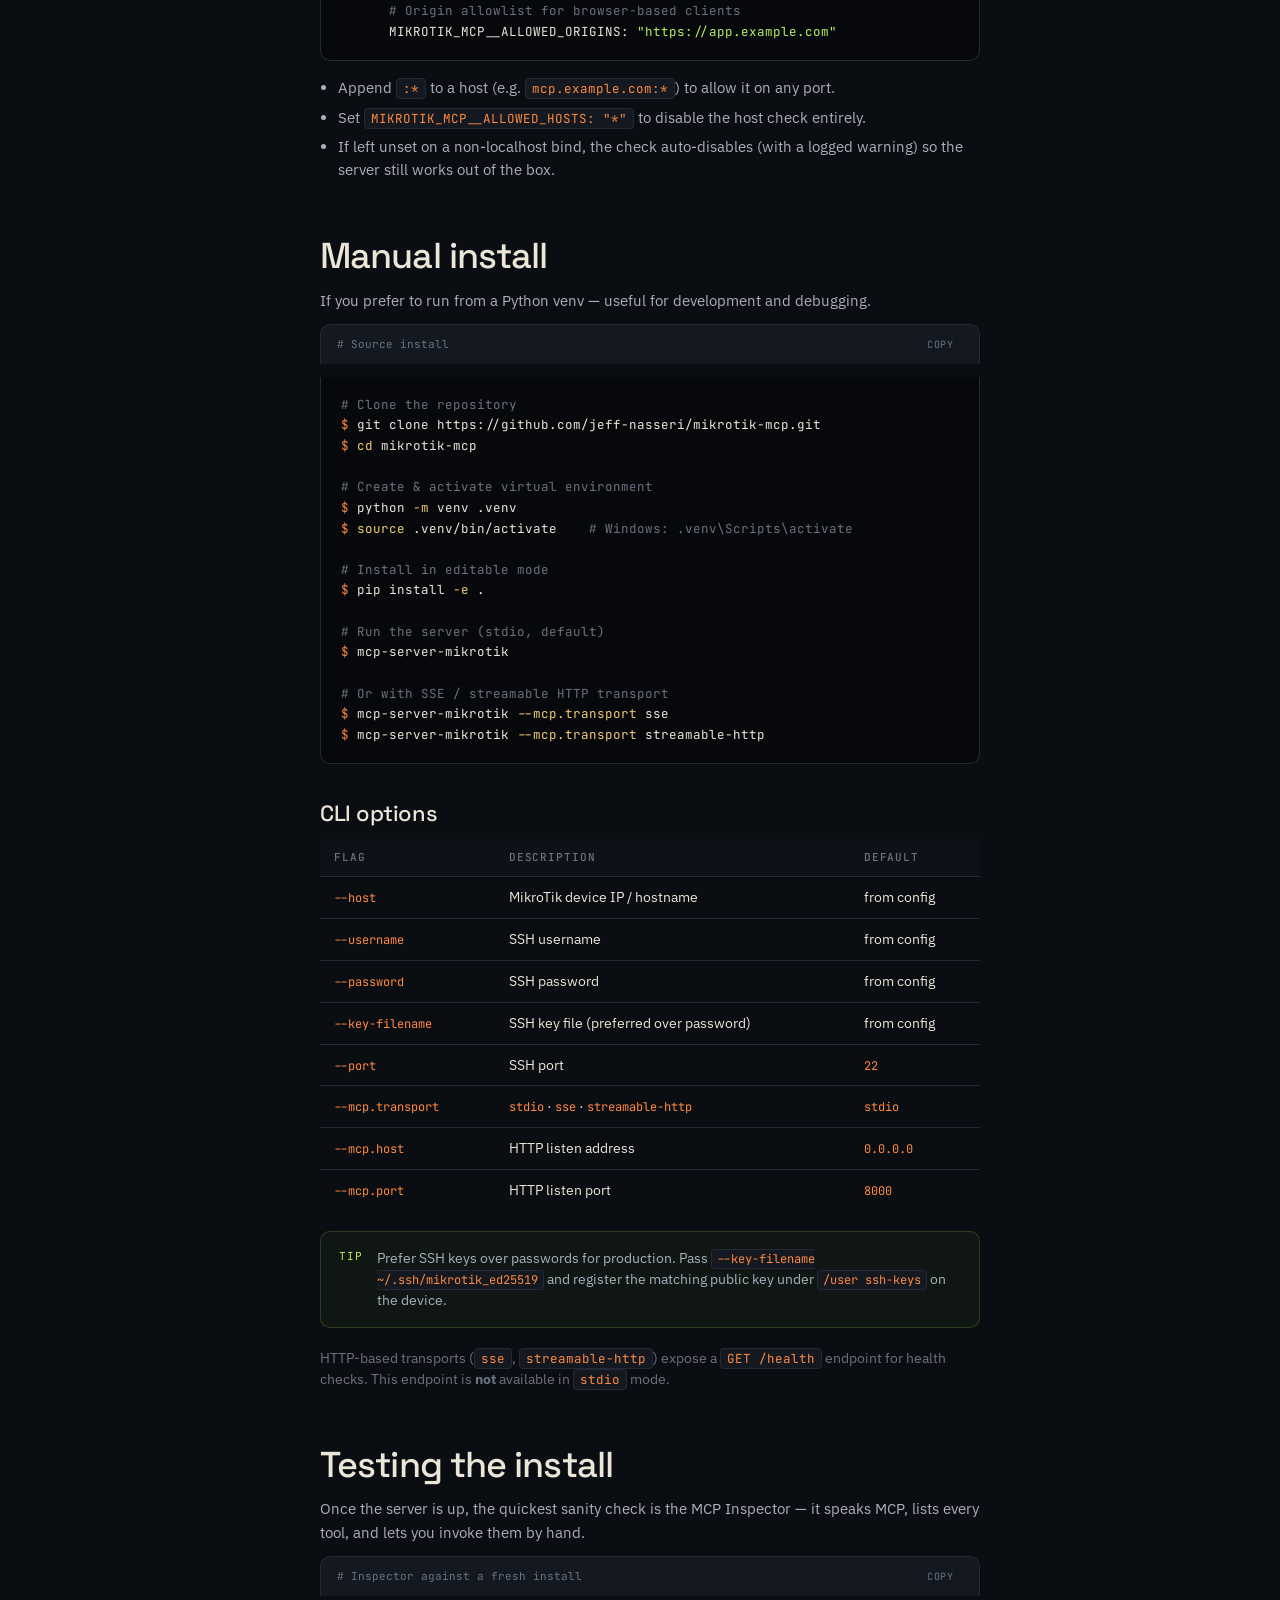
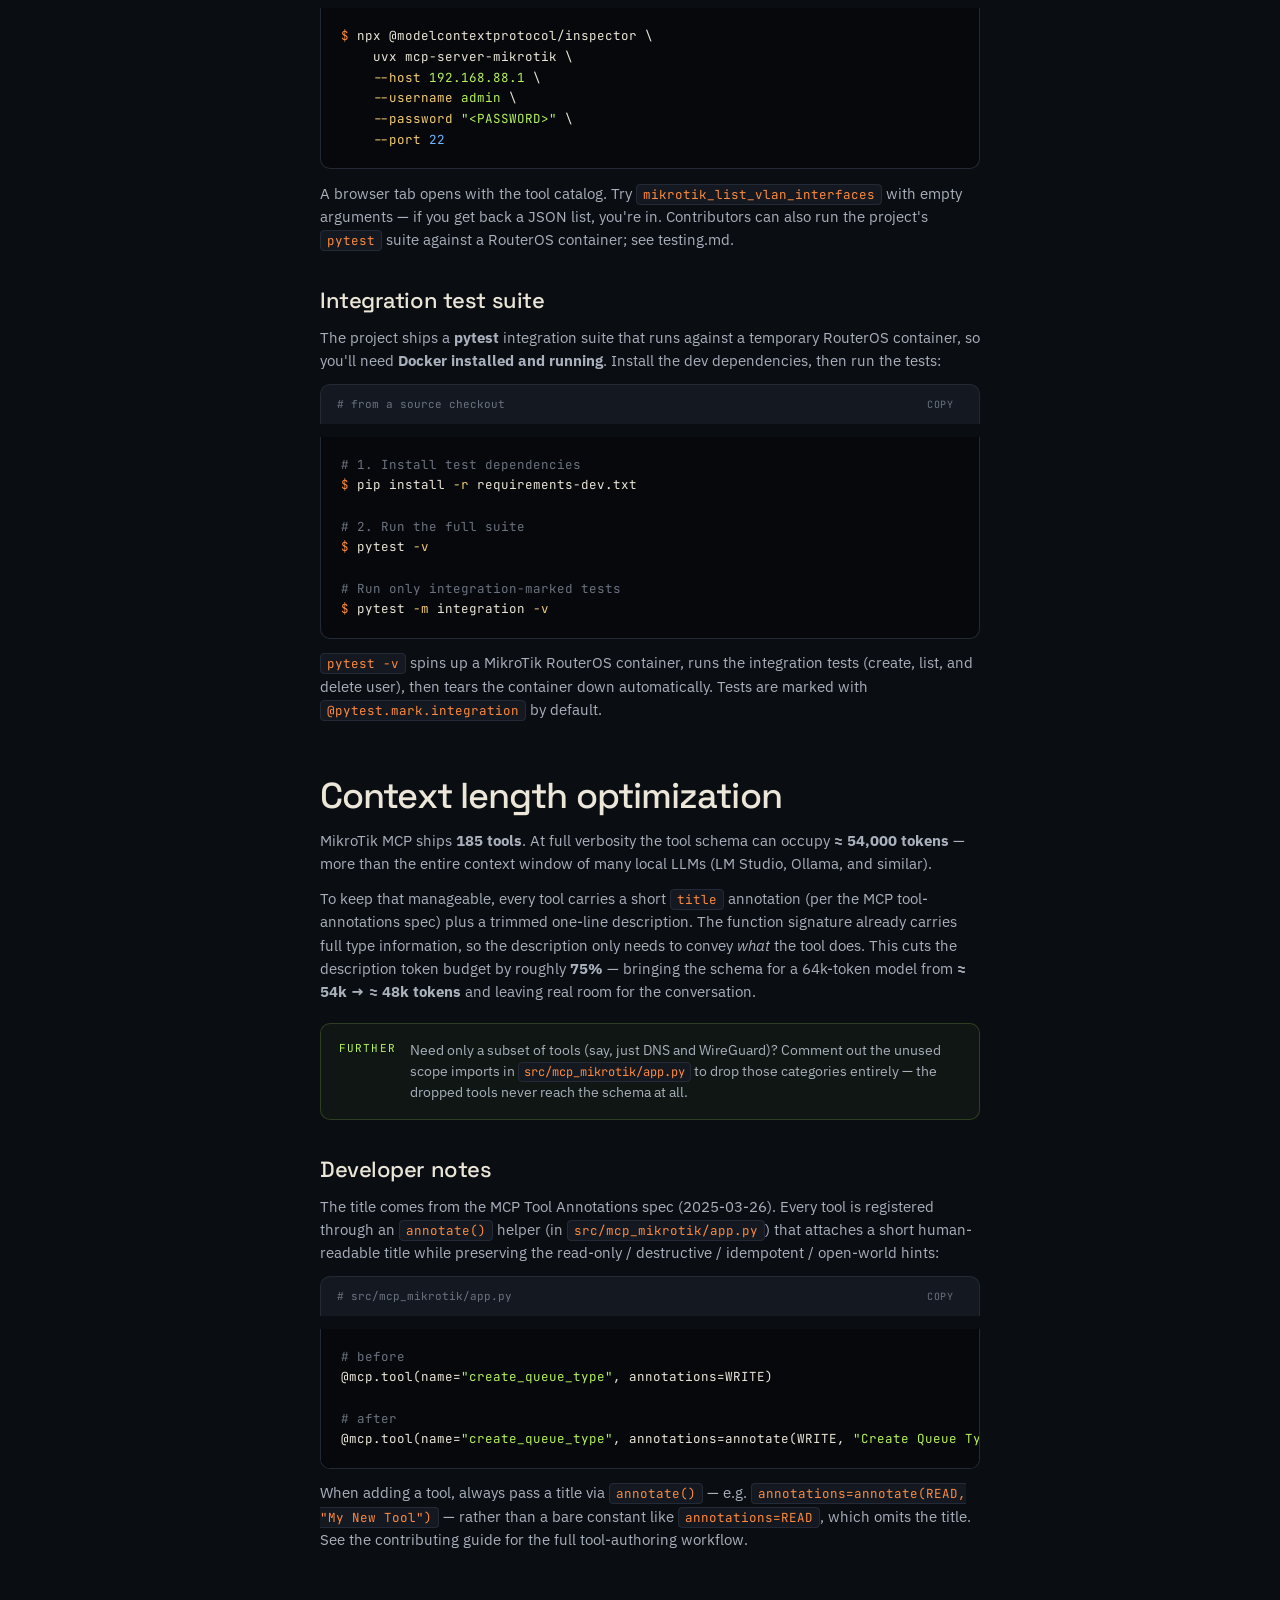
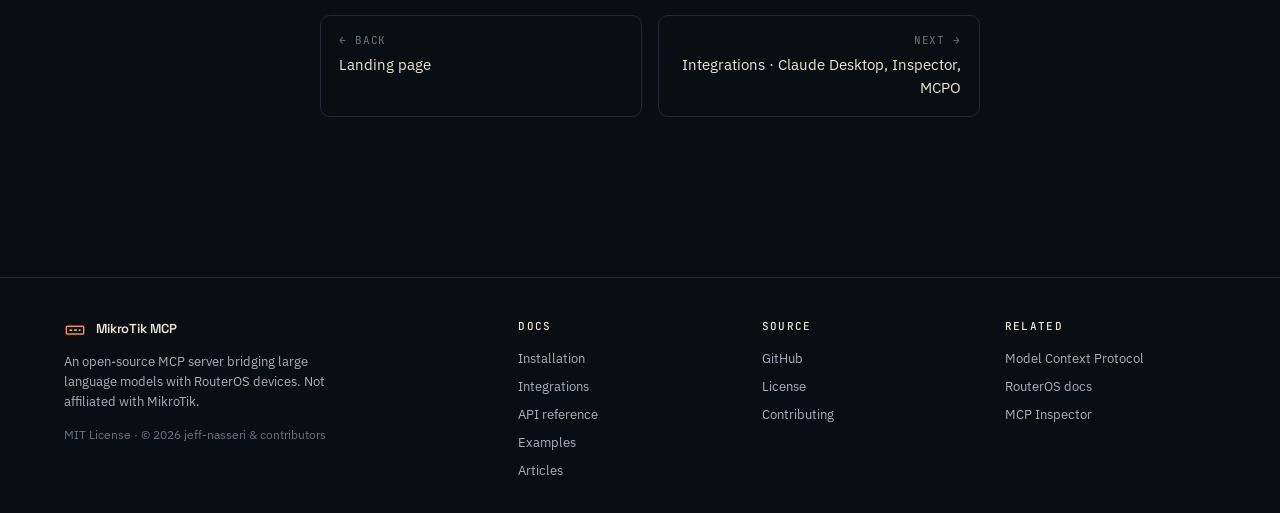
==== commit 81fd7459: "docs: sync website with upstream through v0.20.0 Catches the site up with the 26 commits landed sinc" ====
--- a/website-src/docs/index.html
+++ b/website-src/docs/index.html
@@ -440,7 +440,7 @@
 
     <!-- CONTEXT -->
     <h2 id="context">Context length optimization</h2>
-    <p>MikroTik MCP ships <strong>174 tools</strong>. At full verbosity the tool schema can occupy
+    <p>MikroTik MCP ships <strong>185 tools</strong>. At full verbosity the tool schema can occupy
       <strong>≈ 54,000 tokens</strong> — more than the entire context window of many local LLMs
       (LM Studio, Ollama, and similar).</p>
 
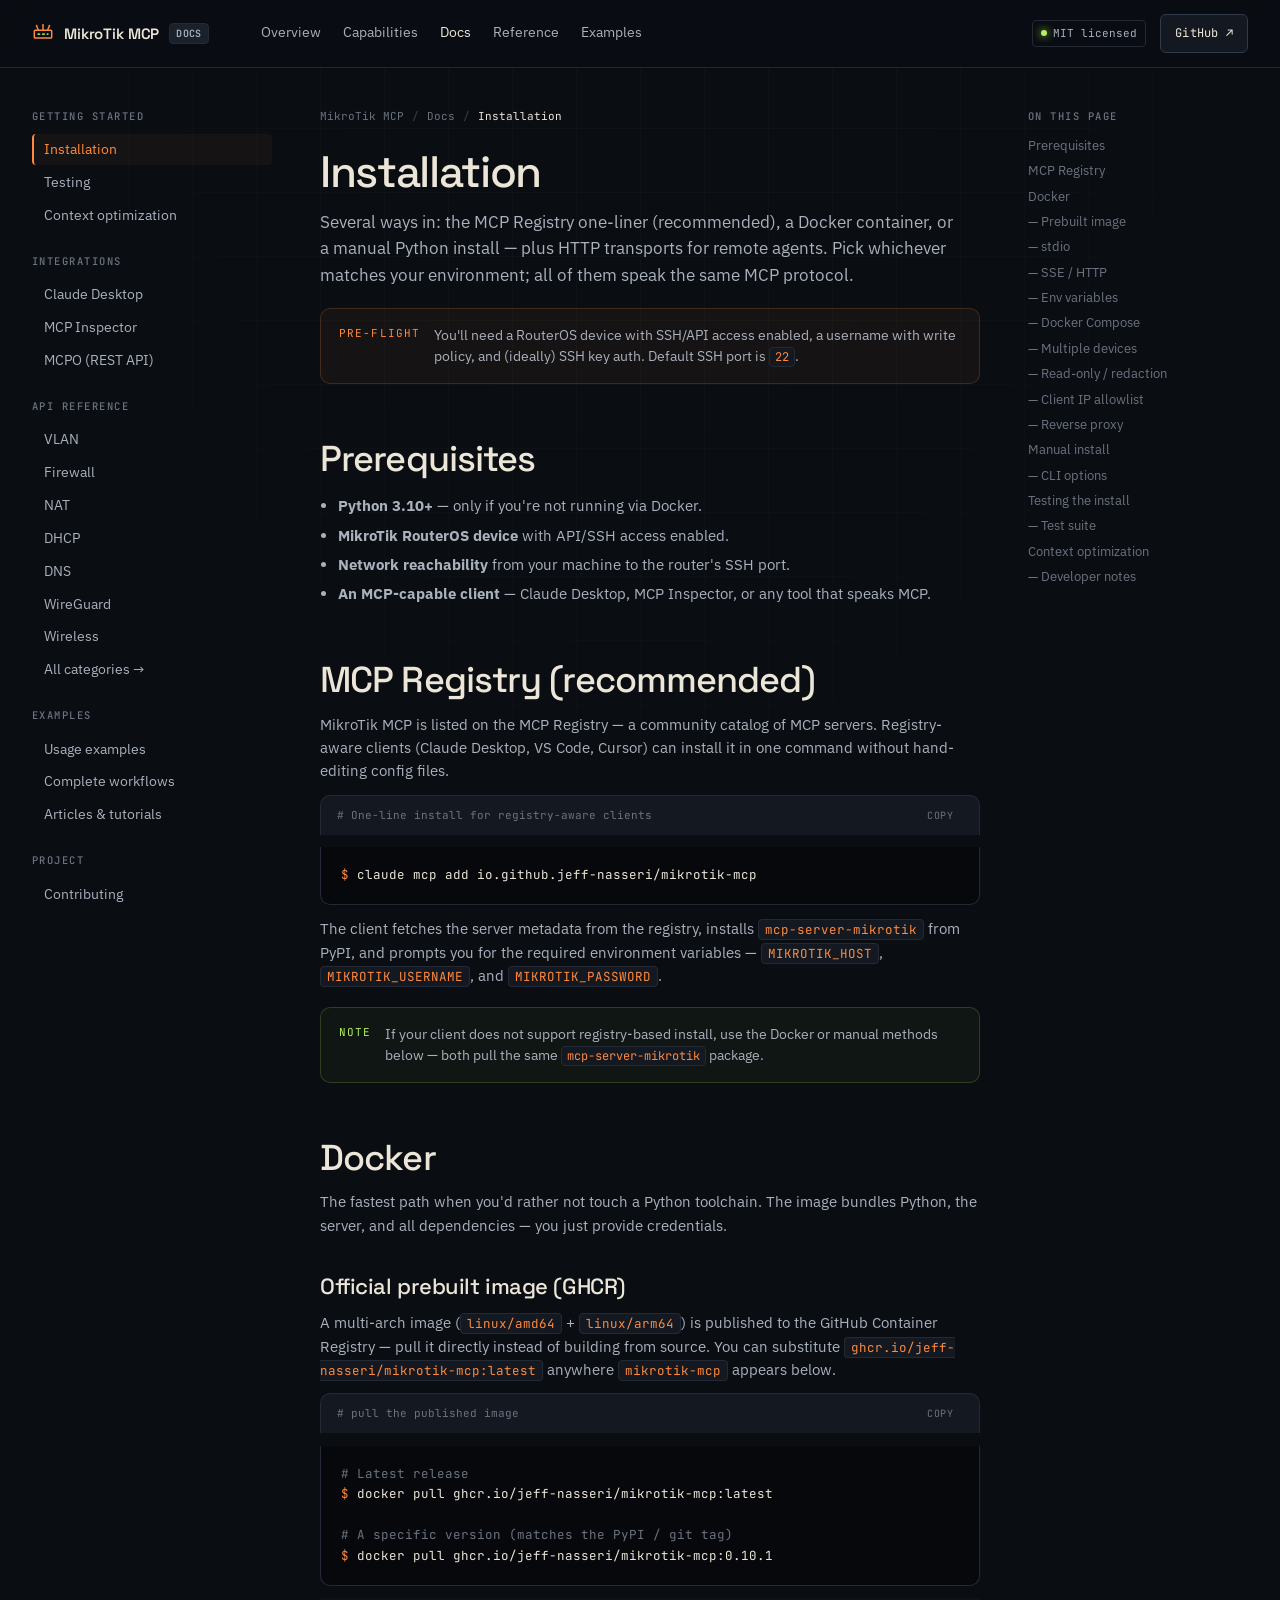
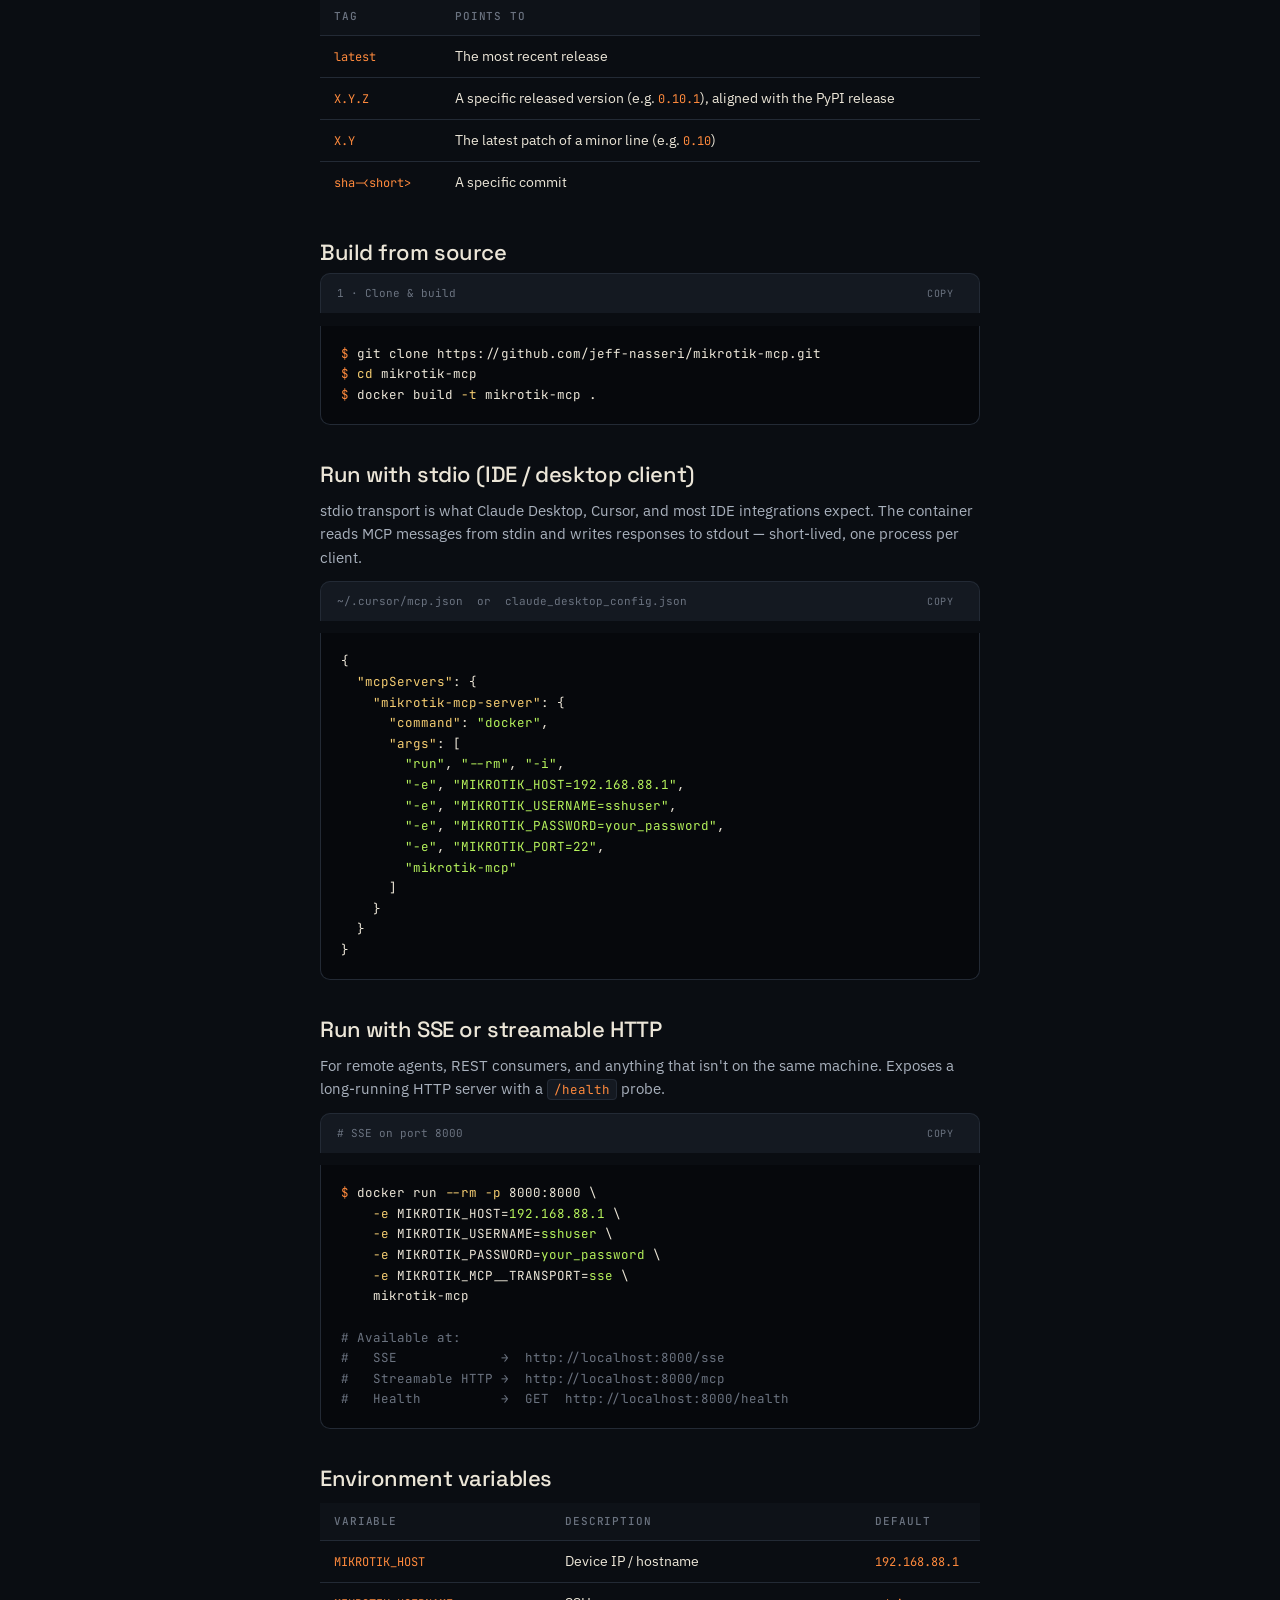
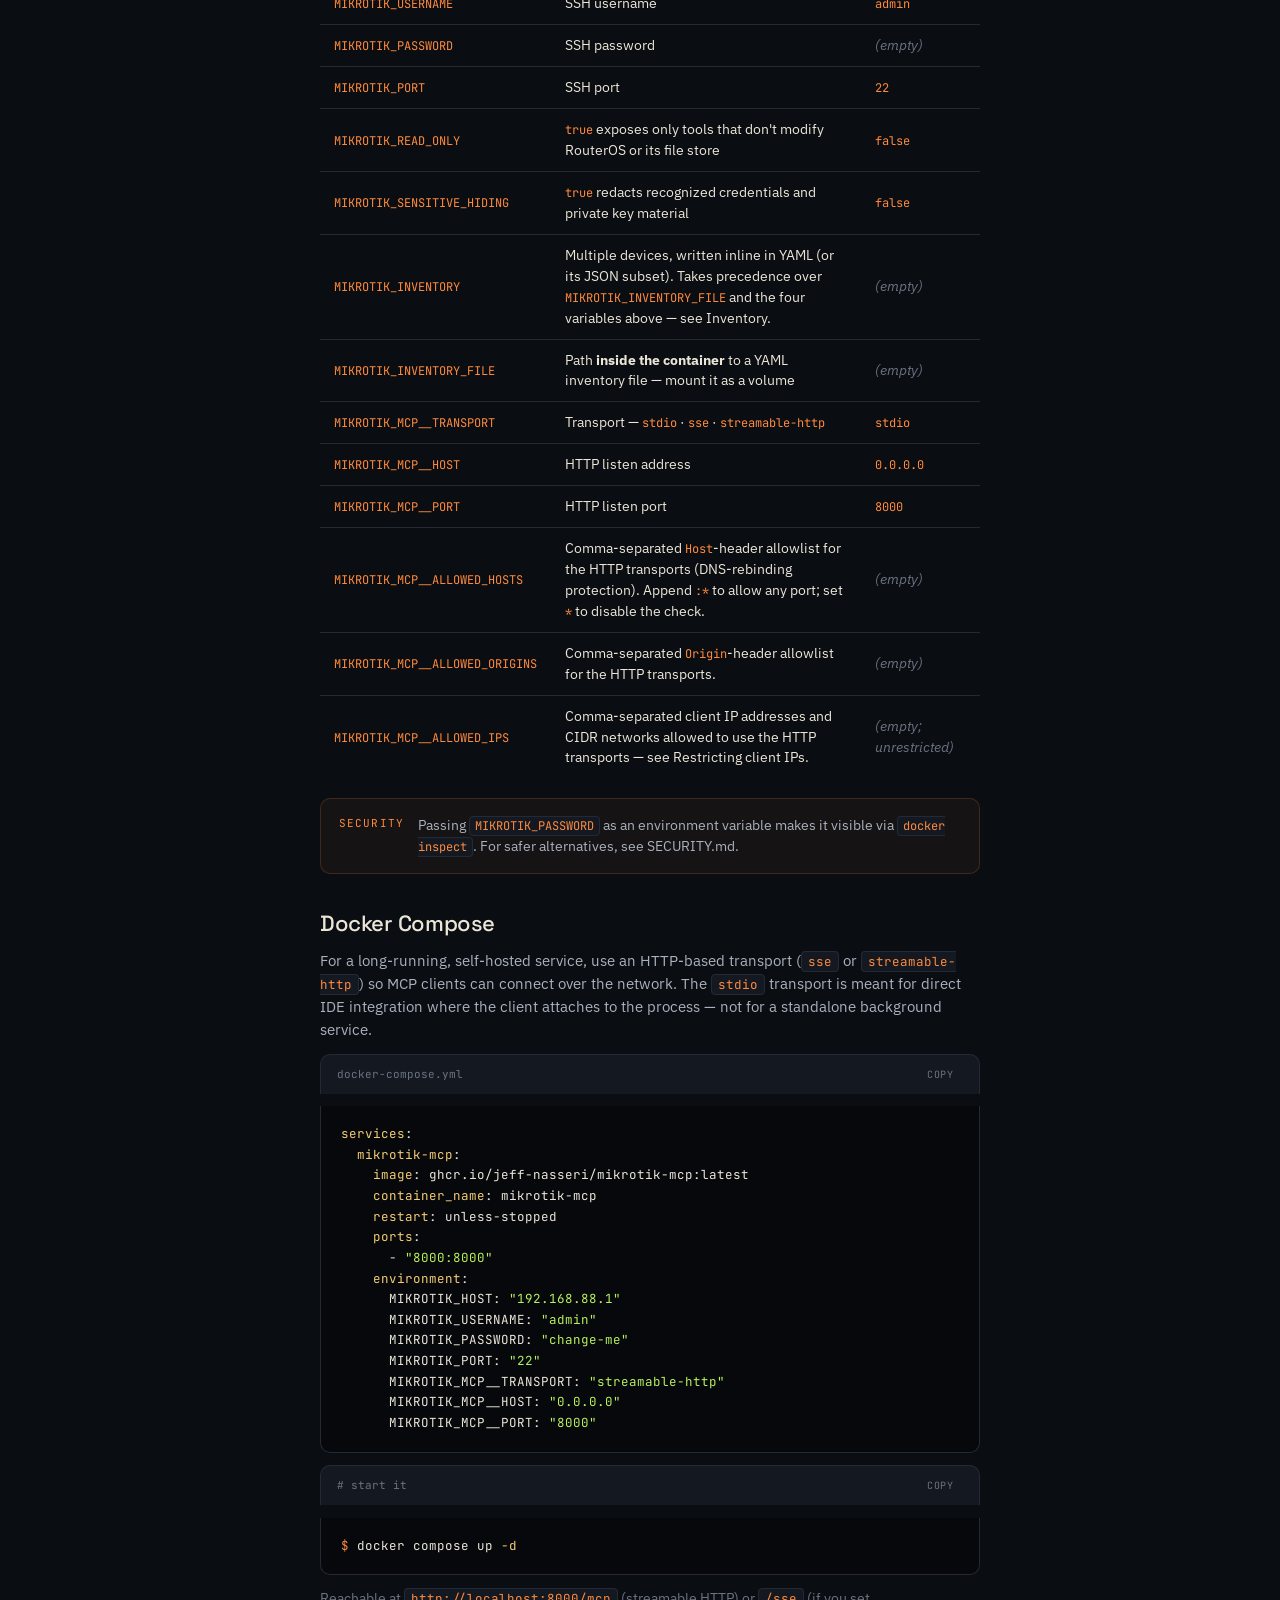
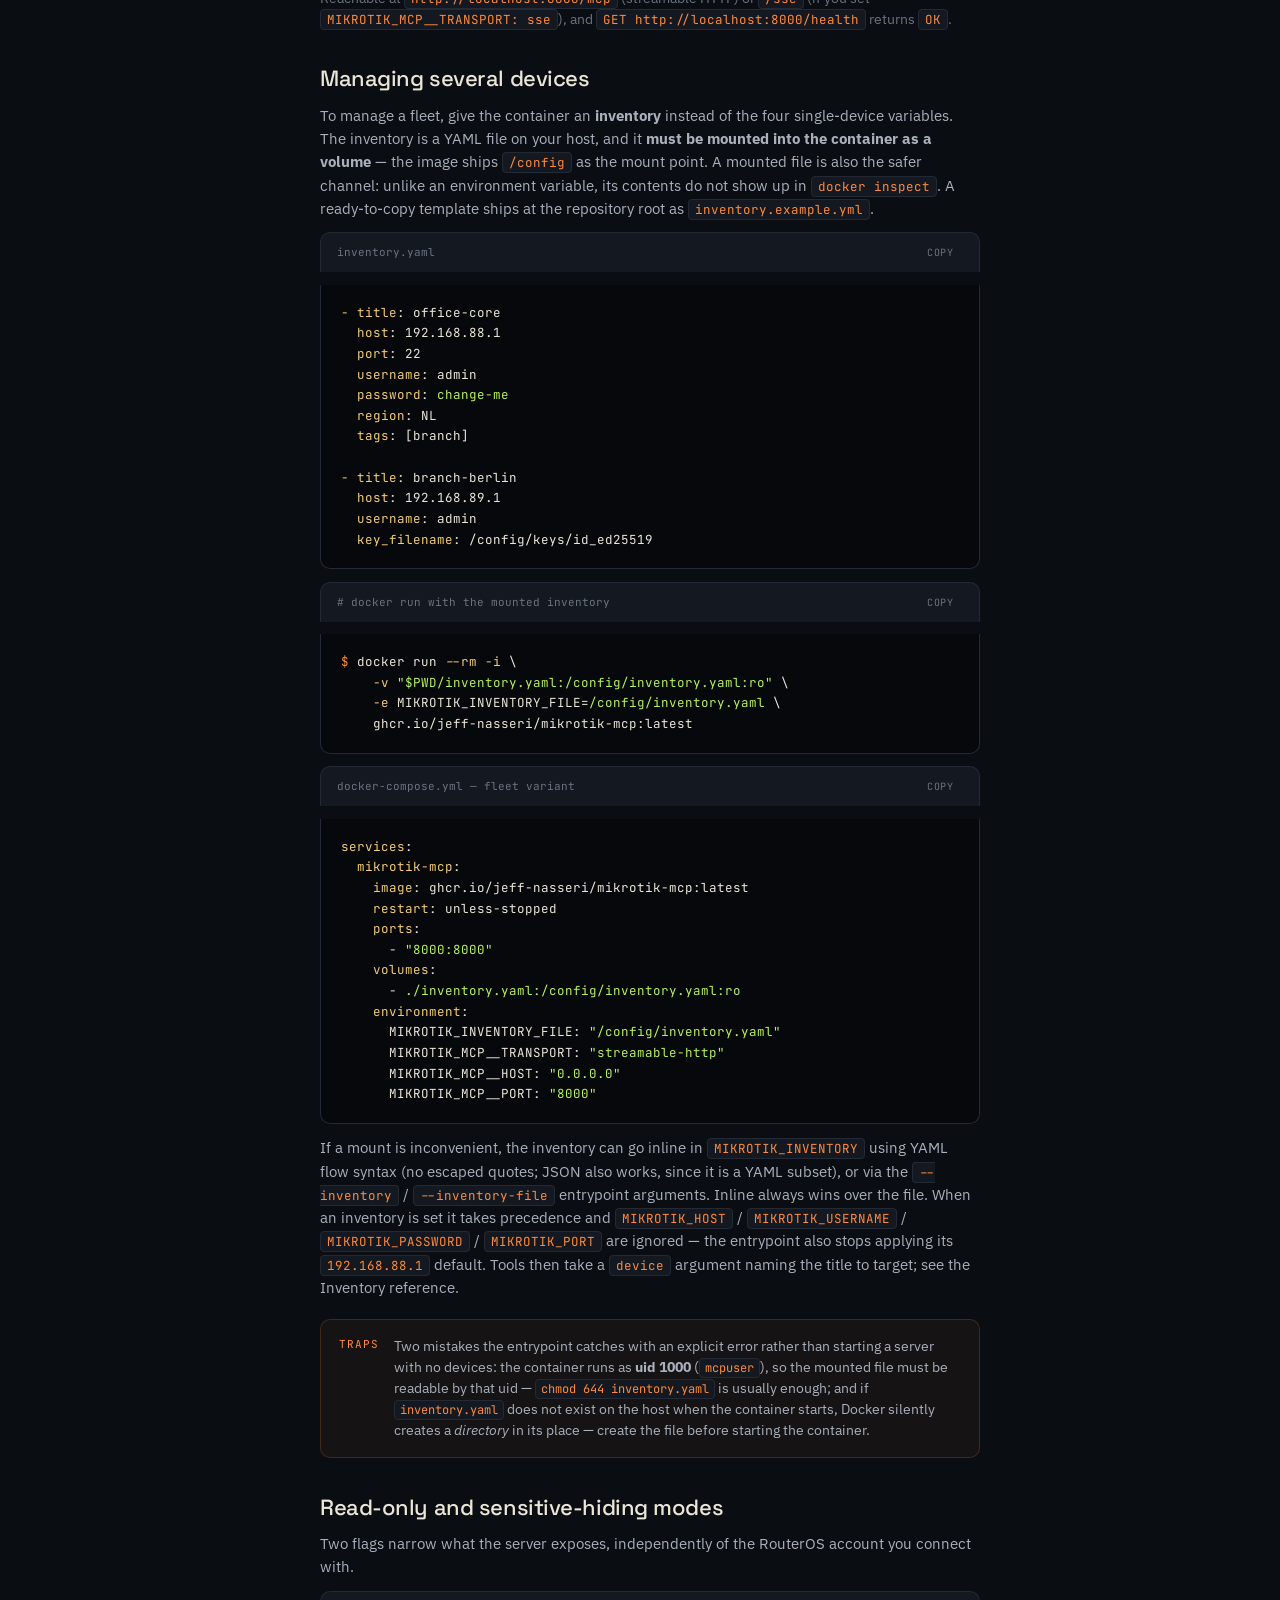
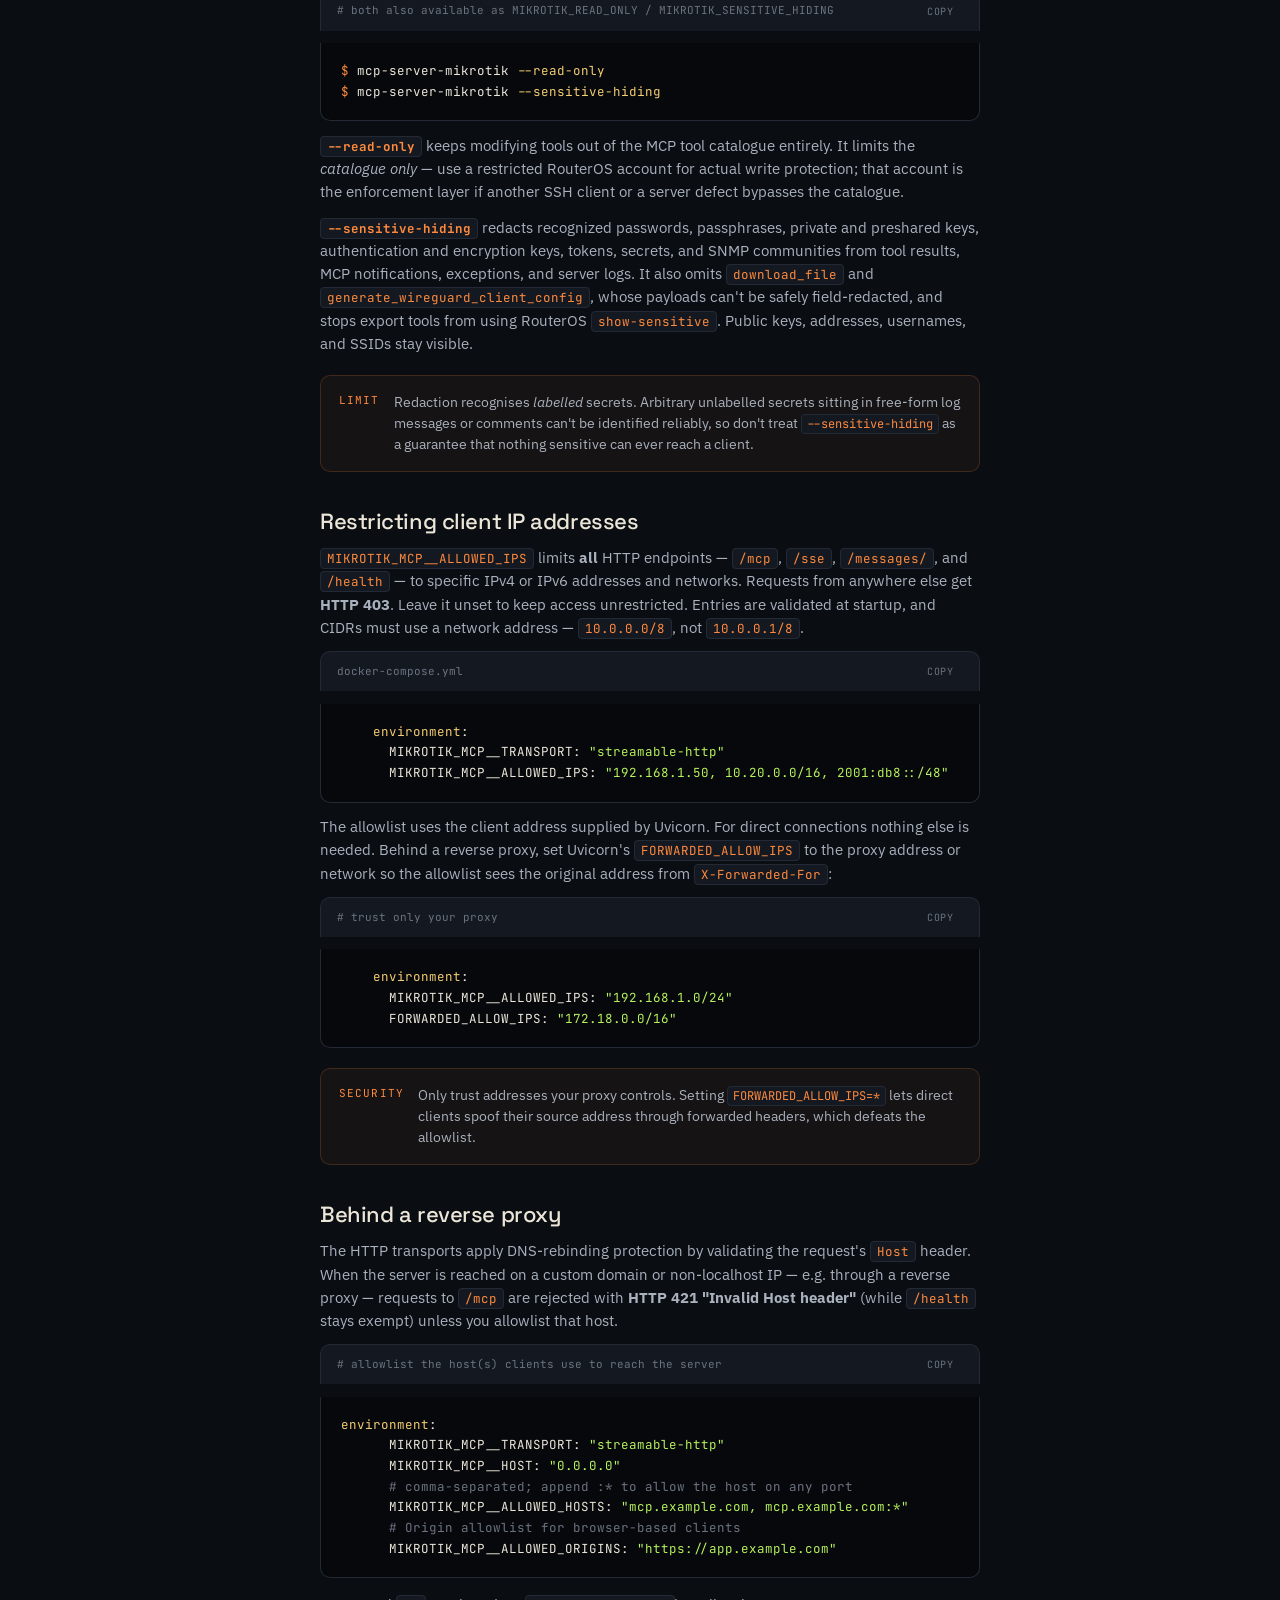
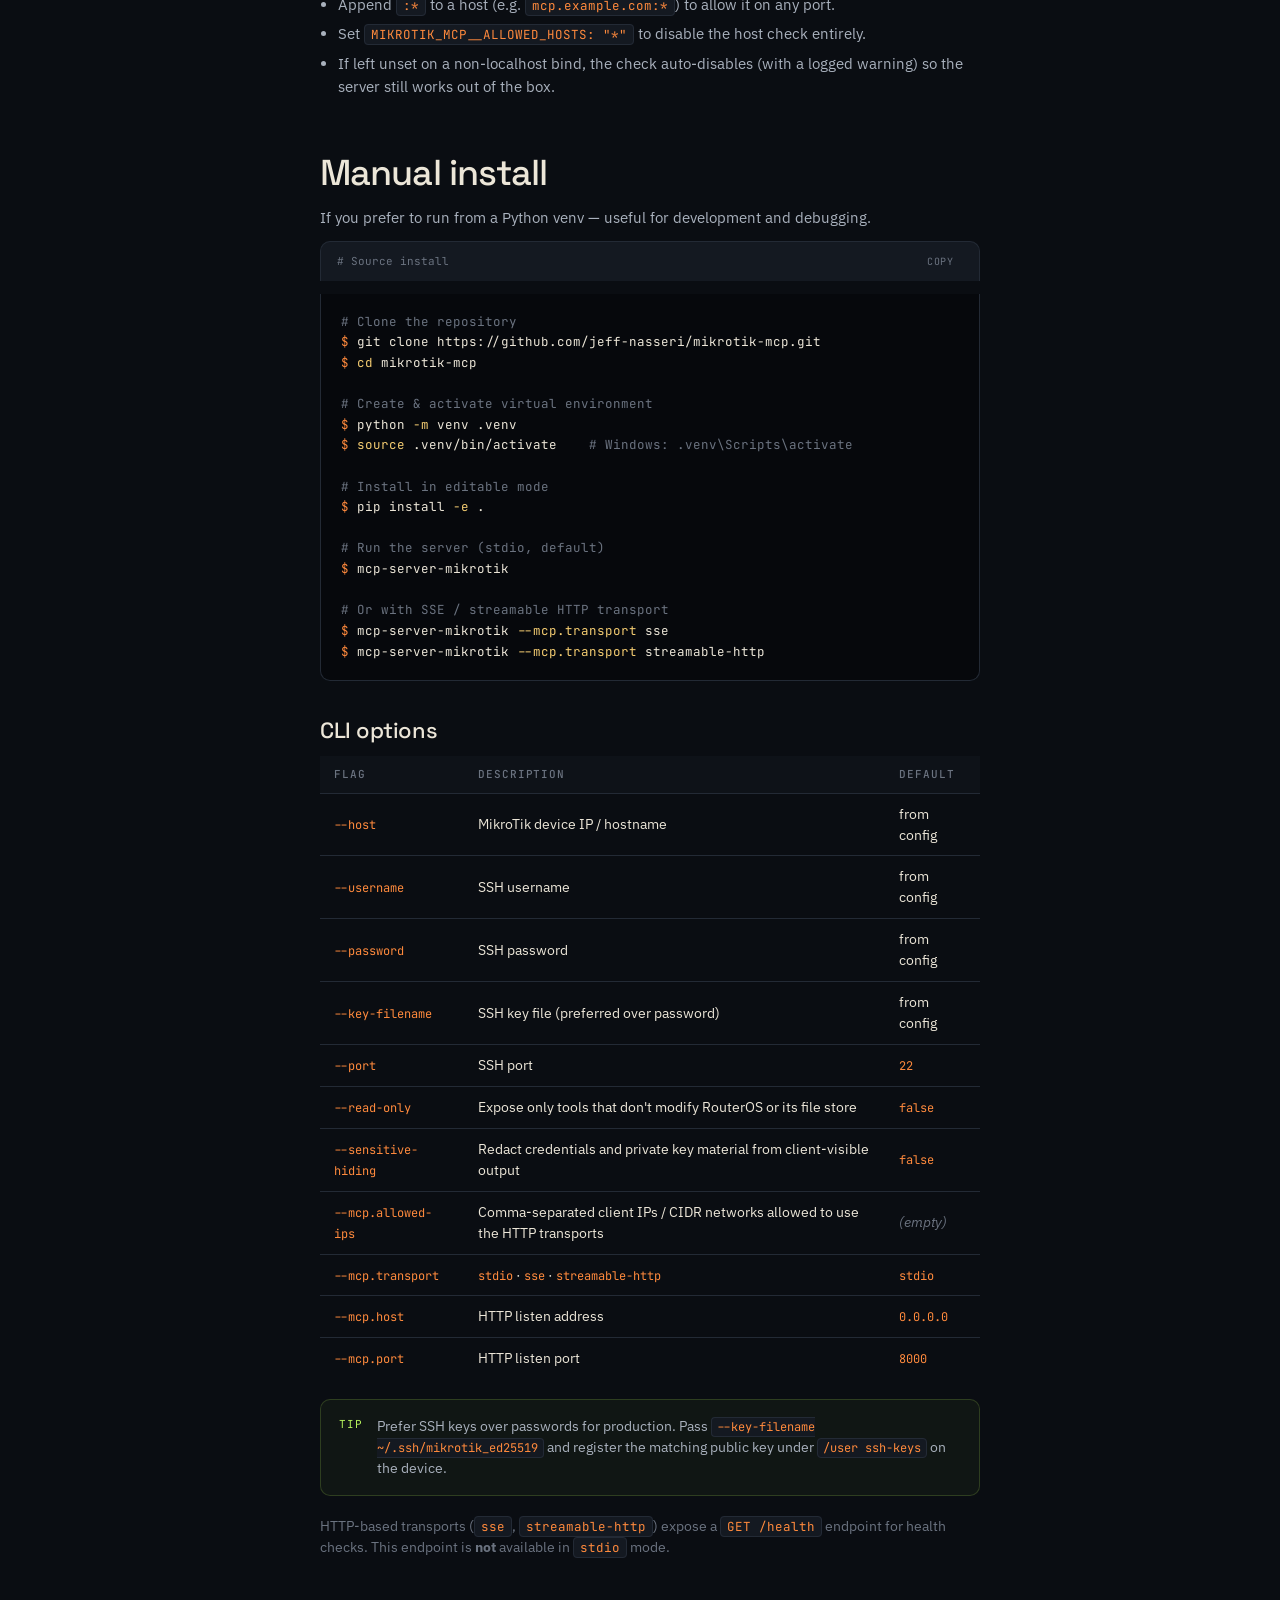
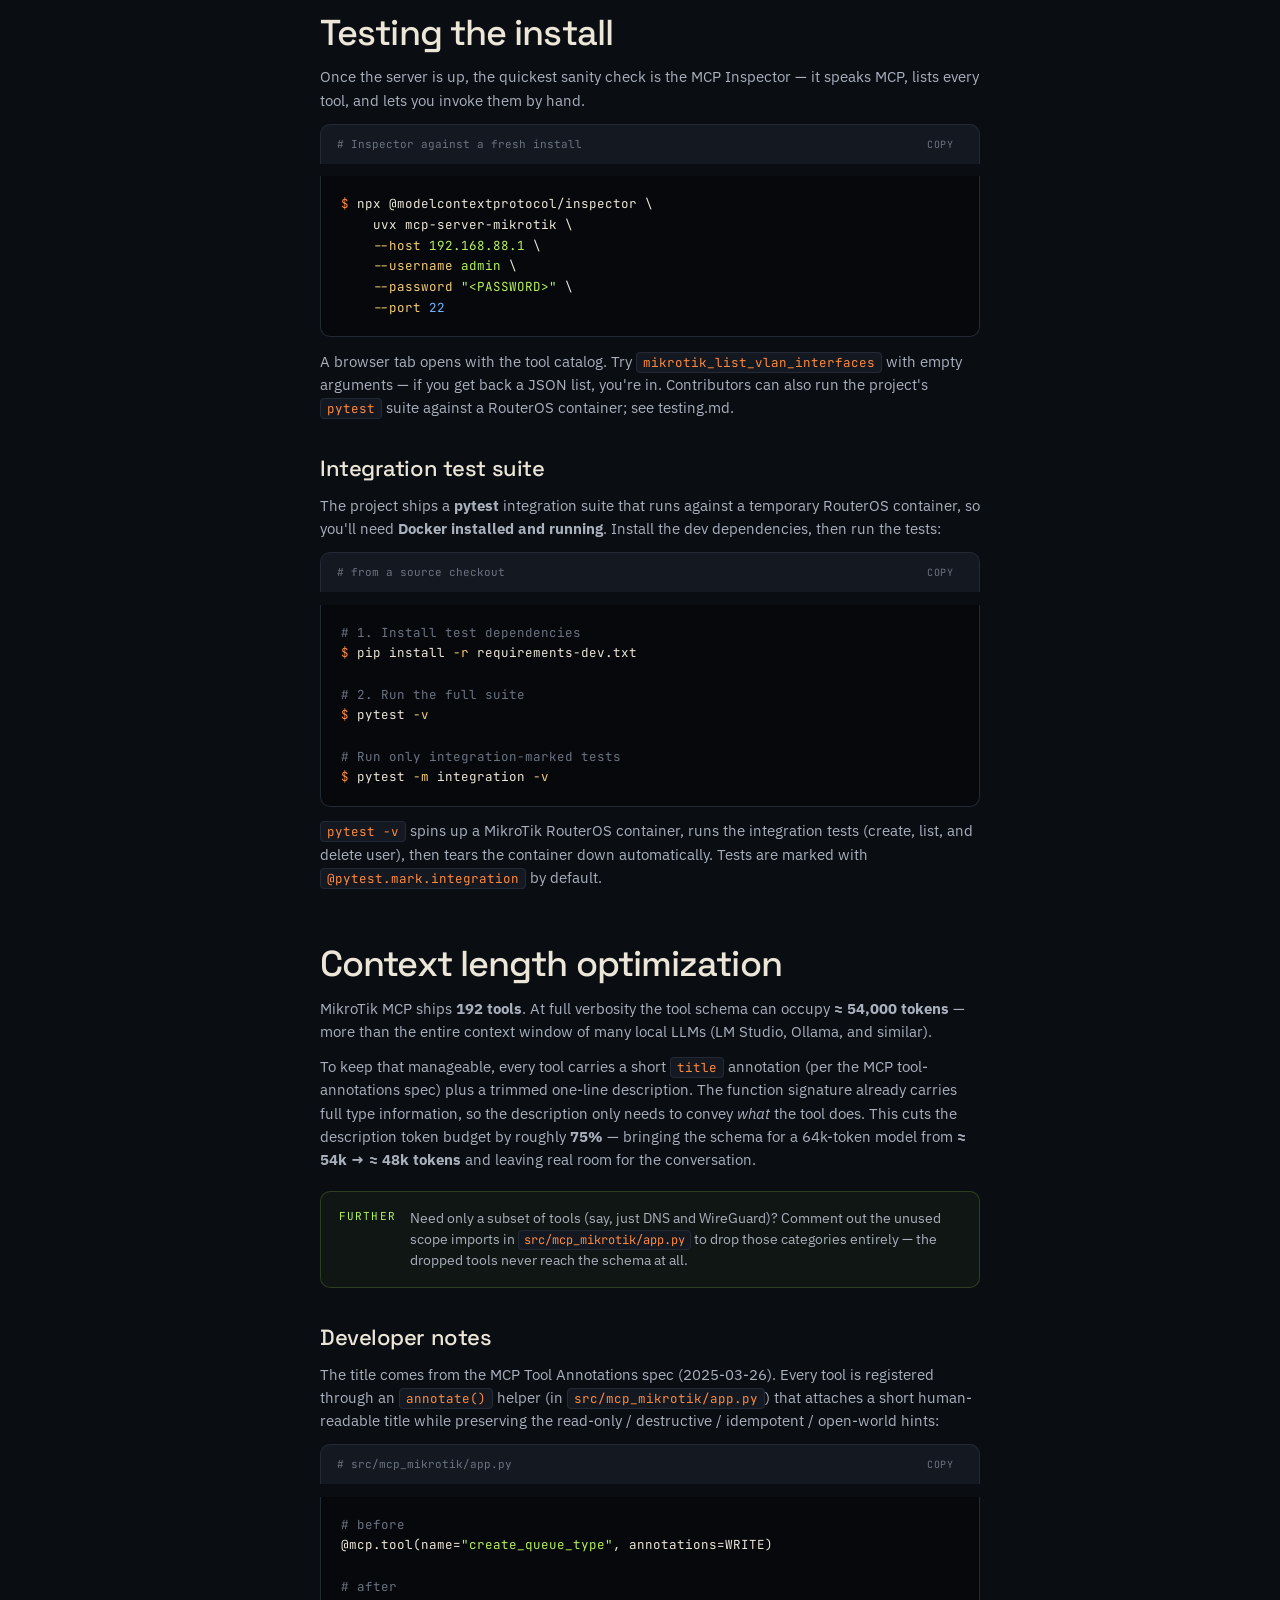
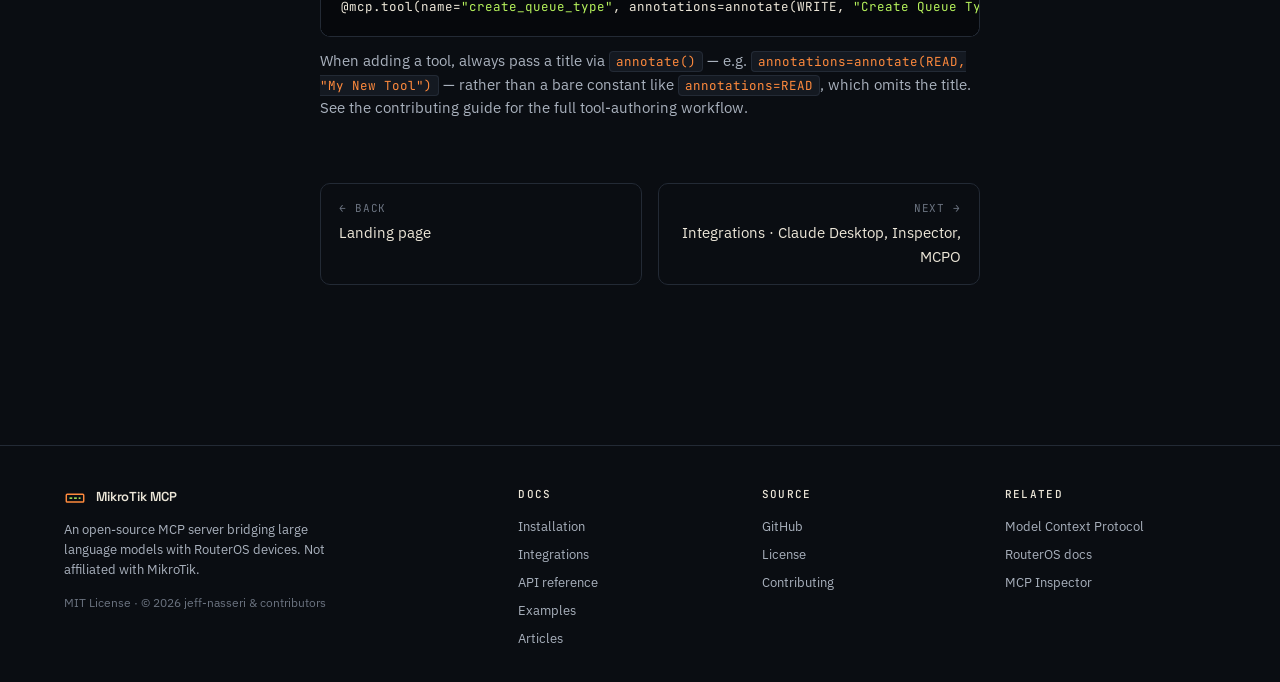
==== commit b7f59178: "docs: add Address Lists scope, hardening flags, and the Discord link Syncs the site with upstream th" ====
--- a/website-src/docs/index.html
+++ b/website-src/docs/index.html
@@ -221,6 +221,8 @@
         <tr><td><code class="mono">MIKROTIK_USERNAME</code></td><td>SSH username</td><td><code class="mono">admin</code></td></tr>
         <tr><td><code class="mono">MIKROTIK_PASSWORD</code></td><td>SSH password</td><td><em style="color:var(--ink-mute)">(empty)</em></td></tr>
         <tr><td><code class="mono">MIKROTIK_PORT</code></td><td>SSH port</td><td><code class="mono">22</code></td></tr>
+        <tr><td><code class="mono">MIKROTIK_READ_ONLY</code></td><td><code>true</code> exposes only tools that don't modify RouterOS or its file store</td><td><code class="mono">false</code></td></tr>
+        <tr><td><code class="mono">MIKROTIK_SENSITIVE_HIDING</code></td><td><code>true</code> redacts recognized credentials and private key material</td><td><code class="mono">false</code></td></tr>
         <tr><td><code class="mono">MIKROTIK_INVENTORY</code></td><td>Multiple devices, written inline in YAML (or its JSON subset). Takes precedence over <code>MIKROTIK_INVENTORY_FILE</code> and the four variables above — see <a href="reference.html#inventory">Inventory</a>.</td><td><em style="color:var(--ink-mute)">(empty)</em></td></tr>
         <tr><td><code class="mono">MIKROTIK_INVENTORY_FILE</code></td><td>Path <strong>inside the container</strong> to a YAML inventory file — mount it as a volume</td><td><em style="color:var(--ink-mute)">(empty)</em></td></tr>
         <tr><td><code class="mono">MIKROTIK_MCP__TRANSPORT</code></td><td>Transport — <code>stdio</code> · <code>sse</code> · <code>streamable-http</code></td><td><code class="mono">stdio</code></td></tr>
@@ -228,6 +230,7 @@
         <tr><td><code class="mono">MIKROTIK_MCP__PORT</code></td><td>HTTP listen port</td><td><code class="mono">8000</code></td></tr>
         <tr><td><code class="mono">MIKROTIK_MCP__ALLOWED_HOSTS</code></td><td>Comma-separated <code>Host</code>-header allowlist for the HTTP transports (DNS-rebinding protection). Append <code>:*</code> to allow any port; set <code>*</code> to disable the check.</td><td><em style="color:var(--ink-mute)">(empty)</em></td></tr>
         <tr><td><code class="mono">MIKROTIK_MCP__ALLOWED_ORIGINS</code></td><td>Comma-separated <code>Origin</code>-header allowlist for the HTTP transports.</td><td><em style="color:var(--ink-mute)">(empty)</em></td></tr>
+        <tr><td><code class="mono">MIKROTIK_MCP__ALLOWED_IPS</code></td><td>Comma-separated client IP addresses and CIDR networks allowed to use the HTTP transports — see <a href="#allowed-ips">Restricting client IPs</a>.</td><td><em style="color:var(--ink-mute)">(empty; unrestricted)</em></td></tr>
       </tbody>
     </table>
 
@@ -332,6 +335,55 @@
       </div>
     </div>
 
+    <h3 id="hardening">Read-only and sensitive-hiding modes</h3>
+    <p>Two flags narrow what the server exposes, independently of the RouterOS account you connect with.</p>
+    <div class="code-header"><span># both also available as MIKROTIK_READ_ONLY / MIKROTIK_SENSITIVE_HIDING</span><button class="copy-btn">Copy</button></div>
+    <pre class="code"><span class="p">$</span> mcp-server-mikrotik <span class="k">--read-only</span>
+<span class="p">$</span> mcp-server-mikrotik <span class="k">--sensitive-hiding</span></pre>
+    <p><strong><code>--read-only</code></strong> keeps modifying tools out of the MCP tool catalogue
+      entirely. It limits the <em>catalogue only</em> — use a restricted RouterOS account for actual
+      write protection; that account is the enforcement layer if another SSH client or a server defect
+      bypasses the catalogue.</p>
+    <p><strong><code>--sensitive-hiding</code></strong> redacts recognized passwords, passphrases,
+      private and preshared keys, authentication and encryption keys, tokens, secrets, and SNMP
+      communities from tool results, MCP notifications, exceptions, and server logs. It also omits
+      <code>download_file</code> and <code>generate_wireguard_client_config</code>, whose payloads can't
+      be safely field-redacted, and stops export tools from using RouterOS <code>show-sensitive</code>.
+      Public keys, addresses, usernames, and SSIDs stay visible.</p>
+    <div class="callout">
+      <span class="icon">LIMIT</span>
+      <div>
+        Redaction recognises <em>labelled</em> secrets. Arbitrary unlabelled secrets sitting in
+        free-form log messages or comments can't be identified reliably, so don't treat
+        <code>--sensitive-hiding</code> as a guarantee that nothing sensitive can ever reach a client.
+      </div>
+    </div>
+
+    <h3 id="allowed-ips">Restricting client IP addresses</h3>
+    <p><code>MIKROTIK_MCP__ALLOWED_IPS</code> limits <strong>all</strong> HTTP endpoints — <code>/mcp</code>,
+      <code>/sse</code>, <code>/messages/</code>, and <code>/health</code> — to specific IPv4 or IPv6
+      addresses and networks. Requests from anywhere else get <strong>HTTP 403</strong>. Leave it unset to
+      keep access unrestricted. Entries are validated at startup, and CIDRs must use a network address —
+      <code>10.0.0.0/8</code>, not <code>10.0.0.1/8</code>.</p>
+    <div class="code-header"><span>docker-compose.yml</span><button class="copy-btn">Copy</button></div>
+    <pre class="code">    <span class="k">environment</span>:
+      MIKROTIK_MCP__TRANSPORT: <span class="s">"streamable-http"</span>
+      MIKROTIK_MCP__ALLOWED_IPS: <span class="s">"192.168.1.50, 10.20.0.0/16, 2001:db8::/48"</span></pre>
+    <p>The allowlist uses the client address supplied by Uvicorn. For direct connections nothing else is
+      needed. Behind a reverse proxy, set Uvicorn's <code>FORWARDED_ALLOW_IPS</code> to the proxy address
+      or network so the allowlist sees the original address from <code>X-Forwarded-For</code>:</p>
+    <div class="code-header"><span># trust only your proxy</span><button class="copy-btn">Copy</button></div>
+    <pre class="code">    <span class="k">environment</span>:
+      MIKROTIK_MCP__ALLOWED_IPS: <span class="s">"192.168.1.0/24"</span>
+      FORWARDED_ALLOW_IPS: <span class="s">"172.18.0.0/16"</span></pre>
+    <div class="callout">
+      <span class="icon">SECURITY</span>
+      <div>
+        Only trust addresses your proxy controls. Setting <code>FORWARDED_ALLOW_IPS=*</code> lets direct
+        clients spoof their source address through forwarded headers, which defeats the allowlist.
+      </div>
+    </div>
+
     <h3 id="reverse-proxy">Behind a reverse proxy</h3>
     <p>The HTTP transports apply DNS-rebinding protection by validating the request's <code>Host</code>
       header. When the server is reached on a custom domain or non-localhost IP — e.g. through a reverse
@@ -385,6 +437,9 @@
         <tr><td><code class="mono">--password</code></td><td>SSH password</td><td>from config</td></tr>
         <tr><td><code class="mono">--key-filename</code></td><td>SSH key file (preferred over password)</td><td>from config</td></tr>
         <tr><td><code class="mono">--port</code></td><td>SSH port</td><td><code class="mono">22</code></td></tr>
+        <tr><td><code class="mono">--read-only</code></td><td>Expose only tools that don't modify RouterOS or its file store</td><td><code class="mono">false</code></td></tr>
+        <tr><td><code class="mono">--sensitive-hiding</code></td><td>Redact credentials and private key material from client-visible output</td><td><code class="mono">false</code></td></tr>
+        <tr><td><code class="mono">--mcp.allowed-ips</code></td><td>Comma-separated client IPs / CIDR networks allowed to use the HTTP transports</td><td><em style="color:var(--ink-mute)">(empty)</em></td></tr>
         <tr><td><code class="mono">--mcp.transport</code></td><td><code>stdio</code> · <code>sse</code> · <code>streamable-http</code></td><td><code class="mono">stdio</code></td></tr>
         <tr><td><code class="mono">--mcp.host</code></td><td>HTTP listen address</td><td><code class="mono">0.0.0.0</code></td></tr>
         <tr><td><code class="mono">--mcp.port</code></td><td>HTTP listen port</td><td><code class="mono">8000</code></td></tr>
@@ -440,7 +495,7 @@
 
     <!-- CONTEXT -->
     <h2 id="context">Context length optimization</h2>
-    <p>MikroTik MCP ships <strong>185 tools</strong>. At full verbosity the tool schema can occupy
+    <p>MikroTik MCP ships <strong>192 tools</strong>. At full verbosity the tool schema can occupy
       <strong>≈ 54,000 tokens</strong> — more than the entire context window of many local LLMs
       (LM Studio, Ollama, and similar).</p>
 
@@ -502,6 +557,8 @@
       <li><a href="#env">— Env variables</a></li>
       <li><a href="#compose">— Docker Compose</a></li>
       <li><a href="#inventory-docker">— Multiple devices</a></li>
+      <li><a href="#hardening">— Read-only / redaction</a></li>
+      <li><a href="#allowed-ips">— Client IP allowlist</a></li>
       <li><a href="#reverse-proxy">— Reverse proxy</a></li>
       <li><a href="#manual">Manual install</a></li>
       <li><a href="#cli">— CLI options</a></li>
